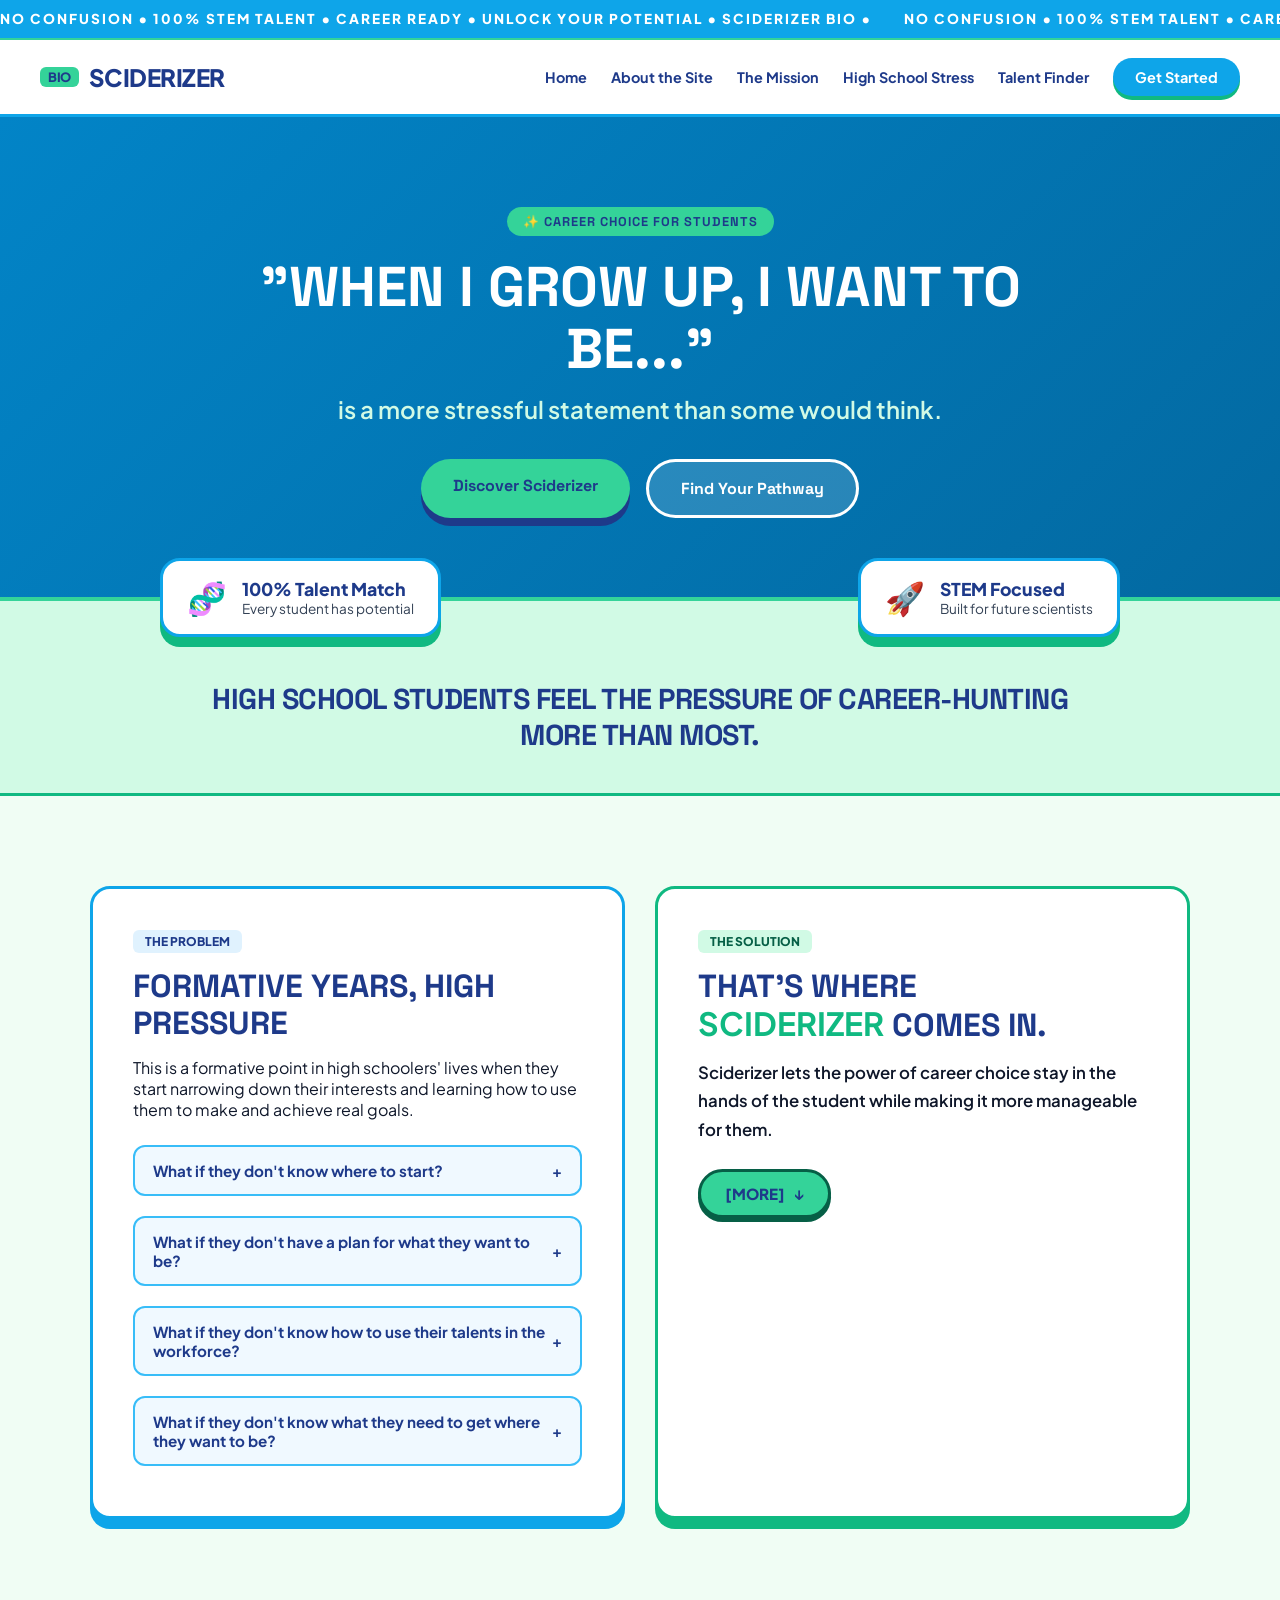
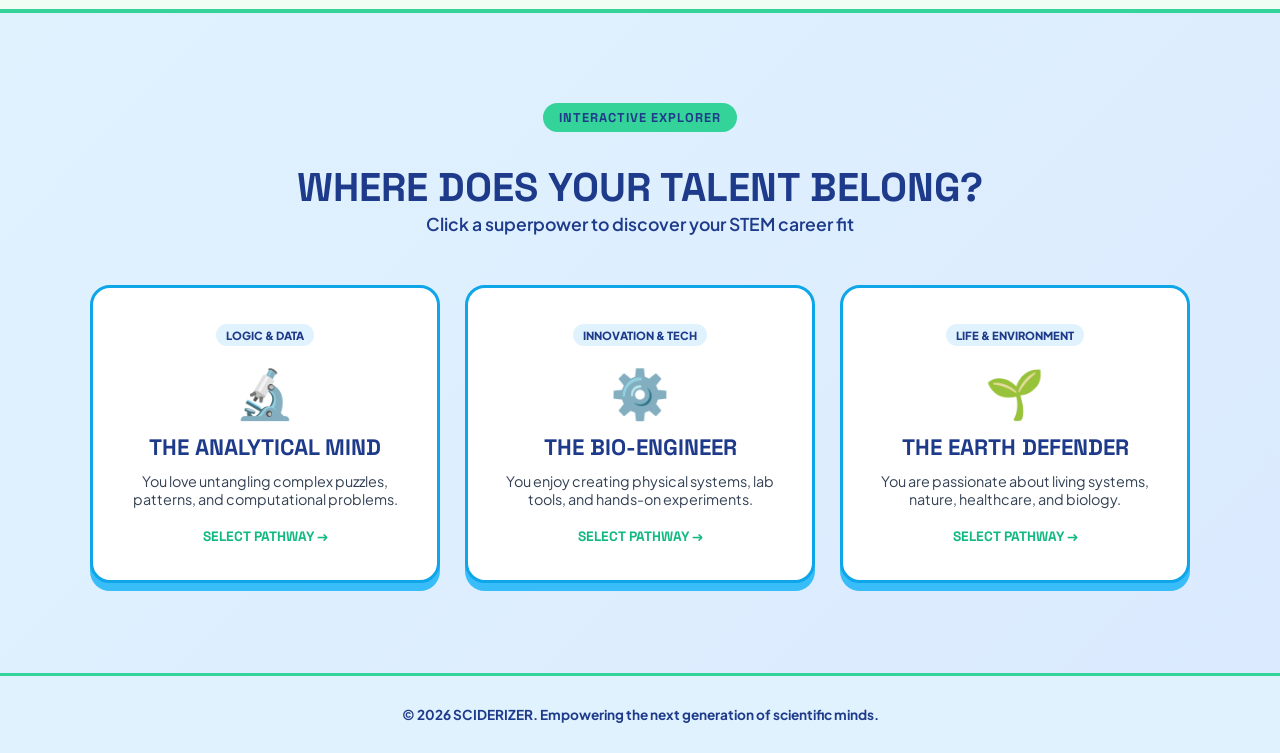
==== index.html @ 0e1b0a1e "Add files via upload" ====
<!DOCTYPE html>
<html lang="en">
<head>
  <meta charset="UTF-8" />
  <meta name="viewport" content="width=device-width, initial-scale=1.0" />
  <title>Sciderizer | Empowering Future STEM Leaders</title>
  <link rel="stylesheet" href="style.css" />
  <!-- Google Fonts: Space Grotesk (Bold Barebells style headers) + Plus Jakarta Sans -->
  <link rel="preconnect" href="https://fonts.googleapis.com">
  <link rel="preconnect" href="https://fonts.gstatic.com" crossorigin>
  <link href="https://fonts.googleapis.com/css2?family=Space+Grotesk:wght@600;700;800&family=Plus+Jakarta+Sans:wght@500;600;700;800&display=swap" rel="stylesheet">
</head>
<body>

  <!-- Barebells Style Announcement Marquee Ticker -->
  <div class="ticker-bar">
    <div class="ticker-track">
      <span>NO CONFUSION • 100% STEM TALENT • CAREER READY • UNLOCK YOUR POTENTIAL • SCIDERIZER BIO • </span>
      <span>NO CONFUSION • 100% STEM TALENT • CAREER READY • UNLOCK YOUR POTENTIAL • SCIDERIZER BIO • </span>
    </div>
  </div>

  <!-- Navigation Bar -->
  <header class="navbar">
    <div class="logo">
      <div class="logo-badge">BIO</div>
      <span>SCIDERIZER</span>
    </div>
    <nav>
      <a href="index.html">Home</a>
      <a href="about.html">About the Site</a>
      <a href="#about">The Mission</a>
      <a href="#questions">High School Stress</a>
      <a href="#interactive">Talent Finder</a>
      <a href="#interactive" class="btn-nav">Get Started</a>
    </nav>
  </header>

  <!-- Hero Section -->
  <section class="hero-section">
    <div class="hero-content">
      <div class="pill-badge">✨ CAREER CHOICE FOR STUDENTS</div>
      
      <h1 class="hero-title">
        "When I grow up, I want to be..."
      </h1>
      <p class="hero-subtitle">is a more stressful statement than some would think.</p>

      <div class="hero-cta-group">
        <a href="#about" class="btn btn-primary">Discover Sciderizer</a>
        <a href="#interactive" class="btn btn-secondary">Find Your Pathway</a>
      </div>
    </div>

    <!-- Floating Interactive Visual Cards -->
    <div class="floating-cards-container">
      <div class="float-card card-left">
        <div class="float-icon">🧬</div>
        <div>
          <h4>100% Talent Match</h4>
          <p>Every student has potential</p>
        </div>
      </div>
      <div class="float-card card-right">
        <div class="float-icon">🚀</div>
        <div>
          <h4>STEM Focused</h4>
          <p>Built for future scientists</p>
        </div>
      </div>
    </div>
  </section>

  <!-- Barebells Banner Divider -->
  <div class="highlight-banner">
    <h2>HIGH SCHOOL STUDENTS FEEL THE PRESSURE OF CAREER-HUNTING MORE THAN MOST.</h2>
  </div>

  <!-- Main Mission Section -->
  <section id="about" class="mission-section">
    <div class="container">
      <div class="mission-grid">
        
        <!-- Left: Statement Card -->
        <div class="card-box main-card">
          <span class="card-tag">THE PROBLEM</span>
          <h3>Formative Years, High Pressure</h3>
          <p>This is a formative point in high schoolers' lives when they start narrowing down their interests and learning how to use them to make and achieve real goals.</p>
          
          <div class="interactive-questions">
            <button class="q-toggle" onclick="toggleAnswer(this)">
              <span>What if they don't know where to start?</span>
              <span class="plus">+</span>
            </button>
            <div class="q-answer">Sciderizer breaks down overwhelming STEM fields into bite-sized, actionable milestones designed specifically for high school students.</div>

            <button class="q-toggle" onclick="toggleAnswer(this)">
              <span>What if they don't have a plan for what they want to be?</span>
              <span class="plus">+</span>
            </button>
            <div class="q-answer">Our platform lets students explore career options dynamically without committing blindly before discovering their passion.</div>

            <button class="q-toggle" onclick="toggleAnswer(this)">
              <span>What if they don't know how to use their talents in the workforce?</span>
              <span class="plus">+</span>
            </button>
            <div class="q-answer">We map natural problem-solving tendencies to real-world industrial and biological workforce applications.</div>

            <button class="q-toggle" onclick="toggleAnswer(this)">
              <span>What if they don't know what they need to get where they want to be?</span>
              <span class="plus">+</span>
            </button>
            <div class="q-answer">Sciderizer outlines clear step-by-step pathways including coursework, skill-building, and entry points.</div>
          </div>
        </div>

        <!-- Right: Sciderizer Solution Card with Barebells Style Interactive Pop -->
        <div class="card-box solution-card">
          <span class="card-tag green-tag">THE SOLUTION</span>
          <h2>That's where <br/><span class="text-highlight">Sciderizer</span> comes in.</h2>
          
          <p class="card-desc">
            Sciderizer lets the power of career choice stay in the hands of the student while making it more manageable for them.
          </p>

          <!-- Interactive Expand Button -->
          <button id="readMoreBtn" class="barebells-btn">
            <span id="btnText">[more]</span>
            <span class="arrow-icon">↓</span>
          </button>

          <!-- Hidden Expandable Text -->
          <div id="expandedText" class="expandable-box">
            <div class="inner-quote">
              <p>"The minds behind Sciderizer believe that every student in science, no matter how lost or confused, have the potential to advance science. Every student in STEM has a useful talent--they might just need to know where to put it."</p>
            </div>
          </div>
        </div>

      </div>
    </div>
  </section>

  <!-- Interactive STEM Skill Finder Section -->
  <section id="interactive" class="interactive-section">
    <div class="container">
      <div class="section-title-wrap">
        <span class="pill-badge">INTERACTIVE EXPLORER</span>
        <h2>WHERE DOES YOUR TALENT BELONG?</h2>
        <p>Click a superpower to discover your STEM career fit</p>
      </div>

      <div class="interactive-cards">
        <div class="bio-card" onclick="selectPathway('analyzer', this)">
          <div class="card-badge-top">LOGIC & DATA</div>
          <div class="bio-icon">🔬</div>
          <h3>The Analytical Mind</h3>
          <p>You love untangling complex puzzles, patterns, and computational problems.</p>
          <div class="card-hover-action">SELECT PATHWAY &rarr;</div>
        </div>

        <div class="bio-card" onclick="selectPathway('creator', this)">
          <div class="card-badge-top">INNOVATION & TECH</div>
          <div class="bio-icon">⚙️</div>
          <h3>The Bio-Engineer</h3>
          <p>You enjoy creating physical systems, lab tools, and hands-on experiments.</p>
          <div class="card-hover-action">SELECT PATHWAY &rarr;</div>
        </div>

        <div class="bio-card" onclick="selectPathway('defender', this)">
          <div class="card-badge-top">LIFE & ENVIRONMENT</div>
          <div class="bio-icon">🌱</div>
          <h3>The Earth Defender</h3>
          <p>You are passionate about living systems, nature, healthcare, and biology.</p>
          <div class="card-hover-action">SELECT PATHWAY &rarr;</div>
        </div>
      </div>

      <!-- Result Panel -->
      <div id="pathwayResult" class="result-panel hidden">
        <div class="result-badge">TALENT MATCH FOUND</div>
        <h3 id="resultTitle">Pathway Title</h3>
        <p id="resultDesc">Pathway description goes here...</p>
      </div>
    </div>
  </section>

  <!-- Footer -->
  <footer class="footer">
    <div class="container">
      <p>&copy; 2026 SCIDERIZER. Empowering the next generation of scientific minds.</p>
    </div>
  </footer>

  <script>
    // Expandable Read More functionality
    const readMoreBtn = document.getElementById('readMoreBtn');
    const expandedText = document.getElementById('expandedText');
    const btnText = document.getElementById('btnText');

    readMoreBtn.addEventListener('click', () => {
      expandedText.classList.toggle('active');
      readMoreBtn.classList.toggle('active');
      
      if (expandedText.classList.contains('active')) {
        btnText.textContent = '[show less]';
      } else {
        btnText.textContent = '[more]';
      }
    });

    // Accordion Toggle Function
    function toggleAnswer(element) {
      const answer = element.nextElementSibling;
      element.classList.toggle('open');
      if (answer.style.maxHeight) {
        answer.style.maxHeight = null;
        element.querySelector('.plus').textContent = '+';
      } else {
        answer.style.maxHeight = answer.scrollHeight + "px";
        element.querySelector('.plus').textContent = '−';
      }
    }

    // Interactive Pathway Selector
    function selectPathway(type, element) {
      document.querySelectorAll('.bio-card').forEach(card => card.classList.remove('active'));
      element.classList.add('active');

      const resultBox = document.getElementById('pathwayResult');
      const resultTitle = document.getElementById('resultTitle');
      const resultDesc = document.getElementById('resultDesc');

      resultBox.classList.remove('hidden');

      if(type === 'analyzer') {
        resultTitle.textContent = 'Data Science, Bioinformatics & Molecular Genetics';
        resultDesc.textContent = 'Your analytical brain is made for parsing raw data, genetic coding, and computational biology. Sciderizer helps you direct this precision into major research labs!';
      } else if(type === 'creator') {
        resultTitle.textContent = 'Biomedical Engineering, Robotics & Nanotech';
        resultDesc.textContent = 'Your creative mechanics fit directly into cutting-edge laboratory hardware development and artificial limb/organ tech.';
      } else if(type === 'defender') {
        resultTitle.textContent = 'Environmental Biotechnology, Conservation & AgTech';
        resultDesc.textContent = 'Your protective instinct for living organisms drives crucial solutions in eco-restoration, climate bioscience, and sustainable crops.';
      }
    }
  </script>
</body>
</html>
---- style.css ----
/* ==========================================================================
   BAREBELLS-INSPIRED LIGHTER BIOTECH THEME (100% BLUE & GREEN)
   Unified Styling for Home (index.html) and About (about.html)
   ========================================================================== */

   :root {
    /* Lighter, Brighter Blue Palette */
    --color-blue-dark: #1e3a8a;      /* Lighter Deep Royal Slate */
    --color-blue-navy: #0284c7;      /* Bright Electric Ocean Blue */
    --color-blue-primary: #0ea5e9;   /* Lighter Vibrant Sky Blue */
    --color-blue-light: #38bdf8;    /* Bioluminescent Cyan Blue */
    --color-blue-bg: #e0f2fe;       /* Ice Blue Surface */
    --color-blue-soft: #f0f9ff;     /* Extra Light Bio Surface */
  
    /* Vibrant Accent Greens */
    --color-green-dark: #065f46;     /* Deep Emerald Text */
    --color-green-primary: #10b981;  /* Vibrant Biotech Green */
    --color-green-mint: #34d399;     /* Pop Mint Green */
    --color-green-soft: #d1fae5;     /* Light Mint Surface */
  
    --bg-primary: #f0fdf4;           /* Soft Light Green Tint Background */
    --surface-white: #ffffff;
    
    --text-dark: #0f172a;            /* Clean Slate Gray */
    --text-muted: #334155;          /* Muted Slate Blue */
  
    --radius-pill: 50px;
    --radius-card: 20px;
    --shadow-barebells: 0 10px 0px #0ea5e9; /* Light playful pop shadow */
    --shadow-green: 0 10px 0px #10b981;
    --transition: all 0.25s cubic-bezier(0.175, 0.885, 0.32, 1.275);
  }
  
  /* Base Setup */
  * {
    box-sizing: border-box;
    margin: 0;
    padding: 0;
    font-family: 'Plus Jakarta Sans', sans-serif;
  }
  
  h1, h2, h3, .logo, .brand-logo, .ticker-bar, .announcement-marquee, .barebells-btn, .btn-pill {
    font-family: 'Space Grotesk', sans-serif;
    text-transform: uppercase;
  }
  
  body {
    background-color: var(--bg-primary);
    color: var(--text-dark);
    overflow-x: hidden;
  }
  
  a {
    text-decoration: none;
    color: inherit;
  }
  
  .hidden {
    display: none !important;
  }
  
  .container, .content-container {
    max-width: 1140px;
    margin: 0 auto;
    padding: 0 20px;
  }
  
  /* 1. Scrolling Marquee Banner */
  .ticker-bar, .announcement-marquee {
    background: var(--color-blue-primary);
    color: #ffffff;
    padding: 10px 0;
    font-size: 0.85rem;
    font-weight: 800;
    letter-spacing: 2px;
    overflow: hidden;
    white-space: nowrap;
    border-bottom: 2px solid var(--color-green-mint);
  }
  
  .ticker-track, .marquee-track {
    display: inline-flex;
    gap: 2rem;
    animation: marquee 25s linear infinite;
  }
  
  @keyframes marquee {
    0% { transform: translateX(0%); }
    100% { transform: translateX(-50%); }
  }
  
  /* 2. Header & Navigation */
  .navbar {
    display: flex;
    justify-content: space-between;
    align-items: center;
    padding: 18px 40px;
    background: var(--surface-white);
    border-bottom: 3px solid var(--color-blue-primary);
    position: sticky;
    top: 0;
    z-index: 100;
  }
  
  .nav-container {
    max-width: 1140px;
    width: 100%;
    margin: 0 auto;
    display: flex;
    align-items: center;
    justify-content: space-between;
  }
  
  .logo, .brand-logo {
    display: flex;
    align-items: center;
    gap: 10px;
    font-size: 1.5rem;
    font-weight: 800;
    color: var(--color-blue-dark);
    letter-spacing: -0.5px;
  }
  
  .logo-badge {
    background: var(--color-green-mint);
    color: var(--color-blue-dark);
    padding: 2px 8px;
    border-radius: 6px;
    font-size: 0.8rem;
    font-weight: 800;
  }
  
  .logo-text {
    font-family: 'Space Grotesk', sans-serif;
    font-size: 1.5rem;
    font-weight: 800;
    color: var(--color-blue-dark);
    letter-spacing: -0.5px;
  }
  
  nav, .nav-links {
    display: flex;
    align-items: center;
    gap: 24px;
  }
  
  nav a, .nav-links a {
    text-decoration: none;
    color: var(--color-blue-dark);
    font-weight: 700;
    font-size: 0.9rem;
    transition: var(--transition);
  }
  
  nav a:hover, .nav-links a:hover, .nav-links a.active {
    color: var(--color-green-primary);
  }
  
  /* Buttons & Pills */
  .btn-nav {
    background: var(--color-blue-primary);
    color: #ffffff !important;
    padding: 10px 22px;
    border-radius: var(--radius-pill);
    box-shadow: 0 4px 0 var(--color-green-primary);
  }
  
  .btn-nav:hover {
    transform: translateY(-2px);
    box-shadow: 0 6px 0 var(--color-green-primary);
  }
  
  .btn-pill {
    font-family: 'Space Grotesk', sans-serif;
    font-weight: 800;
    font-size: 0.95rem;
    padding: 12px 26px;
    border-radius: var(--radius-pill);
    display: inline-block;
    cursor: pointer;
    border: none;
    transition: var(--transition);
    text-align: center;
  }
  
  .btn-cyan {
    background-color: var(--color-blue-primary);
    color: #ffffff;
    box-shadow: 0 4px 0 var(--color-green-primary);
  }
  
  .btn-green {
    background-color: var(--color-green-mint);
    color: var(--color-blue-dark);
    box-shadow: 0 4px 0 var(--color-blue-dark);
  }
  
  .btn-outline-white {
    border: 3px solid #ffffff;
    color: #ffffff;
    background: rgba(255, 255, 255, 0.15);
  }
  
  .btn-pill:hover {
    transform: translateY(-2px);
  }
  
  .btn-full {
    width: 100%;
  }
  
  /* 3. Hero Section */
  .hero-section {
    position: relative;
    padding: 90px 20px 100px;
    background: linear-gradient(135deg, #0284c7 0%, #0369a1 100%);
    color: white;
    text-align: center;
    border-bottom: 4px solid var(--color-green-mint);
  }
  
  .hero-container, .hero-content {
    max-width: 900px;
    margin: 0 auto;
  }
  
  .pill-badge, .pill-tag-green {
    display: inline-block;
    background: var(--color-green-mint);
    color: var(--color-blue-dark);
    font-weight: 800;
    font-size: 0.8rem;
    padding: 6px 16px;
    border-radius: var(--radius-pill);
    margin-bottom: 20px;
    letter-spacing: 1px;
    font-family: 'Space Grotesk', sans-serif;
  }
  
  .hero-title {
    font-size: 3.5rem;
    font-weight: 800;
    line-height: 1.1;
    color: var(--surface-white);
    max-width: 900px;
    margin: 0 auto;
  }
  
  .hero-subtitle {
    font-size: 1.5rem;
    color: var(--color-green-soft);
    margin-top: 15px;
    font-weight: 600;
  }
  
  .hero-quote {
    font-size: 1.25rem;
    font-weight: 600;
    line-height: 1.5;
    margin: 1.5rem 0 2rem;
    color: var(--color-green-soft);
  }
  
  .hero-quote cite {
    display: block;
    font-style: normal;
    font-weight: 700;
    margin-top: 0.5rem;
    color: var(--color-green-mint);
  }
  
  .hero-cta-group, .hero-actions {
    margin-top: 35px;
    display: flex;
    justify-content: center;
    gap: 16px;
  }
  
  .btn {
    padding: 16px 32px;
    border-radius: var(--radius-pill);
    text-decoration: none;
    font-weight: 800;
    font-size: 1rem;
    font-family: 'Space Grotesk', sans-serif;
    transition: var(--transition);
  }
  
  .btn-primary {
    background: var(--color-green-mint);
    color: var(--color-blue-dark);
    box-shadow: 0 8px 0px var(--color-blue-dark);
  }
  
  .btn-primary:hover {
    transform: translateY(-4px);
    box-shadow: 0 12px 0px var(--color-blue-dark);
  }
  
  .btn-secondary {
    background: rgba(255, 255, 255, 0.15);
    color: var(--surface-white);
    border: 3px solid #ffffff;
  }
  
  .btn-secondary:hover {
    background: #ffffff;
    color: var(--color-blue-dark);
  }
  
  /* Floating Badges */
  .floating-cards-container {
    display: flex;
    justify-content: space-between;
    max-width: 1000px;
    margin: 40px auto -140px;
    position: relative;
    z-index: 10;
    padding: 0 20px;
  }
  
  .float-card {
    background: var(--surface-white);
    color: var(--color-blue-dark);
    padding: 16px 24px;
    border-radius: var(--radius-card);
    border: 3px solid var(--color-blue-primary);
    box-shadow: var(--shadow-green);
    display: flex;
    align-items: center;
    gap: 15px;
    text-align: left;
  }
  
  .float-icon {
    font-size: 2rem;
  }
  
  .float-card h4 {
    font-weight: 800;
    font-size: 1.1rem;
  }
  
  .float-card p {
    font-size: 0.85rem;
    color: var(--text-muted);
  }
  
  /* 4. Banner */
  .highlight-banner {
    background: var(--color-green-soft);
    color: var(--color-blue-dark);
    padding: 80px 20px 40px;
    text-align: center;
    border-bottom: 3px solid var(--color-green-primary);
  }
  
  .highlight-banner h2 {
    font-size: 1.8rem;
    max-width: 900px;
    margin: 0 auto;
    letter-spacing: -0.5px;
  }
  
  /* 5. Main Content, Mission & About Cards */
  .main-content, .mission-section {
    padding: 90px 0;
  }
  
  .mission-grid {
    display: grid;
    grid-template-columns: 1fr 1fr;
    gap: 30px;
  }
  
  .cards-stack {
    display: flex;
    flex-direction: column;
    gap: 1.5rem;
    margin-bottom: 3rem;
  }
  
  .card-box, .content-card {
    background: var(--surface-white);
    border: 3px solid var(--color-blue-primary);
    border-radius: var(--radius-card);
    padding: 40px;
    box-shadow: var(--shadow-barebells);
  }
  
  .solution-card, .highlight-card {
    border-color: var(--color-green-primary);
    box-shadow: var(--shadow-green);
  }
  
  .card-tag {
    display: inline-block;
    background: var(--color-blue-bg);
    color: var(--color-blue-dark);
    font-weight: 800;
    font-size: 0.75rem;
    padding: 4px 12px;
    border-radius: 6px;
    margin-bottom: 15px;
  }
  
  .green-tag {
    background: var(--color-green-soft);
    color: var(--color-green-dark);
  }
  
  .card-box h2, .card-box h3 {
    font-size: 2rem;
    line-height: 1.15;
    color: var(--color-blue-dark);
    margin-bottom: 15px;
  }
  
  .text-highlight {
    color: var(--color-green-primary);
  }
  
  .card-desc, .card-text {
    font-size: 1.05rem;
    font-weight: 600;
    color: var(--text-dark);
    line-height: 1.7;
  }
  
  .bold-text {
    font-weight: 800;
    font-size: 1.2rem;
    color: var(--color-blue-dark);
  }
  
  /* Accordion Interaction */
  .interactive-questions {
    margin-top: 25px;
    display: flex;
    flex-direction: column;
    gap: 10px;
  }
  
  .q-toggle {
    background: var(--color-blue-soft);
    border: 2px solid var(--color-blue-light);
    color: var(--color-blue-dark);
    padding: 14px 18px;
    border-radius: 12px;
    font-weight: 700;
    font-size: 0.95rem;
    display: flex;
    justify-content: space-between;
    align-items: center;
    cursor: pointer;
    text-align: left;
    transition: var(--transition);
  }
  
  .q-toggle:hover {
    background: var(--color-blue-primary);
    color: white;
  }
  
  .q-answer {
    max-height: 0;
    overflow: hidden;
    transition: max-height 0.3s ease-out;
    background: var(--surface-white);
    padding: 0 15px;
    font-size: 0.9rem;
    color: var(--text-muted);
    border-left: 3px solid var(--color-blue-primary);
  }
  
  .barebells-btn {
    margin-top: 25px;
    background: var(--color-green-mint);
    border: 3px solid var(--color-green-dark);
    color: var(--color-blue-dark);
    padding: 12px 24px;
    border-radius: var(--radius-pill);
    font-weight: 800;
    font-size: 0.95rem;
    cursor: pointer;
    display: inline-flex;
    align-items: center;
    gap: 8px;
    box-shadow: 0 4px 0 var(--color-green-dark);
    transition: var(--transition);
  }
  
  .barebells-btn:hover {
    transform: translateY(-2px);
    box-shadow: 0 6px 0 var(--color-green-dark);
  }
  
  .arrow-icon {
    transition: transform 0.3s ease;
    font-weight: bold;
  }
  
  .barebells-btn.active .arrow-icon {
    transform: rotate(180deg);
  }
  
  .expandable-box {
    max-height: 0;
    overflow: hidden;
    transition: max-height 0.4s ease, opacity 0.3s ease;
    opacity: 0;
  }
  
  .expandable-box.active {
    max-height: 200px;
    opacity: 1;
    margin-top: 20px;
  }
  
  .inner-quote {
    background: var(--color-green-soft);
    border: 2px solid var(--color-green-primary);
    padding: 18px;
    border-radius: 14px;
    font-size: 0.95rem;
    color: var(--color-green-dark);
    font-weight: 600;
  }
  
  /* Graphics Section */
  .graphics-container {
    background-color: var(--surface-white);
    border-radius: var(--radius-card);
    padding: 2.5rem 2rem;
    text-align: center;
    margin-bottom: 3rem;
    border: 3px solid var(--color-blue-primary);
    box-shadow: var(--shadow-barebells);
  }
  
  .section-lead {
    font-size: 1.15rem;
    font-weight: 700;
    margin-bottom: 2rem;
    color: var(--color-blue-dark);
  }
  
  .graphics-row {
    display: flex;
    justify-content: center;
    gap: 2rem;
  }
  
  .graphic-item {
    width: 90px;
    height: 90px;
    background-color: var(--color-blue-soft);
    border: 2px solid var(--color-blue-light);
    border-radius: 16px;
    display: flex;
    align-items: center;
    justify-content: center;
    color: var(--color-blue-dark);
  }
  
  .graphic-item svg {
    width: 45px;
    height: 45px;
  }
  
  /* Sign Up & Interactive Form Section */
  .signup-card {
    background-color: var(--surface-white);
    border-radius: var(--radius-card);
    padding: 2.5rem 2rem;
    max-width: 500px;
    margin: 0 auto;
    border: 3px solid var(--color-green-primary);
    box-shadow: var(--shadow-green);
  }
  
  .signup-card h2 {
    font-family: 'Space Grotesk', sans-serif;
    text-align: center;
    font-size: 1.8rem;
    margin-bottom: 1.5rem;
    color: var(--color-blue-dark);
  }
  
  .google-btn {
    width: 100%;
    display: flex;
    align-items: center;
    justify-content: center;
    gap: 0.75rem;
    padding: 0.75rem;
    border: 2px solid var(--color-blue-light);
    border-radius: var(--radius-pill);
    background-color: var(--surface-white);
    font-family: 'Plus Jakarta Sans', sans-serif;
    font-weight: 700;
    color: var(--color-blue-dark);
    cursor: pointer;
    transition: var(--transition);
  }
  
  .google-btn:hover {
    background-color: var(--color-blue-soft);
  }
  
  .divider {
    text-align: center;
    margin: 1.25rem 0;
    border-bottom: 1px solid var(--color-blue-light);
    line-height: 0.1em;
  }
  
  .divider span {
    background: var(--surface-white);
    padding: 0 10px;
    font-size: 0.85rem;
    color: var(--text-muted);
  }
  
  .auth-form {
    display: flex;
    flex-direction: column;
    gap: 1rem;
  }
  
  .form-group {
    display: flex;
    flex-direction: column;
    gap: 0.4rem;
  }
  
  .form-group label {
    font-size: 0.85rem;
    font-weight: 700;
    color: var(--color-blue-dark);
  }
  
  .form-group input {
    padding: 0.75rem 1rem;
    border: 2px solid var(--color-blue-bg);
    border-radius: 10px;
    font-size: 0.95rem;
    outline: none;
    transition: var(--transition);
  }
  
  .form-group input:focus {
    border-color: var(--color-blue-primary);
  }
  
  .auth-success-message {
    text-align: center;
    padding: 1.5rem 0;
  }
  
  .success-icon {
    width: 50px;
    height: 50px;
    background-color: var(--color-green-mint);
    color: var(--color-blue-dark);
    border-radius: 50%;
    display: flex;
    align-items: center;
    justify-content: center;
    font-size: 1.5rem;
    font-weight: 800;
    margin: 0 auto 1rem auto;
  }
  
  /* 6. Interactive Skill Explorer Section */
  .interactive-section {
    background: linear-gradient(135deg, var(--color-blue-bg) 0%, #dbeafe 100%);
    color: var(--color-blue-dark);
    padding: 90px 0;
    border-top: 4px solid var(--color-green-mint);
  }
  
  .section-title-wrap {
    text-align: center;
    margin-bottom: 50px;
  }
  
  .section-title-wrap h2 {
    font-size: 2.5rem;
    color: var(--color-blue-dark);
    margin-top: 10px;
  }
  
  .section-title-wrap p {
    color: var(--color-blue-dark);
    font-size: 1.1rem;
    font-weight: 600;
  }
  
  .interactive-cards {
    display: grid;
    grid-template-columns: repeat(auto-fit, minmax(280px, 1fr));
    gap: 25px;
  }
  
  .bio-card {
    background: var(--surface-white);
    color: var(--color-blue-dark);
    border: 3px solid var(--color-blue-primary);
    border-radius: var(--radius-card);
    padding: 35px 25px;
    text-align: center;
    cursor: pointer;
    position: relative;
    transition: var(--transition);
    box-shadow: 0 8px 0 var(--color-blue-light);
  }
  
  .bio-card:hover {
    transform: translateY(-8px);
    box-shadow: 0 16px 0 var(--color-green-mint);
  }
  
  .bio-card.active {
    border-color: var(--color-green-primary);
    background: var(--color-green-soft);
    box-shadow: 0 16px 0 var(--color-green-primary);
  }
  
  .card-badge-top {
    font-size: 0.7rem;
    font-weight: 800;
    color: var(--color-blue-dark);
    background: var(--color-blue-bg);
    padding: 4px 10px;
    border-radius: 20px;
    display: inline-block;
    margin-bottom: 15px;
  }
  
  .bio-icon {
    font-size: 3rem;
    margin-bottom: 10px;
  }
  
  .bio-card h3 {
    font-size: 1.4rem;
    margin-bottom: 10px;
  }
  
  .bio-card p {
    font-size: 0.9rem;
    color: var(--text-muted);
  }
  
  .card-hover-action {
    margin-top: 20px;
    font-family: 'Space Grotesk', sans-serif;
    font-weight: 800;
    font-size: 0.85rem;
    color: var(--color-green-primary);
  }
  
  .result-panel {
    margin-top: 40px;
    background: var(--surface-white);
    color: var(--color-blue-dark);
    border: 3px solid var(--color-green-mint);
    border-radius: var(--radius-card);
    padding: 35px;
    box-shadow: 0 12px 0 var(--color-green-primary);
    animation: popIn 0.3s ease;
  }
  
  .result-badge {
    display: inline-block;
    background: var(--color-green-mint);
    color: var(--color-blue-dark);
    font-size: 0.75rem;
    font-weight: 800;
    padding: 4px 12px;
    border-radius: 20px;
    margin-bottom: 10px;
  }
  
  .result-panel h3 {
    font-size: 1.6rem;
    color: var(--color-blue-dark);
    margin-bottom: 10px;
  }
  
  .result-panel p {
    font-size: 1rem;
    color: var(--text-muted);
  }
  
  @keyframes popIn {
    0% { transform: scale(0.95); opacity: 0; }
    100% { transform: scale(1); opacity: 1; }
  }
  
  /* 7. Footer */
  .footer, footer {
    background: var(--color-blue-bg);
    color: var(--color-blue-dark);
    text-align: center;
    padding: 30px 20px;
    border-top: 3px solid var(--color-green-mint);
    font-size: 0.85rem;
    font-weight: 700;
  }
  
  @media (max-width: 768px) {
    .nav-links, nav {
      gap: 12px;
    }
    .floating-cards-container {
      flex-direction: column;
      gap: 15px;
      margin-bottom: -80px;
    }
    .graphics-row {
      flex-direction: column;
      align-items: center;
    }
  }
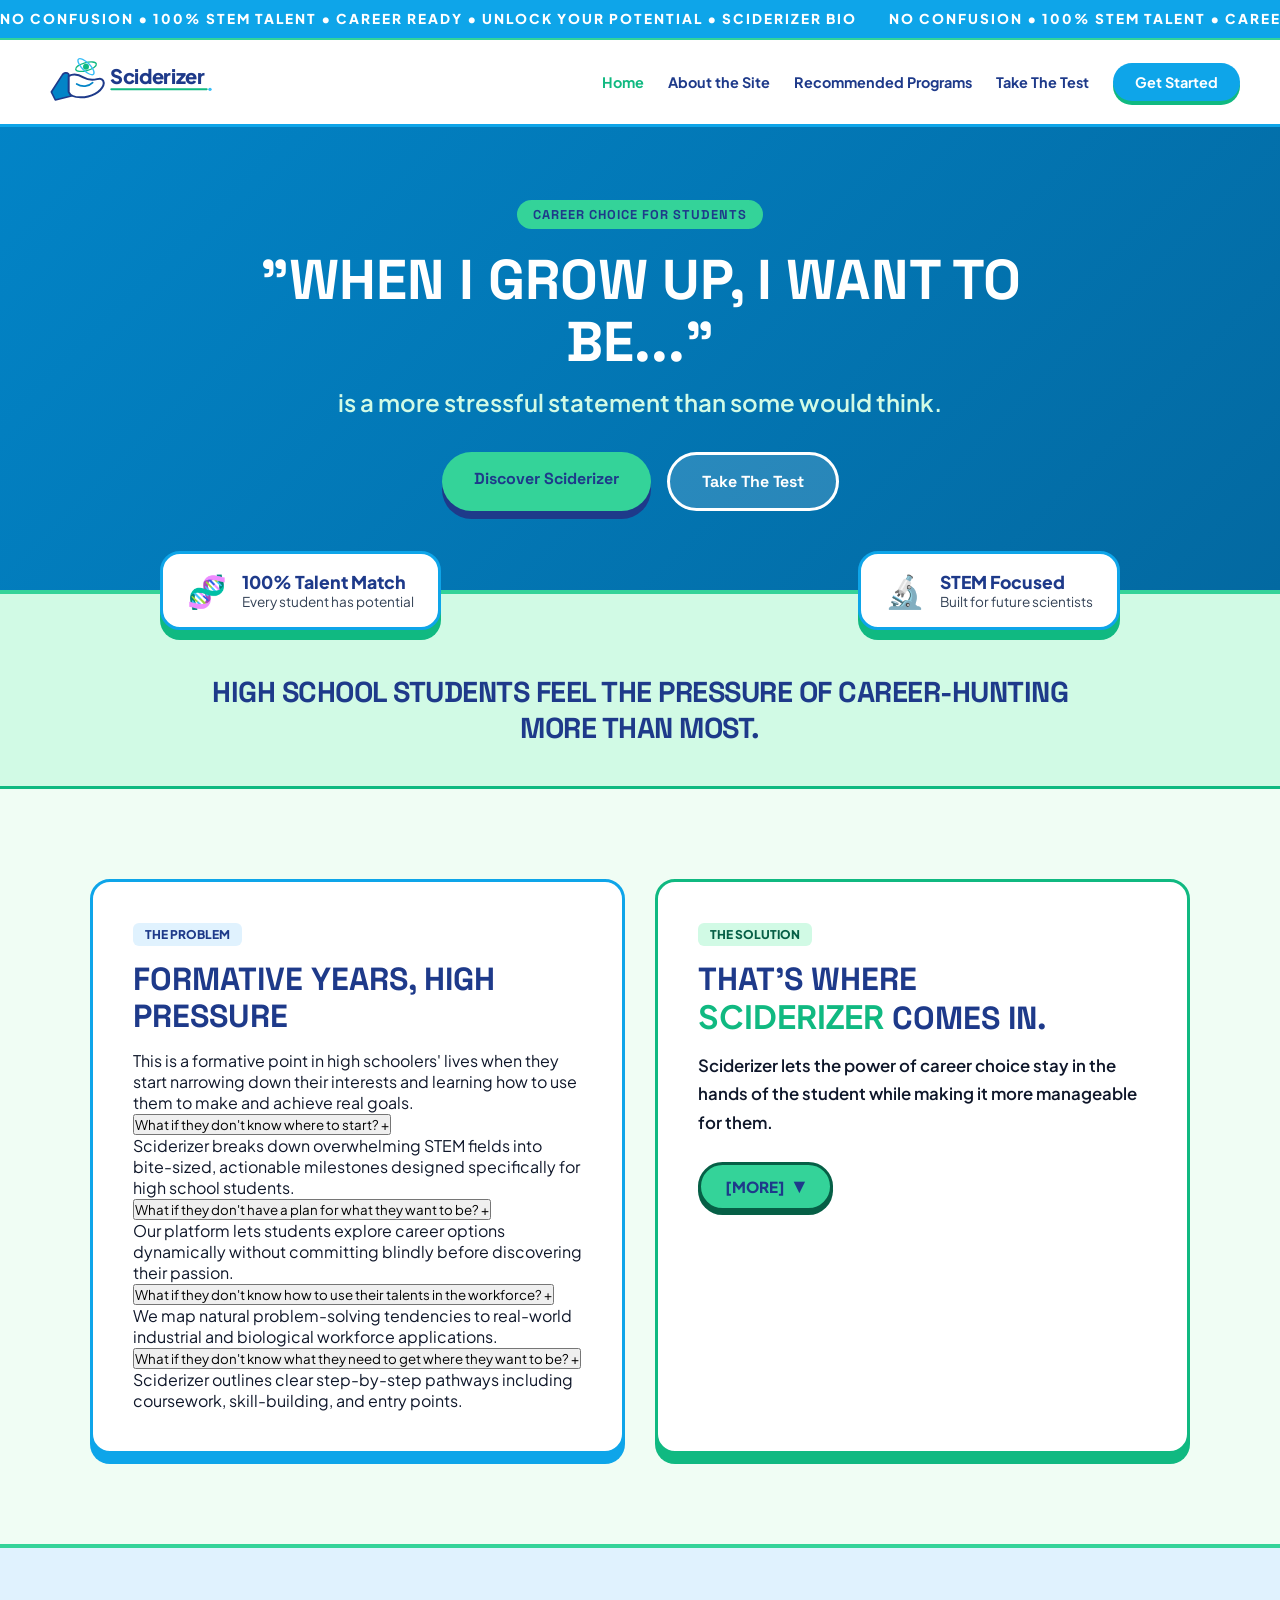
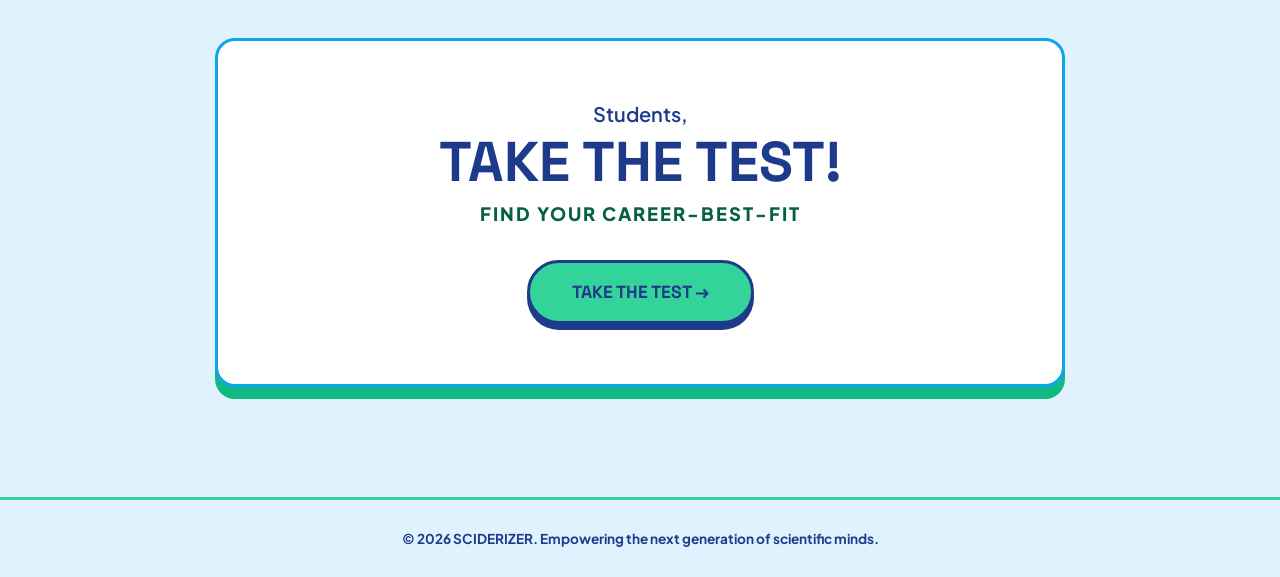
==== commit 6115eb3e: "Add files via upload" ====
--- a/index.html
+++ b/index.html
@@ -1,249 +1,193 @@
 <!DOCTYPE html>
 <html lang="en">
 <head>
-  <meta charset="UTF-8" />
-  <meta name="viewport" content="width=device-width, initial-scale=1.0" />
-  <title>Sciderizer | Empowering Future STEM Leaders</title>
-  <link rel="stylesheet" href="style.css" />
-  <!-- Google Fonts: Space Grotesk (Bold Barebells style headers) + Plus Jakarta Sans -->
-  <link rel="preconnect" href="https://fonts.googleapis.com">
-  <link rel="preconnect" href="https://fonts.gstatic.com" crossorigin>
-  <link href="https://fonts.googleapis.com/css2?family=Space+Grotesk:wght@600;700;800&family=Plus+Jakarta+Sans:wght@500;600;700;800&display=swap" rel="stylesheet">
+<meta charset="UTF-8" />
+<meta name="viewport" content="width=device-width, initial-scale=1.0" />
+<title>Sciderizer | Empowering Future STEM Leaders</title>
+<link rel="stylesheet" href="style.css" />
+<link rel="preconnect" href="https://fonts.googleapis.com">
+<link rel="preconnect" href="https://fonts.gstatic.com" crossorigin>
+<link href="https://fonts.googleapis.com/css2?family=Plus+Jakarta+Sans:wght@500;600;700;800&family=Space+Grotesk:wght@600;700;800&display=swap" rel="stylesheet">
 </head>
 <body>
 
-  <!-- Barebells Style Announcement Marquee Ticker -->
+<!-- Fixed Header Container -->
+<div class="fixed-header-wrapper">
+  <!-- Top Marquee Ticker -->
   <div class="ticker-bar">
     <div class="ticker-track">
-      <span>NO CONFUSION • 100% STEM TALENT • CAREER READY • UNLOCK YOUR POTENTIAL • SCIDERIZER BIO • </span>
-      <span>NO CONFUSION • 100% STEM TALENT • CAREER READY • UNLOCK YOUR POTENTIAL • SCIDERIZER BIO • </span>
+      <span>NO CONFUSION &bull; 100% STEM TALENT &bull; CAREER READY &bull; UNLOCK YOUR POTENTIAL &bull; SCIDERIZER BIO </span>
+      <span>NO CONFUSION &bull; 100% STEM TALENT &bull; CAREER READY &bull; UNLOCK YOUR POTENTIAL &bull; SCIDERIZER BIO </span>
     </div>
   </div>
 
   <!-- Navigation Bar -->
   <header class="navbar">
-    <div class="logo">
-      <div class="logo-badge">BIO</div>
-      <span>SCIDERIZER</span>
-    </div>
-    <nav>
-      <a href="index.html">Home</a>
+    <a href="home.html" class="logo-link">
+      <div class="logo-wrapper">
+        <svg class="sciderizer-logo-svg" viewBox="0 0 320 90" fill="none" xmlns="http://www.w3.org/2000/svg">
+          <path d="M 12 60 L 28 35 C 30 31 35 30 38 33 L 42 66 L 18 72 Z" fill="#0284c7" stroke="#1e3a8a" stroke-width="2.5" stroke-linejoin="round"/>
+          <path d="M 38 36 C 42 34 50 32 60 38 C 72 45 80 40 85 40 C 89 40 92 45 90 50 C 86 60 72 68 56 68 C 46 68 40 65 38 60 Z" fill="#ffffff" stroke="#1e3a8a" stroke-width="3" stroke-linejoin="round"/>
+          <path d="M 50 48 C 58 53 68 52 74 46" stroke="#0284c7" stroke-width="2.5" stroke-linecap="round"/>
+          <ellipse cx="64" cy="22" rx="16" ry="6" stroke="#10b981" stroke-width="2" transform="rotate(-15 64 22)"/>
+          <ellipse cx="64" cy="22" rx="16" ry="6" stroke="#38bdf8" stroke-width="2" transform="rotate(45 64 22)"/>
+          <circle cx="64" cy="22" r="4.5" fill="#10b981"/>
+          <text x="100" y="48" font-family="'Space Grotesk', sans-serif" font-weight="800" font-size="30" fill="#1e3a8a" letter-spacing="-0.5">Sciderizer</text>
+          <path d="M 102 56 L 245 56" stroke="#10b981" stroke-width="3" stroke-linecap="round"/>
+          <circle cx="250" cy="56" r="2.5" fill="#38bdf8"/>
+        </svg>
+      </div>
+    </a>
+    <nav class="nav-links">
+      <a href="home.html" class="active">Home</a>
       <a href="about.html">About the Site</a>
-      <a href="#about">The Mission</a>
-      <a href="#questions">High School Stress</a>
-      <a href="#interactive">Talent Finder</a>
-      <a href="#interactive" class="btn-nav">Get Started</a>
+      <a href="recommendations.html">Recommended Programs</a>
+      <a href="test.html">Take The Test</a>
+      <a href="test.html" class="btn-nav">Get Started</a>
     </nav>
   </header>
+</div>
 
-  <!-- Hero Section -->
-  <section class="hero-section">
-    <div class="hero-content">
-      <div class="pill-badge">✨ CAREER CHOICE FOR STUDENTS</div>
-      
-      <h1 class="hero-title">
-        "When I grow up, I want to be..."
-      </h1>
-      <p class="hero-subtitle">is a more stressful statement than some would think.</p>
+<!-- Hero Section -->
+<section class="hero-section">
+  <div class="hero-content">
+    <div class="pill-badge">CAREER CHOICE FOR STUDENTS</div>
+    <h1 class="hero-title">"When I grow up, I want to be..."</h1>
+    <p class="hero-subtitle">is a more stressful statement than some would think.</p>
+    <div class="hero-cta-group">
+      <a href="#about" class="btn btn-primary">Discover Sciderizer</a>
+      <a href="test.html" class="btn btn-secondary">Take The Test</a>
+    </div>
+  </div>
 
-      <div class="hero-cta-group">
-        <a href="#about" class="btn btn-primary">Discover Sciderizer</a>
-        <a href="#interactive" class="btn btn-secondary">Find Your Pathway</a>
+  <!-- Floating Visual Cards -->
+  <div class="floating-cards-container">
+    <div class="float-card card-left">
+      <div class="float-icon">🧬</div>
+      <div>
+        <h4>100% Talent Match</h4>
+        <p>Every student has potential</p>
       </div>
     </div>
+    <div class="float-card card-right">
+      <div class="float-icon">🔬</div>
+      <div>
+        <h4>STEM Focused</h4>
+        <p>Built for future scientists</p>
+      </div>
+    </div>
+  </div>
+</section>
 
-    <!-- Floating Interactive Visual Cards -->
-    <div class="floating-cards-container">
-      <div class="float-card card-left">
-        <div class="float-icon">🧬</div>
-        <div>
-          <h4>100% Talent Match</h4>
-          <p>Every student has potential</p>
+<!-- Banner Divider -->
+<div class="highlight-banner">
+  <h2>HIGH SCHOOL STUDENTS FEEL THE PRESSURE OF CAREER-HUNTING MORE THAN MOST.</h2>
+</div>
+
+<!-- Mission Section -->
+<section id="about" class="mission-section">
+  <div class="container">
+    <div class="mission-grid">
+      <div class="card-box main-card">
+        <span class="card-tag">THE PROBLEM</span>
+        <h3>Formative Years, High Pressure</h3>
+        <p>This is a formative point in high schoolers' lives when they start narrowing down their interests and learning how to use them to make and achieve real goals.</p>
+        <div class="interactive-questions">
+          <button class="q-toggle" onclick="toggleAnswer(this)">
+            <span>What if they don't know where to start?</span>
+            <span class="plus">+</span>
+          </button>
+          <div class="q-answer">Sciderizer breaks down overwhelming STEM fields into bite-sized, actionable milestones designed specifically for high school students.</div>
+
+          <button class="q-toggle" onclick="toggleAnswer(this)">
+            <span>What if they don't have a plan for what they want to be?</span>
+            <span class="plus">+</span>
+          </button>
+          <div class="q-answer">Our platform lets students explore career options dynamically without committing blindly before discovering their passion.</div>
+
+          <button class="q-toggle" onclick="toggleAnswer(this)">
+            <span>What if they don't know how to use their talents in the workforce?</span>
+            <span class="plus">+</span>
+          </button>
+          <div class="q-answer">We map natural problem-solving tendencies to real-world industrial and biological workforce applications.</div>
+
+          <button class="q-toggle" onclick="toggleAnswer(this)">
+            <span>What if they don't know what they need to get where they want to be?</span>
+            <span class="plus">+</span>
+          </button>
+          <div class="q-answer">Sciderizer outlines clear step-by-step pathways including coursework, skill-building, and entry points.</div>
         </div>
       </div>
-      <div class="float-card card-right">
-        <div class="float-icon">🚀</div>
-        <div>
-          <h4>STEM Focused</h4>
-          <p>Built for future scientists</p>
+
+      <div class="card-box solution-card">
+        <span class="card-tag green-tag">THE SOLUTION</span>
+        <h2>That's where <br/><span class="text-highlight">Sciderizer</span> comes in.</h2>
+        <p class="card-desc">
+          Sciderizer lets the power of career choice stay in the hands of the student while making it more manageable for them.
+        </p>
+
+        <button id="readMoreBtn" class="barebells-btn">
+          <span id="btnText">[more]</span>
+          <span class="arrow-icon">&#9660;</span>
+        </button>
+
+        <div id="expandedText" class="expandable-box">
+          <div class="inner-quote">
+            <p>"The minds behind Sciderizer believe that every student in science, no matter how lost or confused, have the potential to advance science. Every student in STEM has a useful talent--they might just need to know where to put it."</p>
+          </div>
         </div>
       </div>
     </div>
-  </section>
+  </div>
+</section>
 
-  <!-- Barebells Banner Divider -->
-  <div class="highlight-banner">
-    <h2>HIGH SCHOOL STUDENTS FEEL THE PRESSURE OF CAREER-HUNTING MORE THAN MOST.</h2>
+<!-- Direct CTA Section -->
+<section id="test-section" class="test-portal-section">
+  <div class="container">
+    <div class="test-card-frame">
+      <div class="test-subheading">Students,</div>
+      <h2 class="test-main-title">Take the Test!</h2>
+      <p class="test-description">FIND YOUR CAREER-BEST-FIT</p>
+      <a href="test.html" class="test-start-btn">TAKE THE TEST &rarr;</a>
+    </div>
   </div>
+</section>
 
-  <!-- Main Mission Section -->
-  <section id="about" class="mission-section">
-    <div class="container">
-      <div class="mission-grid">
-        
-        <!-- Left: Statement Card -->
-        <div class="card-box main-card">
-          <span class="card-tag">THE PROBLEM</span>
-          <h3>Formative Years, High Pressure</h3>
-          <p>This is a formative point in high schoolers' lives when they start narrowing down their interests and learning how to use them to make and achieve real goals.</p>
-          
-          <div class="interactive-questions">
-            <button class="q-toggle" onclick="toggleAnswer(this)">
-              <span>What if they don't know where to start?</span>
-              <span class="plus">+</span>
-            </button>
-            <div class="q-answer">Sciderizer breaks down overwhelming STEM fields into bite-sized, actionable milestones designed specifically for high school students.</div>
+<!-- Footer -->
+<footer class="footer">
+  <div class="container">
+    <p>&copy; 2026 SCIDERIZER. Empowering the next generation of scientific minds.</p>
+  </div>
+</footer>
 
-            <button class="q-toggle" onclick="toggleAnswer(this)">
-              <span>What if they don't have a plan for what they want to be?</span>
-              <span class="plus">+</span>
-            </button>
-            <div class="q-answer">Our platform lets students explore career options dynamically without committing blindly before discovering their passion.</div>
+<script>
+  const readMoreBtn = document.getElementById('readMoreBtn');
+  const expandedText = document.getElementById('expandedText');
+  const btnText = document.getElementById('btnText');
 
-            <button class="q-toggle" onclick="toggleAnswer(this)">
-              <span>What if they don't know how to use their talents in the workforce?</span>
-              <span class="plus">+</span>
-            </button>
-            <div class="q-answer">We map natural problem-solving tendencies to real-world industrial and biological workforce applications.</div>
-
-            <button class="q-toggle" onclick="toggleAnswer(this)">
-              <span>What if they don't know what they need to get where they want to be?</span>
-              <span class="plus">+</span>
-            </button>
-            <div class="q-answer">Sciderizer outlines clear step-by-step pathways including coursework, skill-building, and entry points.</div>
-          </div>
-        </div>
-
-        <!-- Right: Sciderizer Solution Card with Barebells Style Interactive Pop -->
-        <div class="card-box solution-card">
-          <span class="card-tag green-tag">THE SOLUTION</span>
-          <h2>That's where <br/><span class="text-highlight">Sciderizer</span> comes in.</h2>
-          
-          <p class="card-desc">
-            Sciderizer lets the power of career choice stay in the hands of the student while making it more manageable for them.
-          </p>
-
-          <!-- Interactive Expand Button -->
-          <button id="readMoreBtn" class="barebells-btn">
-            <span id="btnText">[more]</span>
-            <span class="arrow-icon">↓</span>
-          </button>
-
-          <!-- Hidden Expandable Text -->
-          <div id="expandedText" class="expandable-box">
-            <div class="inner-quote">
-              <p>"The minds behind Sciderizer believe that every student in science, no matter how lost or confused, have the potential to advance science. Every student in STEM has a useful talent--they might just need to know where to put it."</p>
-            </div>
-          </div>
-        </div>
-
-      </div>
-    </div>
-  </section>
-
-  <!-- Interactive STEM Skill Finder Section -->
-  <section id="interactive" class="interactive-section">
-    <div class="container">
-      <div class="section-title-wrap">
-        <span class="pill-badge">INTERACTIVE EXPLORER</span>
-        <h2>WHERE DOES YOUR TALENT BELONG?</h2>
-        <p>Click a superpower to discover your STEM career fit</p>
-      </div>
-
-      <div class="interactive-cards">
-        <div class="bio-card" onclick="selectPathway('analyzer', this)">
-          <div class="card-badge-top">LOGIC & DATA</div>
-          <div class="bio-icon">🔬</div>
-          <h3>The Analytical Mind</h3>
-          <p>You love untangling complex puzzles, patterns, and computational problems.</p>
-          <div class="card-hover-action">SELECT PATHWAY &rarr;</div>
-        </div>
-
-        <div class="bio-card" onclick="selectPathway('creator', this)">
-          <div class="card-badge-top">INNOVATION & TECH</div>
-          <div class="bio-icon">⚙️</div>
-          <h3>The Bio-Engineer</h3>
-          <p>You enjoy creating physical systems, lab tools, and hands-on experiments.</p>
-          <div class="card-hover-action">SELECT PATHWAY &rarr;</div>
-        </div>
-
-        <div class="bio-card" onclick="selectPathway('defender', this)">
-          <div class="card-badge-top">LIFE & ENVIRONMENT</div>
-          <div class="bio-icon">🌱</div>
-          <h3>The Earth Defender</h3>
-          <p>You are passionate about living systems, nature, healthcare, and biology.</p>
-          <div class="card-hover-action">SELECT PATHWAY &rarr;</div>
-        </div>
-      </div>
-
-      <!-- Result Panel -->
-      <div id="pathwayResult" class="result-panel hidden">
-        <div class="result-badge">TALENT MATCH FOUND</div>
-        <h3 id="resultTitle">Pathway Title</h3>
-        <p id="resultDesc">Pathway description goes here...</p>
-      </div>
-    </div>
-  </section>
-
-  <!-- Footer -->
-  <footer class="footer">
-    <div class="container">
-      <p>&copy; 2026 SCIDERIZER. Empowering the next generation of scientific minds.</p>
-    </div>
-  </footer>
-
-  <script>
-    // Expandable Read More functionality
-    const readMoreBtn = document.getElementById('readMoreBtn');
-    const expandedText = document.getElementById('expandedText');
-    const btnText = document.getElementById('btnText');
-
+  if(readMoreBtn) {
     readMoreBtn.addEventListener('click', () => {
       expandedText.classList.toggle('active');
       readMoreBtn.classList.toggle('active');
-      
       if (expandedText.classList.contains('active')) {
         btnText.textContent = '[show less]';
       } else {
         btnText.textContent = '[more]';
       }
     });
+  }
 
-    // Accordion Toggle Function
-    function toggleAnswer(element) {
-      const answer = element.nextElementSibling;
-      element.classList.toggle('open');
-      if (answer.style.maxHeight) {
-        answer.style.maxHeight = null;
-        element.querySelector('.plus').textContent = '+';
-      } else {
-        answer.style.maxHeight = answer.scrollHeight + "px";
-        element.querySelector('.plus').textContent = '−';
-      }
+  function toggleAnswer(element) {
+    const answer = element.nextElementSibling;
+    element.classList.toggle('open');
+    if (answer.style.maxHeight) {
+      answer.style.maxHeight = null;
+      element.querySelector('.plus').textContent = '+';
+    } else {
+      answer.style.maxHeight = answer.scrollHeight + "px";
+      element.querySelector('.plus').textContent = '-';
     }
-
-    // Interactive Pathway Selector
-    function selectPathway(type, element) {
-      document.querySelectorAll('.bio-card').forEach(card => card.classList.remove('active'));
-      element.classList.add('active');
-
-      const resultBox = document.getElementById('pathwayResult');
-      const resultTitle = document.getElementById('resultTitle');
-      const resultDesc = document.getElementById('resultDesc');
-
-      resultBox.classList.remove('hidden');
-
-      if(type === 'analyzer') {
-        resultTitle.textContent = 'Data Science, Bioinformatics & Molecular Genetics';
-        resultDesc.textContent = 'Your analytical brain is made for parsing raw data, genetic coding, and computational biology. Sciderizer helps you direct this precision into major research labs!';
-      } else if(type === 'creator') {
-        resultTitle.textContent = 'Biomedical Engineering, Robotics & Nanotech';
-        resultDesc.textContent = 'Your creative mechanics fit directly into cutting-edge laboratory hardware development and artificial limb/organ tech.';
-      } else if(type === 'defender') {
-        resultTitle.textContent = 'Environmental Biotechnology, Conservation & AgTech';
-        resultDesc.textContent = 'Your protective instinct for living organisms drives crucial solutions in eco-restoration, climate bioscience, and sustainable crops.';
-      }
-    }
-  </script>
+  }
+</script>
 </body>
 </html>
--- a/style.css
+++ b/style.css
@@ -1,37 +1,37 @@
 /* ==========================================================================
-   BAREBELLS-INSPIRED LIGHTER BIOTECH THEME (100% BLUE & GREEN)
-   Unified Styling for Home (index.html) and About (about.html)
+   SCIDERIZER UNIFIED STYLESHEET (style.css)
    ========================================================================== */
 
    :root {
-    /* Lighter, Brighter Blue Palette */
-    --color-blue-dark: #1e3a8a;      /* Lighter Deep Royal Slate */
-    --color-blue-navy: #0284c7;      /* Bright Electric Ocean Blue */
-    --color-blue-primary: #0ea5e9;   /* Lighter Vibrant Sky Blue */
-    --color-blue-light: #38bdf8;    /* Bioluminescent Cyan Blue */
-    --color-blue-bg: #e0f2fe;       /* Ice Blue Surface */
-    --color-blue-soft: #f0f9ff;     /* Extra Light Bio Surface */
-  
-    /* Vibrant Accent Greens */
-    --color-green-dark: #065f46;     /* Deep Emerald Text */
-    --color-green-primary: #10b981;  /* Vibrant Biotech Green */
-    --color-green-mint: #34d399;     /* Pop Mint Green */
-    --color-green-soft: #d1fae5;     /* Light Mint Surface */
-  
-    --bg-primary: #f0fdf4;           /* Soft Light Green Tint Background */
+    /* Blue Palette */
+    --color-blue-dark: #1e3a8a;
+    --color-blue-navy: #0284c7;
+    --color-blue-primary: #0ea5e9;
+    --color-blue-light: #38bdf8;
+    --color-blue-bg: #e0f2fe;
+    --color-blue-soft: #f0f9ff;
+  
+    /* Accent Greens */
+    --color-green-dark: #065f46;
+    --color-green-primary: #10b981;
+    --color-green-mint: #34d399;
+    --color-green-soft: #d1fae5;
+  
+    /* Canvas & Surfaces */
+    --bg-primary: #f0fdf4;
     --surface-white: #ffffff;
-    
-    --text-dark: #0f172a;            /* Clean Slate Gray */
-    --text-muted: #334155;          /* Muted Slate Blue */
-  
+    --text-dark: #0f172a;
+    --text-muted: #334155;
+  
+    /* Borders & Shadows */
     --radius-pill: 50px;
     --radius-card: 20px;
-    --shadow-barebells: 0 10px 0px #0ea5e9; /* Light playful pop shadow */
+    --shadow-barebells: 0 10px 0px #0ea5e9;
     --shadow-green: 0 10px 0px #10b981;
     --transition: all 0.25s cubic-bezier(0.175, 0.885, 0.32, 1.275);
   }
   
-  /* Base Setup */
+  /* Base Setup & Reset */
   * {
     box-sizing: border-box;
     margin: 0;
@@ -39,7 +39,7 @@
     font-family: 'Plus Jakarta Sans', sans-serif;
   }
   
-  h1, h2, h3, .logo, .brand-logo, .ticker-bar, .announcement-marquee, .barebells-btn, .btn-pill {
+  h1, h2, h3, .logo, .ticker-bar, .barebells-btn, .test-main-title, .test-start-btn, .btn-pill, .tab-btn {
     font-family: 'Space Grotesk', sans-serif;
     text-transform: uppercase;
   }
@@ -48,6 +48,7 @@
     background-color: var(--bg-primary);
     color: var(--text-dark);
     overflow-x: hidden;
+    padding-top: 110px; /* Space for fixed marquee + navbar */
   }
   
   a {
@@ -65,7 +66,16 @@
     padding: 0 20px;
   }
   
-  /* 1. Scrolling Marquee Banner */
+  /* 1. Fixed Header Area & Marquee Ticker */
+  .fixed-header-wrapper {
+    position: fixed;
+    top: 0;
+    left: 0;
+    width: 100%;
+    z-index: 1000;
+    background: var(--surface-white);
+  }
+  
   .ticker-bar, .announcement-marquee {
     background: var(--color-blue-primary);
     color: #ffffff;
@@ -89,53 +99,35 @@
     100% { transform: translateX(-50%); }
   }
   
-  /* 2. Header & Navigation */
+  /* 2. Fixed Navigation Bar */
   .navbar {
     display: flex;
     justify-content: space-between;
     align-items: center;
-    padding: 18px 40px;
+    padding: 12px 40px;
     background: var(--surface-white);
     border-bottom: 3px solid var(--color-blue-primary);
-    position: sticky;
-    top: 0;
-    z-index: 100;
-  }
-  
-  .nav-container {
-    max-width: 1140px;
-    width: 100%;
-    margin: 0 auto;
+  }
+  
+  .logo-link {
+    text-decoration: none;
+    display: inline-block;
+  }
+  
+  .logo-wrapper {
     display: flex;
     align-items: center;
-    justify-content: space-between;
-  }
-  
-  .logo, .brand-logo {
-    display: flex;
-    align-items: center;
-    gap: 10px;
-    font-size: 1.5rem;
-    font-weight: 800;
-    color: var(--color-blue-dark);
-    letter-spacing: -0.5px;
-  }
-  
-  .logo-badge {
-    background: var(--color-green-mint);
-    color: var(--color-blue-dark);
-    padding: 2px 8px;
-    border-radius: 6px;
-    font-size: 0.8rem;
-    font-weight: 800;
-  }
-  
-  .logo-text {
-    font-family: 'Space Grotesk', sans-serif;
-    font-size: 1.5rem;
-    font-weight: 800;
-    color: var(--color-blue-dark);
-    letter-spacing: -0.5px;
+    transition: transform 0.3s ease;
+  }
+  
+  .logo-wrapper:hover {
+    transform: scale(1.02);
+  }
+  
+  .sciderizer-logo-svg {
+    width: 220px;
+    height: 60px;
+    display: block;
   }
   
   nav, .nav-links {
@@ -346,7 +338,7 @@
     color: var(--text-muted);
   }
   
-  /* 4. Banner */
+  /* 4. Banner Divider */
   .highlight-banner {
     background: var(--color-green-soft);
     color: var(--color-blue-dark);
@@ -362,7 +354,7 @@
     letter-spacing: -0.5px;
   }
   
-  /* 5. Main Content, Mission & About Cards */
+  /* 5. Main Content, Mission & Cards */
   .main-content, .mission-section {
     padding: 90px 0;
   }
@@ -433,46 +425,7 @@
     color: var(--color-blue-dark);
   }
   
-  /* Accordion Interaction */
-  .interactive-questions {
-    margin-top: 25px;
-    display: flex;
-    flex-direction: column;
-    gap: 10px;
-  }
-  
-  .q-toggle {
-    background: var(--color-blue-soft);
-    border: 2px solid var(--color-blue-light);
-    color: var(--color-blue-dark);
-    padding: 14px 18px;
-    border-radius: 12px;
-    font-weight: 700;
-    font-size: 0.95rem;
-    display: flex;
-    justify-content: space-between;
-    align-items: center;
-    cursor: pointer;
-    text-align: left;
-    transition: var(--transition);
-  }
-  
-  .q-toggle:hover {
-    background: var(--color-blue-primary);
-    color: white;
-  }
-  
-  .q-answer {
-    max-height: 0;
-    overflow: hidden;
-    transition: max-height 0.3s ease-out;
-    background: var(--surface-white);
-    padding: 0 15px;
-    font-size: 0.9rem;
-    color: var(--text-muted);
-    border-left: 3px solid var(--color-blue-primary);
-  }
-  
+  /* Expandable Read More */
   .barebells-btn {
     margin-top: 25px;
     background: var(--color-green-mint);
@@ -527,6 +480,225 @@
     font-weight: 600;
   }
   
+  /* Take The Test Portal Section */
+  .test-portal-section {
+    padding: 90px 0 110px;
+    background: var(--color-blue-bg);
+    border-top: 4px solid var(--color-green-mint);
+  }
+  
+  .test-card-frame {
+    background: var(--surface-white);
+    border: 3px solid var(--color-blue-primary);
+    border-radius: var(--radius-card);
+    padding: 60px 40px;
+    text-align: center;
+    box-shadow: 0 12px 0px var(--color-green-primary);
+    max-width: 850px;
+    margin: 0 auto;
+  }
+  
+  .test-subheading {
+    font-size: 1.25rem;
+    color: var(--color-blue-dark);
+    font-weight: 600;
+    margin-bottom: 5px;
+  }
+  
+  .test-main-title {
+    font-size: 3.5rem;
+    font-weight: 800;
+    color: var(--color-blue-dark);
+    line-height: 1.1;
+    margin-bottom: 10px;
+  }
+  
+  .test-description {
+    font-size: 1.15rem;
+    font-weight: 800;
+    color: var(--color-green-dark);
+    letter-spacing: 2px;
+    margin-bottom: 35px;
+  }
+  
+  .test-start-btn {
+    display: inline-block;
+    text-decoration: none;
+    background: var(--color-green-mint);
+    color: var(--color-blue-dark);
+    border: 3px solid var(--color-blue-dark);
+    padding: 18px 42px;
+    border-radius: var(--radius-pill);
+    font-size: 1.1rem;
+    font-weight: 800;
+    font-family: 'Space Grotesk', sans-serif;
+    box-shadow: 0 6px 0 var(--color-blue-dark);
+    transition: var(--transition);
+  }
+  
+  .test-start-btn:hover {
+    transform: translateY(-4px);
+    box-shadow: 0 10px 0 var(--color-blue-dark);
+    background: #ffffff;
+  }
+  
+  /* 6. RECOMMENDED PROGRAMS SECTION */
+  .programs-section {
+    padding: 90px 0;
+    background: var(--bg-primary);
+  }
+  
+  .section-title-wrap {
+    text-align: center;
+    margin-bottom: 40px;
+  }
+  
+  .section-title-wrap h2 {
+    font-size: 2.5rem;
+    color: var(--color-blue-dark);
+    margin-top: 10px;
+  }
+  
+  .section-title-wrap p {
+    color: var(--text-muted);
+    font-size: 1.1rem;
+    font-weight: 600;
+    max-width: 700px;
+    margin: 10px auto 0;
+  }
+  
+  .filter-tabs {
+    display: flex;
+    justify-content: center;
+    flex-wrap: wrap;
+    gap: 12px;
+    margin-bottom: 40px;
+  }
+  
+  .tab-btn {
+    background: var(--surface-white);
+    border: 2px solid var(--color-blue-primary);
+    color: var(--color-blue-dark);
+    padding: 10px 22px;
+    border-radius: var(--radius-pill);
+    font-weight: 800;
+    font-size: 0.9rem;
+    cursor: pointer;
+    transition: var(--transition);
+  }
+  
+  .tab-btn:hover, .tab-btn.active {
+    background: var(--color-green-mint);
+    border-color: var(--color-green-dark);
+    color: var(--color-blue-dark);
+    box-shadow: 0 4px 0 var(--color-blue-dark);
+  }
+  
+  .programs-grid {
+    display: grid;
+    grid-template-columns: repeat(auto-fit, minmax(320px, 1fr));
+    gap: 30px;
+  }
+  
+  .program-card {
+    background: var(--surface-white);
+    border: 3px solid var(--color-blue-primary);
+    border-radius: var(--radius-card);
+    overflow: hidden;
+    display: flex;
+    flex-direction: column;
+    box-shadow: var(--shadow-barebells);
+    transition: var(--transition);
+  }
+  
+  .program-card:hover {
+    transform: translateY(-6px);
+    box-shadow: 0 14px 0 var(--color-green-primary);
+    border-color: var(--color-green-primary);
+  }
+  
+  .program-img {
+    width: 100%;
+    height: 180px;
+    object-fit: cover;
+    border-bottom: 3px solid var(--color-blue-primary);
+  }
+  
+  .program-type {
+    align-self: flex-start;
+    margin: 16px 20px 0;
+    background: var(--color-blue-bg);
+    color: var(--color-blue-dark);
+    font-size: 0.75rem;
+    font-weight: 800;
+    padding: 4px 10px;
+    border-radius: 6px;
+    font-family: 'Space Grotesk', sans-serif;
+  }
+  
+  .program-card h3 {
+    font-size: 1.35rem;
+    color: var(--color-blue-dark);
+    margin: 10px 20px 8px;
+    line-height: 1.25;
+  }
+  
+  .program-desc {
+    font-size: 0.92rem;
+    color: var(--text-muted);
+    line-height: 1.5;
+    margin: 0 20px 16px;
+    flex-grow: 1;
+  }
+  
+  .program-details {
+    display: flex;
+    flex-wrap: wrap;
+    gap: 10px;
+    margin: 0 20px 16px;
+    font-size: 0.8rem;
+    font-weight: 700;
+    color: var(--color-blue-dark);
+  }
+  
+  .program-details span {
+    background: var(--color-blue-soft);
+    padding: 4px 10px;
+    border-radius: 6px;
+    border: 1px solid var(--color-blue-light);
+  }
+  
+  .program-btn {
+    margin: 0 20px 20px;
+    background: var(--color-green-mint);
+    color: var(--color-blue-dark);
+    text-align: center;
+    padding: 12px;
+    border-radius: var(--radius-pill);
+    font-weight: 800;
+    font-family: 'Space Grotesk', sans-serif;
+    border: 2px solid var(--color-blue-dark);
+    box-shadow: 0 4px 0 var(--color-blue-dark);
+    transition: var(--transition);
+  }
+  
+  .program-btn:hover {
+    background: var(--surface-white);
+    transform: translateY(-2px);
+    box-shadow: 0 6px 0 var(--color-blue-dark);
+  }
+  
+  .growth-banner {
+    margin-top: 50px;
+    background: var(--color-green-soft);
+    border: 3px solid var(--color-green-primary);
+    border-radius: var(--radius-card);
+    padding: 24px;
+    text-align: center;
+    color: var(--color-green-dark);
+    font-size: 1.1rem;
+  }
+  
   /* Graphics Section */
   .graphics-container {
     background-color: var(--surface-white);
@@ -568,7 +740,7 @@
     height: 45px;
   }
   
-  /* Sign Up & Interactive Form Section */
+  /* Sign Up Form Section */
   .signup-card {
     background-color: var(--surface-white);
     border-radius: var(--radius-card);
@@ -672,135 +844,354 @@
     margin: 0 auto 1rem auto;
   }
   
-  /* 6. Interactive Skill Explorer Section */
-  .interactive-section {
-    background: linear-gradient(135deg, var(--color-blue-bg) 0%, #dbeafe 100%);
-    color: var(--color-blue-dark);
-    padding: 90px 0;
-    border-top: 4px solid var(--color-green-mint);
-  }
-  
-  .section-title-wrap {
-    text-align: center;
-    margin-bottom: 50px;
-  }
-  
-  .section-title-wrap h2 {
-    font-size: 2.5rem;
-    color: var(--color-blue-dark);
+  /* Test Page Dynamic Styles */
+  .test-hero {
+    padding: 60px 20px 50px;
+    background: linear-gradient(135deg, #0284c7 0%, #0369a1 100%);
+    color: #fff;
+    text-align: center;
+    border-bottom: 4px solid var(--color-green-mint);
+  }
+  
+  .test-hero h1 {
+    font-size: 2.6rem;
+    font-weight: 800;
+    line-height: 1.1;
+  }
+  
+  .test-hero p {
+    color: var(--color-green-soft);
+    font-weight: 600;
+    margin-top: 12px;
+    font-size: 1.1rem;
+  }
+  
+  .test-section {
+    padding: 70px 0 90px;
+  }
+  
+  .test-wrap {
+    max-width: 760px;
+    margin: 0 auto;
+  }
+  
+  .progress-meta {
+    display: flex;
+    justify-content: space-between;
+    font-family: 'Space Grotesk', sans-serif;
+    font-weight: 800;
+    color: var(--color-blue-dark);
+    font-size: 1.05rem;
+    margin-bottom: 8px;
+  }
+  
+  .progress-track {
+    height: 16px;
+    background: var(--color-blue-bg);
+    border: 3px solid var(--color-blue-primary);
+    border-radius: var(--radius-pill);
+    overflow: hidden;
+    margin-bottom: 30px;
+  }
+  
+  .progress-fill {
+    height: 100%;
+    width: 0;
+    background: var(--color-green-mint);
+    transition: width 0.3s ease;
+  }
+  
+  .question-text {
+    font-size: 1.6rem !important;
+    text-transform: none !important;
+  }
+  
+  .options {
+    display: flex;
+    flex-direction: column;
+    gap: 12px;
+    margin-top: 20px;
+  }
+  
+  .opt {
+    background: var(--color-blue-soft);
+    border: 2px solid var(--color-blue-light);
+    color: var(--color-blue-dark);
+    padding: 16px 18px;
+    border-radius: 12px;
+    font-weight: 700;
+    font-size: 1rem;
+    cursor: pointer;
+    text-align: left;
+    transition: var(--transition);
+  }
+  
+  .opt:hover {
+    background: var(--color-blue-primary);
+    color: #fff;
+    transform: translateY(-2px);
+  }
+  
+  .opt.selected {
+    background: var(--color-green-soft);
+    border-color: var(--color-green-primary);
+    color: var(--color-green-dark);
+  }
+  
+  .test-nav {
+    margin-top: 28px;
+    display: flex;
+    justify-content: space-between;
+  }
+  
+  .btn-back {
+    background: transparent;
+    border: 3px solid var(--color-blue-primary);
+    color: var(--color-blue-dark);
+    cursor: pointer;
+    padding: 12px 24px;
+  }
+  
+  .btn-back:hover {
+    background: var(--color-blue-primary);
+    color: #fff;
+  }
+  
+  .btn-back:disabled {
+    opacity: 0.4;
+    cursor: default;
+  }
+  
+  .pie-slice {
+    cursor: pointer;
+    transition: transform .2s ease;
+    stroke: #fff;
+    stroke-width: 3;
+  }
+  
+  .pie-slice:hover, .pie-slice.sel {
+    transform: translate(var(--tx), var(--ty));
+  }
+  
+  .pie-info {
+    margin-top: 16px;
+    text-align: left;
+    background: var(--color-blue-soft);
+    border: 2px solid var(--color-blue-light);
+    border-radius: 14px;
+    padding: 16px;
+    color: var(--color-blue-dark);
+  }
+  
+  .pie-info h4 {
+    font-family: 'Space Grotesk', sans-serif;
+    text-transform: uppercase;
+    font-size: 1.1rem;
+    margin-bottom: 6px;
+  }
+  
+  .pie-info p {
+    font-weight: 600;
+    font-size: 0.92rem;
+    color: var(--text-muted);
+  }
+  
+  .pie-info ul {
+    margin: 8px 0 0 18px;
+    font-weight: 700;
+    font-size: 0.9rem;
+  }
+  
+  .results-grid.card-box {
+    padding: 28px;
+  }
+  
+  #resTitle {
+    font-size: 2.4rem !important;
+  }
+  
+  #results > * {
+    margin-top: 30px;
+  }
+  
+  #results > *:first-child {
+    margin-top: 0;
+  }
+  
+  #confetti {
+    position: fixed;
+    inset: 0;
+    pointer-events: none;
+    z-index: 200;
+  }
+  
+  .result-hero {
+    text-align: center;
+  }
+  
+  .match-emoji {
+    font-size: 4rem;
+    animation: bob 2s ease-in-out infinite;
+  }
+  
+  @keyframes bob {
+    0%, 100% { transform: translateY(0); }
+    50% { transform: translateY(-10px); }
+  }
+  
+  .match-sub {
+    font-family: 'Space Grotesk', sans-serif;
+    font-weight: 800;
+    color: var(--color-green-primary);
+    letter-spacing: 1px;
+    text-transform: uppercase;
+    margin-bottom: 12px;
+  }
+  
+  .results-grid {
+    display: grid;
+    grid-template-columns: 1fr 1fr;
+    gap: 30px;
+  }
+  
+  .chart-box {
+    text-align: center;
+  }
+  
+  .chart-box svg {
+    max-width: 100%;
+    height: auto;
+  }
+  
+  .radar-shape {
+    transform-origin: 150px 150px;
+    animation: popIn 0.8s ease;
+  }
+  
+  .legend {
+    display: flex;
+    flex-wrap: wrap;
+    justify-content: center;
+    gap: 8px 14px;
     margin-top: 10px;
-  }
-  
-  .section-title-wrap p {
-    color: var(--color-blue-dark);
-    font-size: 1.1rem;
-    font-weight: 600;
-  }
-  
-  .interactive-cards {
+    font-size: 0.8rem;
+    font-weight: 800;
+    color: var(--color-blue-dark);
+  }
+  
+  .legend i {
+    display: inline-block;
+    width: 12px;
+    height: 12px;
+    border-radius: 4px;
+    margin-right: 5px;
+    vertical-align: -1px;
+  }
+  
+  .rec-heading {
+    font-size: 2rem;
+    text-align: center;
+    color: var(--color-blue-dark);
+  }
+  
+  .rec-grid {
     display: grid;
-    grid-template-columns: repeat(auto-fit, minmax(280px, 1fr));
-    gap: 25px;
-  }
-  
-  .bio-card {
+    grid-template-columns: repeat(auto-fit, minmax(240px, 1fr));
+    gap: 22px;
+    margin-top: 20px;
+  }
+  
+  .rec-card {
     background: var(--surface-white);
-    color: var(--color-blue-dark);
     border: 3px solid var(--color-blue-primary);
     border-radius: var(--radius-card);
-    padding: 35px 25px;
-    text-align: center;
-    cursor: pointer;
-    position: relative;
+    padding: 24px;
+    box-shadow: 0 8px 0 var(--color-blue-light);
     transition: var(--transition);
-    box-shadow: 0 8px 0 var(--color-blue-light);
-  }
-  
-  .bio-card:hover {
-    transform: translateY(-8px);
-    box-shadow: 0 16px 0 var(--color-green-mint);
-  }
-  
-  .bio-card.active {
-    border-color: var(--color-green-primary);
+  }
+  
+  .rec-card:hover {
+    transform: translateY(-6px);
+    box-shadow: 0 14px 0 var(--color-green-mint);
+  }
+  
+  .rec-card .ic {
+    font-size: 2rem;
+  }
+  
+  .rec-card h4 {
+    font-family: 'Space Grotesk', sans-serif;
+    text-transform: uppercase;
+    color: var(--color-blue-dark);
+    margin: 6px 0 10px;
+    font-size: 1.05rem;
+  }
+  
+  .rec-card ul {
+    margin-left: 18px;
+    color: var(--text-muted);
+    font-weight: 600;
+    font-size: 0.92rem;
+    line-height: 1.6;
+  }
+  
+  .chips {
+    display: flex;
+    flex-wrap: wrap;
+    gap: 8px;
+    margin-top: 12px;
+  }
+  
+  .chip {
     background: var(--color-green-soft);
-    box-shadow: 0 16px 0 var(--color-green-primary);
-  }
-  
-  .card-badge-top {
-    font-size: 0.7rem;
-    font-weight: 800;
-    color: var(--color-blue-dark);
+    color: var(--color-green-dark);
+    border: 2px solid var(--color-green-primary);
+    border-radius: var(--radius-pill);
+    padding: 5px 14px;
+    font-weight: 800;
+    font-size: 0.85rem;
+  }
+  
+  .rank-row {
+    margin-top: 16px;
+  }
+  
+  .rank-label {
+    display: flex;
+    justify-content: space-between;
+    font-weight: 800;
+    color: var(--color-blue-dark);
+    font-size: 0.9rem;
+    margin-bottom: 4px;
+  }
+  
+  .rank-bar {
+    height: 14px;
     background: var(--color-blue-bg);
-    padding: 4px 10px;
-    border-radius: 20px;
-    display: inline-block;
-    margin-bottom: 15px;
-  }
-  
-  .bio-icon {
-    font-size: 3rem;
-    margin-bottom: 10px;
-  }
-  
-  .bio-card h3 {
-    font-size: 1.4rem;
-    margin-bottom: 10px;
-  }
-  
-  .bio-card p {
-    font-size: 0.9rem;
-    color: var(--text-muted);
-  }
-  
-  .card-hover-action {
-    margin-top: 20px;
-    font-family: 'Space Grotesk', sans-serif;
-    font-weight: 800;
-    font-size: 0.85rem;
-    color: var(--color-green-primary);
-  }
-  
-  .result-panel {
-    margin-top: 40px;
-    background: var(--surface-white);
-    color: var(--color-blue-dark);
-    border: 3px solid var(--color-green-mint);
-    border-radius: var(--radius-card);
-    padding: 35px;
-    box-shadow: 0 12px 0 var(--color-green-primary);
-    animation: popIn 0.3s ease;
-  }
-  
-  .result-badge {
-    display: inline-block;
-    background: var(--color-green-mint);
-    color: var(--color-blue-dark);
-    font-size: 0.75rem;
-    font-weight: 800;
-    padding: 4px 12px;
-    border-radius: 20px;
-    margin-bottom: 10px;
-  }
-  
-  .result-panel h3 {
-    font-size: 1.6rem;
-    color: var(--color-blue-dark);
-    margin-bottom: 10px;
-  }
-  
-  .result-panel p {
-    font-size: 1rem;
-    color: var(--text-muted);
-  }
-  
-  @keyframes popIn {
-    0% { transform: scale(0.95); opacity: 0; }
-    100% { transform: scale(1); opacity: 1; }
-  }
-  
-  /* 7. Footer */
-  .footer, footer {
+    border-radius: var(--radius-pill);
+    overflow: hidden;
+  }
+  
+  .rank-bar div {
+    height: 100%;
+    background: var(--color-blue-primary);
+    border-radius: var(--radius-pill);
+    transition: width 0.6s ease;
+  }
+  
+  .rank-row.top .rank-bar div {
+    background: var(--color-green-primary);
+  }
+  
+  .result-actions {
+    margin-top: 30px;
+    display: flex;
+    gap: 14px;
+    flex-wrap: wrap;
+  }
+  
+  /* Footer */
+  .footer {
     background: var(--color-blue-bg);
     color: var(--color-blue-dark);
     text-align: center;
@@ -811,7 +1202,13 @@
   }
   
   @media (max-width: 768px) {
-    .nav-links, nav {
+    body {
+      padding-top: 130px;
+    }
+    .navbar {
+      padding: 12px 16px;
+    }
+    nav, .nav-links {
       gap: 12px;
     }
     .floating-cards-container {
@@ -819,6 +1216,9 @@
       gap: 15px;
       margin-bottom: -80px;
     }
+    .mission-grid, .results-grid {
+      grid-template-columns: 1fr;
+    }
     .graphics-row {
       flex-direction: column;
       align-items: center;
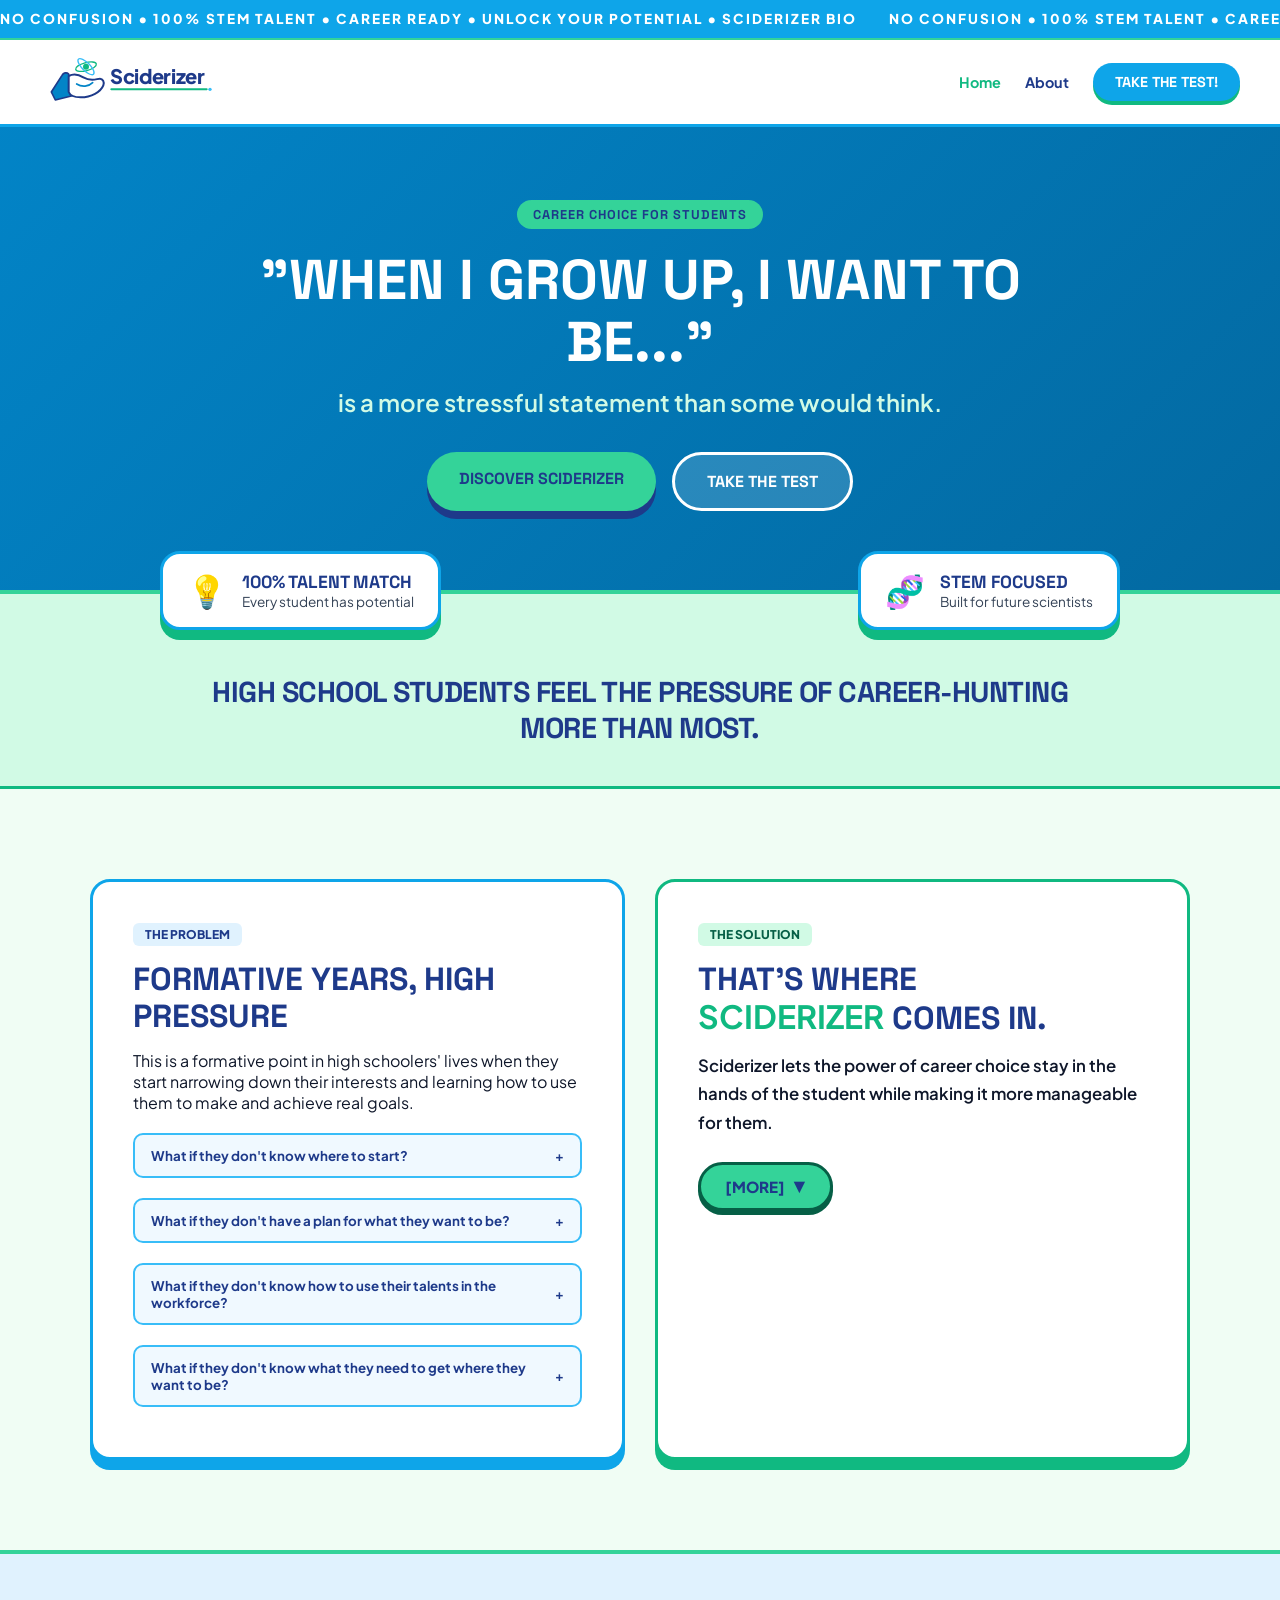
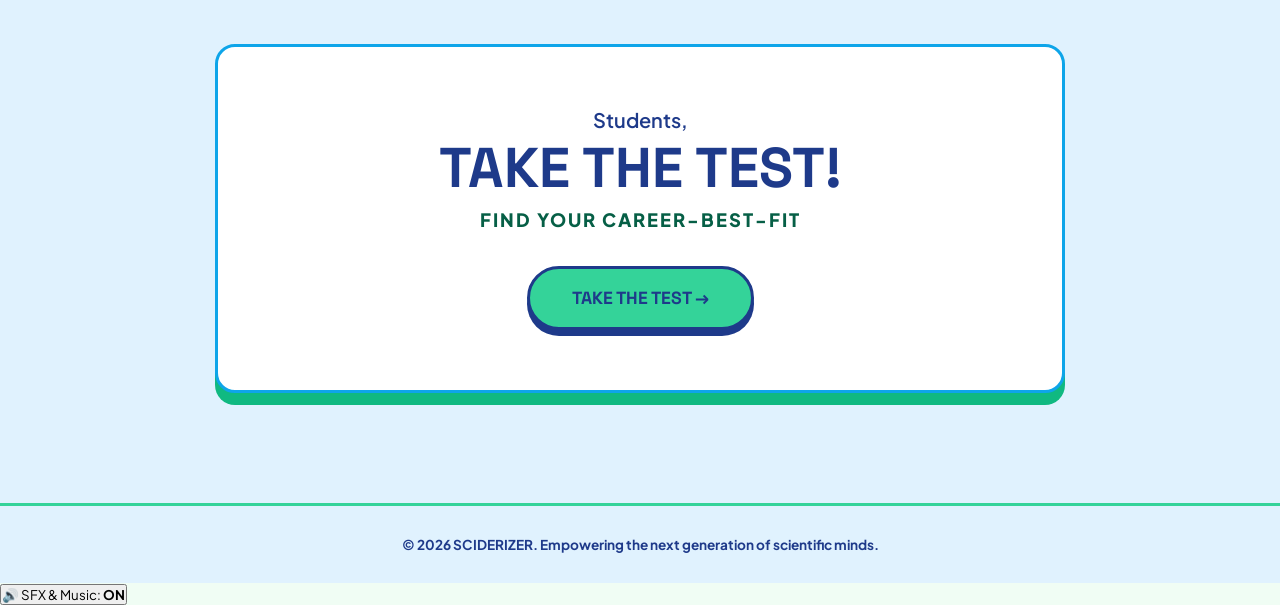
==== commit ca2fa2a2: "Add files via upload" ====
--- a/index.html
+++ b/index.html
@@ -1,15 +1,16 @@
 <!DOCTYPE html>
 <html lang="en">
 <head>
-<meta charset="UTF-8" />
-<meta name="viewport" content="width=device-width, initial-scale=1.0" />
-<title>Sciderizer | Empowering Future STEM Leaders</title>
-<link rel="stylesheet" href="style.css" />
-<link rel="preconnect" href="https://fonts.googleapis.com">
-<link rel="preconnect" href="https://fonts.gstatic.com" crossorigin>
-<link href="https://fonts.googleapis.com/css2?family=Plus+Jakarta+Sans:wght@500;600;700;800&family=Space+Grotesk:wght@600;700;800&display=swap" rel="stylesheet">
+  <meta charset="UTF-8" />
+  <meta name="viewport" content="width=device-width, initial-scale=1.0" />
+  <title>Sciderizer | Empowering Future STEM Leaders</title>
+  <link rel="preconnect" href="https://fonts.googleapis.com">
+  <link rel="preconnect" href="https://fonts.gstatic.com" crossorigin>
+  <link href="https://fonts.googleapis.com/css2?family=Plus+Jakarta+Sans:wght@500;600;700;800&family=Space+Grotesk:wght@600;700;800&display=swap" rel="stylesheet">
+  <link rel="stylesheet" href="style.css" />
 </head>
 <body>
+
 
 <!-- Fixed Header Container -->
 <div class="fixed-header-wrapper">
@@ -20,10 +21,9 @@
       <span>NO CONFUSION &bull; 100% STEM TALENT &bull; CAREER READY &bull; UNLOCK YOUR POTENTIAL &bull; SCIDERIZER BIO </span>
     </div>
   </div>
-
   <!-- Navigation Bar -->
   <header class="navbar">
-    <a href="home.html" class="logo-link">
+    <a href="index.html" class="logo-link">
       <div class="logo-wrapper">
         <svg class="sciderizer-logo-svg" viewBox="0 0 320 90" fill="none" xmlns="http://www.w3.org/2000/svg">
           <path d="M 12 60 L 28 35 C 30 31 35 30 38 33 L 42 66 L 18 72 Z" fill="#0284c7" stroke="#1e3a8a" stroke-width="2.5" stroke-linejoin="round"/>
@@ -39,11 +39,9 @@
       </div>
     </a>
     <nav class="nav-links">
-      <a href="home.html" class="active">Home</a>
-      <a href="about.html">About the Site</a>
-      <a href="recommendations.html">Recommended Programs</a>
-      <a href="test.html">Take The Test</a>
-      <a href="test.html" class="btn-nav">Get Started</a>
+      <a href="index.html" class="active nav-item">Home</a>
+      <a href="about.html" class="nav-item">About</a>
+      <a href="test.html" class="btn-nav nav-item">Take the Test!</a>
     </nav>
   </header>
 </div>
@@ -59,18 +57,17 @@
       <a href="test.html" class="btn btn-secondary">Take The Test</a>
     </div>
   </div>
-
   <!-- Floating Visual Cards -->
   <div class="floating-cards-container">
     <div class="float-card card-left">
-      <div class="float-icon">🧬</div>
+      <div class="float-icon">💡</div>
       <div>
         <h4>100% Talent Match</h4>
         <p>Every student has potential</p>
       </div>
     </div>
     <div class="float-card card-right">
-      <div class="float-icon">🔬</div>
+      <div class="float-icon">🧬</div>
       <div>
         <h4>STEM Focused</h4>
         <p>Built for future scientists</p>
@@ -98,19 +95,16 @@
             <span class="plus">+</span>
           </button>
           <div class="q-answer">Sciderizer breaks down overwhelming STEM fields into bite-sized, actionable milestones designed specifically for high school students.</div>
-
           <button class="q-toggle" onclick="toggleAnswer(this)">
             <span>What if they don't have a plan for what they want to be?</span>
             <span class="plus">+</span>
           </button>
           <div class="q-answer">Our platform lets students explore career options dynamically without committing blindly before discovering their passion.</div>
-
           <button class="q-toggle" onclick="toggleAnswer(this)">
             <span>What if they don't know how to use their talents in the workforce?</span>
             <span class="plus">+</span>
           </button>
           <div class="q-answer">We map natural problem-solving tendencies to real-world industrial and biological workforce applications.</div>
-
           <button class="q-toggle" onclick="toggleAnswer(this)">
             <span>What if they don't know what they need to get where they want to be?</span>
             <span class="plus">+</span>
@@ -118,19 +112,16 @@
           <div class="q-answer">Sciderizer outlines clear step-by-step pathways including coursework, skill-building, and entry points.</div>
         </div>
       </div>
-
       <div class="card-box solution-card">
         <span class="card-tag green-tag">THE SOLUTION</span>
         <h2>That's where <br/><span class="text-highlight">Sciderizer</span> comes in.</h2>
         <p class="card-desc">
           Sciderizer lets the power of career choice stay in the hands of the student while making it more manageable for them.
         </p>
-
         <button id="readMoreBtn" class="barebells-btn">
           <span id="btnText">[more]</span>
           <span class="arrow-icon">&#9660;</span>
         </button>
-
         <div id="expandedText" class="expandable-box">
           <div class="inner-quote">
             <p>"The minds behind Sciderizer believe that every student in science, no matter how lost or confused, have the potential to advance science. Every student in STEM has a useful talent--they might just need to know where to put it."</p>
@@ -160,12 +151,13 @@
   </div>
 </footer>
 
+<script src="sound.js"></script>
 <script>
   const readMoreBtn = document.getElementById('readMoreBtn');
   const expandedText = document.getElementById('expandedText');
   const btnText = document.getElementById('btnText');
 
-  if(readMoreBtn) {
+  if (readMoreBtn) {
     readMoreBtn.addEventListener('click', () => {
       expandedText.classList.toggle('active');
       readMoreBtn.classList.toggle('active');
--- a/style.css
+++ b/style.css
@@ -1,1226 +1,1417 @@
-/* ==========================================================================
-   SCIDERIZER UNIFIED STYLESHEET (style.css)
-   ========================================================================== */
-
-   :root {
-    /* Blue Palette */
-    --color-blue-dark: #1e3a8a;
-    --color-blue-navy: #0284c7;
-    --color-blue-primary: #0ea5e9;
-    --color-blue-light: #38bdf8;
-    --color-blue-bg: #e0f2fe;
-    --color-blue-soft: #f0f9ff;
+/* SCIDERIZER UNIFIED STYLESHEET (style.css) */
+:root {
+  /* Blue Palette */
+  --color-blue-dark: #1e3a8a;
+  --color-blue-navy: #0284c7;
+  --color-blue-primary: #0ea5e9;
+  --color-blue-light: #38bdf8;
+  --color-blue-bg: #e0f2fe;
+  --color-blue-soft: #f0f9ff;
   
-    /* Accent Greens */
-    --color-green-dark: #065f46;
-    --color-green-primary: #10b981;
-    --color-green-mint: #34d399;
-    --color-green-soft: #d1fae5;
+  /* Accent Greens */
+  --color-green-dark: #065f46;
+  --color-green-primary: #10b981;
+  --color-green-mint: #34d399;
+  --color-green-soft: #d1fae5;
   
-    /* Canvas & Surfaces */
-    --bg-primary: #f0fdf4;
-    --surface-white: #ffffff;
-    --text-dark: #0f172a;
-    --text-muted: #334155;
+  /* Canvas & Surfaces */
+  --bg-primary: #f0fdf4;
+  --surface-white: #ffffff;
+  --text-dark: #0f172a;
+  --text-muted: #334155;
   
-    /* Borders & Shadows */
-    --radius-pill: 50px;
-    --radius-card: 20px;
-    --shadow-barebells: 0 10px 0px #0ea5e9;
-    --shadow-green: 0 10px 0px #10b981;
-    --transition: all 0.25s cubic-bezier(0.175, 0.885, 0.32, 1.275);
+  /* Borders & Shadows */
+  --radius-pill: 50px;
+  --radius-card: 20px;
+  --shadow-barebells: 0 10px 0px #0ea5e9;
+  --shadow-green: 0 10px 0px #10b981;
+  --transition: all 0.25s cubic-bezier(0.175, 0.885, 0.32, 1.275);
+}
+
+/* Base Setup & Reset */
+* {
+  box-sizing: border-box;
+  margin: 0;
+  padding: 0;
+  font-family: 'Plus Jakarta Sans', sans-serif;
+}
+
+h1, h2, h3, h4, .logo, .ticker-bar, .barebells-btn, .test-main-title,
+.test-start-btn, .btn-pill, .tab-btn, .btn, .btn-nav {
+  font-family: 'Space Grotesk', sans-serif;
+  text-transform: uppercase;
+}
+
+body {
+  background-color: var(--bg-primary);
+  color: var(--text-dark);
+  overflow-x: hidden;
+  padding-top: 110px; /* Space for fixed marquee + navbar */
+}
+
+a {
+  text-decoration: none;
+  color: inherit;
+}
+
+.hidden {
+  display: none !important;
+}
+
+.container, .content-container {
+  max-width: 1140px;
+  margin: 0 auto;
+  padding: 0 20px;
+}
+
+/* Background Audio Frame */
+.audio-bg {
+  display: none;
+  width: 0;
+  height: 0;
+  border: none;
+}
+
+/* 1. Fixed Header Area & Marquee Ticker */
+.fixed-header-wrapper {
+  position: fixed;
+  top: 0;
+  left: 0;
+  width: 100%;
+  z-index: 1000;
+  background: var(--surface-white);
+}
+
+.ticker-bar, .announcement-marquee {
+  background: var(--color-blue-primary);
+  color: #ffffff;
+  padding: 10px 0;
+  font-size: 0.85rem;
+  font-weight: 800;
+  letter-spacing: 2px;
+  overflow: hidden;
+  white-space: nowrap;
+  border-bottom: 2px solid var(--color-green-mint);
+}
+
+.ticker-track, .marquee-track {
+  display: inline-flex;
+  gap: 2rem;
+  animation: marquee 25s linear infinite;
+}
+
+@keyframes marquee {
+  0% { transform: translateX(0%); }
+  100% { transform: translateX(-50%); }
+}
+
+/* 2. Fixed Navigation Bar */
+.navbar {
+  display: flex;
+  justify-content: space-between;
+  align-items: center;
+  padding: 12px 40px;
+  background: var(--surface-white);
+  border-bottom: 3px solid var(--color-blue-primary);
+}
+
+.logo-link {
+  text-decoration: none;
+  display: inline-block;
+}
+
+.logo-wrapper {
+  display: flex;
+  align-items: center;
+  transition: transform 0.3s ease;
+}
+
+.logo-wrapper:hover {
+  transform: scale(1.02);
+}
+
+.sciderizer-logo-svg {
+  width: 220px;
+  height: 60px;
+  display: block;
+}
+
+nav, .nav-links {
+  display: flex;
+  align-items: center;
+  gap: 24px;
+}
+
+nav a, .nav-links a {
+  text-decoration: none;
+  color: var(--color-blue-dark);
+  font-weight: 700;
+  font-size: 0.9rem;
+  transition: var(--transition);
+  position: relative;
+}
+
+nav a:hover, .nav-links a:hover, .nav-links a.active {
+  color: var(--color-green-primary);
+}
+
+/* Glow Effect on Hover for Buttons & Interactive Links */
+button, .btn, .btn-pill, .btn-nav, .opt, .tab-btn, .test-start-btn, .program-btn {
+  transition: var(--transition);
+}
+
+button:hover, .btn:hover, .btn-pill:hover, .btn-nav:hover, .opt:hover, .tab-btn:hover, .test-start-btn:hover, .program-btn:hover {
+  box-shadow: 0 0 15px rgba(56, 189, 248, 0.75), 0 0 25px rgba(16, 185, 129, 0.5);
+}
+
+/* Buttons & Pills */
+.btn-nav {
+  background: var(--color-blue-primary);
+  color: #ffffff !important;
+  padding: 10px 22px;
+  border-radius: var(--radius-pill);
+  box-shadow: 0 4px 0 var(--color-green-primary);
+}
+
+.btn-nav:hover {
+  transform: translateY(-2px);
+  box-shadow: 0 6px 0 var(--color-green-primary), 0 0 15px rgba(56, 189, 248, 0.8);
+}
+
+.btn-pill {
+  font-family: 'Space Grotesk', sans-serif;
+  font-weight: 800;
+  font-size: 0.95rem;
+  padding: 12px 26px;
+  border-radius: var(--radius-pill);
+  display: inline-block;
+  cursor: pointer;
+  border: none;
+  transition: var(--transition);
+  text-align: center;
+}
+
+.btn-cyan {
+  background-color: var(--color-blue-primary);
+  color: #ffffff;
+  box-shadow: 0 4px 0 var(--color-green-primary);
+}
+
+.btn-green {
+  background-color: var(--color-green-mint);
+  color: var(--color-blue-dark);
+  box-shadow: 0 4px 0 var(--color-blue-dark);
+}
+
+.btn-outline-white {
+  border: 3px solid #ffffff;
+  color: #ffffff;
+  background: rgba(255, 255, 255, 0.15);
+}
+
+.btn-pill:hover {
+  transform: translateY(-2px);
+}
+
+.btn-full {
+  width: 100%;
+}
+
+/* 3. Hero Section */
+.hero-section {
+  position: relative;
+  padding: 90px 20px 100px;
+  background: linear-gradient(135deg, #0284c7 0%, #0369a1 100%);
+  color: white;
+  text-align: center;
+  border-bottom: 4px solid var(--color-green-mint);
+}
+
+.hero-container, .hero-content {
+  max-width: 900px;
+  margin: 0 auto;
+}
+
+.pill-badge, .pill-tag-green {
+  display: inline-block;
+  background: var(--color-green-mint);
+  color: var(--color-blue-dark);
+  font-weight: 800;
+  font-size: 0.8rem;
+  padding: 6px 16px;
+  border-radius: var(--radius-pill);
+  margin-bottom: 20px;
+  letter-spacing: 1px;
+  font-family: 'Space Grotesk', sans-serif;
+}
+
+.hero-title {
+  font-size: 3.5rem;
+  font-weight: 800;
+  line-height: 1.1;
+  color: var(--surface-white);
+  max-width: 900px;
+  margin: 0 auto;
+}
+
+.hero-subtitle {
+  font-size: 1.5rem;
+  color: var(--color-green-soft);
+  margin-top: 15px;
+  font-weight: 600;
+}
+
+.hero-quote {
+  font-size: 1.25rem;
+  font-weight: 600;
+  line-height: 1.5;
+  margin: 1.5rem 0 2rem;
+  color: var(--color-green-soft);
+}
+
+.hero-quote cite {
+  display: block;
+  font-style: normal;
+  font-weight: 700;
+  margin-top: 0.5rem;
+  color: var(--color-green-mint);
+}
+
+.hero-cta-group, .hero-actions {
+  margin-top: 35px;
+  display: flex;
+  justify-content: center;
+  gap: 16px;
+}
+
+.btn {
+  padding: 16px 32px;
+  border-radius: var(--radius-pill);
+  text-decoration: none;
+  font-weight: 800;
+  font-size: 1rem;
+  font-family: 'Space Grotesk', sans-serif;
+  transition: var(--transition);
+}
+
+.btn-primary {
+  background: var(--color-green-mint);
+  color: var(--color-blue-dark);
+  box-shadow: 0 8px 0px var(--color-blue-dark);
+}
+
+.btn-primary:hover {
+  transform: translateY(-4px);
+  box-shadow: 0 12px 0px var(--color-blue-dark);
+}
+
+.btn-secondary {
+  background: rgba(255, 255, 255, 0.15);
+  color: var(--surface-white);
+  border: 3px solid #ffffff;
+}
+
+.btn-secondary:hover {
+  background: #ffffff;
+  color: var(--color-blue-dark);
+}
+
+/* Floating Badges */
+.floating-cards-container {
+  display: flex;
+  justify-content: space-between;
+  max-width: 1000px;
+  margin: 40px auto -140px;
+  position: relative;
+  z-index: 10;
+  padding: 0 20px;
+}
+
+.float-card {
+  background: var(--surface-white);
+  color: var(--color-blue-dark);
+  padding: 16px 24px;
+  border-radius: var(--radius-card);
+  border: 3px solid var(--color-blue-primary);
+  box-shadow: var(--shadow-green);
+  display: flex;
+  align-items: center;
+  gap: 15px;
+  text-align: left;
+}
+
+.float-icon {
+  font-size: 2rem;
+}
+
+.float-card h4 {
+  font-weight: 800;
+  font-size: 1.1rem;
+}
+
+.float-card p {
+  font-size: 0.85rem;
+  color: var(--text-muted);
+}
+
+/* 4. Banner Divider */
+.highlight-banner {
+  background: var(--color-green-soft);
+  color: var(--color-blue-dark);
+  padding: 80px 20px 40px;
+  text-align: center;
+  border-bottom: 3px solid var(--color-green-primary);
+}
+
+.highlight-banner h2 {
+  font-size: 1.8rem;
+  max-width: 900px;
+  margin: 0 auto;
+  letter-spacing: -0.5px;
+}
+
+/* 5. Main Content, Mission & Cards */
+.main-content, .mission-section {
+  padding: 90px 0;
+}
+
+.mission-grid {
+  display: grid;
+  grid-template-columns: 1fr 1fr;
+  gap: 30px;
+}
+
+.cards-stack {
+  display: flex;
+  flex-direction: column;
+  gap: 1.5rem;
+  margin-bottom: 3rem;
+}
+
+.card-box, .content-card {
+  background: var(--surface-white);
+  border: 3px solid var(--color-blue-primary);
+  border-radius: var(--radius-card);
+  padding: 40px;
+  box-shadow: var(--shadow-barebells);
+}
+
+.solution-card, .highlight-card {
+  border-color: var(--color-green-primary);
+  box-shadow: var(--shadow-green);
+}
+
+.card-tag {
+  display: inline-block;
+  background: var(--color-blue-bg);
+  color: var(--color-blue-dark);
+  font-weight: 800;
+  font-size: 0.75rem;
+  padding: 4px 12px;
+  border-radius: 6px;
+  margin-bottom: 15px;
+}
+
+.green-tag {
+  background: var(--color-green-soft);
+  color: var(--color-green-dark);
+}
+
+.card-box h2, .card-box h3 {
+  font-size: 2rem;
+  line-height: 1.15;
+  color: var(--color-blue-dark);
+  margin-bottom: 15px;
+}
+
+.text-highlight {
+  color: var(--color-green-primary);
+}
+
+.card-desc, .card-text {
+  font-size: 1.05rem;
+  font-weight: 600;
+  color: var(--text-dark);
+  line-height: 1.7;
+}
+
+.bold-text {
+  font-weight: 800;
+  font-size: 1.2rem;
+  color: var(--color-blue-dark);
+}
+
+/* Accordion QA Toggle */
+.interactive-questions {
+  margin-top: 20px;
+  display: flex;
+  flex-direction: column;
+  gap: 10px;
+}
+
+.q-toggle {
+  width: 100%;
+  background: var(--color-blue-soft);
+  border: 2px solid var(--color-blue-light);
+  color: var(--color-blue-dark);
+  padding: 12px 16px;
+  border-radius: 10px;
+  font-weight: 700;
+  text-align: left;
+  display: flex;
+  justify-content: space-between;
+  align-items: center;
+  cursor: pointer;
+}
+
+.q-answer {
+  max-height: 0;
+  overflow: hidden;
+  transition: max-height 0.3s ease;
+  padding: 0 12px;
+  font-size: 0.95rem;
+  color: var(--text-muted);
+  line-height: 1.5;
+}
+
+/* Expandable Read More */
+.barebells-btn {
+  margin-top: 25px;
+  background: var(--color-green-mint);
+  border: 3px solid var(--color-green-dark);
+  color: var(--color-blue-dark);
+  padding: 12px 24px;
+  border-radius: var(--radius-pill);
+  font-weight: 800;
+  font-size: 0.95rem;
+  cursor: pointer;
+  display: inline-flex;
+  align-items: center;
+  gap: 8px;
+  box-shadow: 0 4px 0 var(--color-green-dark);
+  transition: var(--transition);
+}
+
+.barebells-btn:hover {
+  transform: translateY(-2px);
+  box-shadow: 0 6px 0 var(--color-green-dark);
+}
+
+.arrow-icon {
+  transition: transform 0.3s ease;
+  font-weight: bold;
+}
+
+.barebells-btn.active .arrow-icon {
+  transform: rotate(180deg);
+}
+
+.expandable-box {
+  max-height: 0;
+  overflow: hidden;
+  transition: max-height 0.4s ease, opacity 0.3s ease;
+  opacity: 0;
+}
+
+.expandable-box.active {
+  max-height: 200px;
+  opacity: 1;
+  margin-top: 20px;
+}
+
+.inner-quote {
+  background: var(--color-green-soft);
+  border: 2px solid var(--color-green-primary);
+  padding: 18px;
+  border-radius: 14px;
+  font-size: 0.95rem;
+  color: var(--color-green-dark);
+  font-weight: 600;
+}
+
+/* Take The Test Portal Section */
+.test-portal-section {
+  padding: 90px 0 110px;
+  background: var(--color-blue-bg);
+  border-top: 4px solid var(--color-green-mint);
+}
+
+.test-card-frame {
+  background: var(--surface-white);
+  border: 3px solid var(--color-blue-primary);
+  border-radius: var(--radius-card);
+  padding: 60px 40px;
+  text-align: center;
+  box-shadow: 0 12px 0px var(--color-green-primary);
+  max-width: 850px;
+  margin: 0 auto;
+}
+
+.test-subheading {
+  font-size: 1.25rem;
+  color: var(--color-blue-dark);
+  font-weight: 600;
+  margin-bottom: 5px;
+}
+
+.test-main-title {
+  font-size: 3.5rem;
+  font-weight: 800;
+  color: var(--color-blue-dark);
+  line-height: 1.1;
+  margin-bottom: 10px;
+}
+
+.test-description {
+  font-size: 1.15rem;
+  font-weight: 800;
+  color: var(--color-green-dark);
+  letter-spacing: 2px;
+  margin-bottom: 35px;
+}
+
+.test-start-btn {
+  display: inline-block;
+  text-decoration: none;
+  background: var(--color-green-mint);
+  color: var(--color-blue-dark);
+  border: 3px solid var(--color-blue-dark);
+  padding: 18px 42px;
+  border-radius: var(--radius-pill);
+  font-size: 1.1rem;
+  font-weight: 800;
+  font-family: 'Space Grotesk', sans-serif;
+  box-shadow: 0 6px 0 var(--color-blue-dark);
+  transition: var(--transition);
+}
+
+.test-start-btn:hover {
+  transform: translateY(-4px);
+  box-shadow: 0 10px 0 var(--color-blue-dark);
+  background: #ffffff;
+}
+
+/* 6. RECOMMENDED PROGRAMS SECTION */
+.programs-section {
+  padding: 90px 0;
+  background: var(--bg-primary);
+}
+
+.section-title-wrap {
+  text-align: center;
+  margin-bottom: 40px;
+}
+
+.section-title-wrap h2 {
+  font-size: 2.5rem;
+  color: var(--color-blue-dark);
+  margin-top: 10px;
+}
+
+.section-title-wrap p {
+  color: var(--text-muted);
+  font-size: 1.1rem;
+  font-weight: 600;
+  max-width: 700px;
+  margin: 10px auto 0;
+}
+
+.filter-tabs {
+  display: flex;
+  justify-content: center;
+  flex-wrap: wrap;
+  gap: 12px;
+  margin-bottom: 40px;
+}
+
+.tab-btn {
+  background: var(--surface-white);
+  border: 2px solid var(--color-blue-primary);
+  color: var(--color-blue-dark);
+  padding: 10px 22px;
+  border-radius: var(--radius-pill);
+  font-weight: 800;
+  font-size: 0.9rem;
+  cursor: pointer;
+  transition: var(--transition);
+}
+
+.tab-btn:hover, .tab-btn.active {
+  background: var(--color-green-mint);
+  border-color: var(--color-green-dark);
+  color: var(--color-blue-dark);
+  box-shadow: 0 4px 0 var(--color-blue-dark);
+}
+
+.programs-grid {
+  display: grid;
+  grid-template-columns: repeat(auto-fit, minmax(320px, 1fr));
+  gap: 30px;
+}
+
+.program-card {
+  background: var(--surface-white);
+  border: 3px solid var(--color-blue-primary);
+  border-radius: var(--radius-card);
+  overflow: hidden;
+  display: flex;
+  flex-direction: column;
+  box-shadow: var(--shadow-barebells);
+  transition: var(--transition);
+}
+
+.program-card:hover {
+  transform: translateY(-6px);
+  box-shadow: 0 14px 0 var(--color-green-primary);
+  border-color: var(--color-green-primary);
+}
+
+.program-img {
+  width: 100%;
+  height: 180px;
+  object-fit: cover;
+  border-bottom: 3px solid var(--color-blue-primary);
+}
+
+.program-type {
+  align-self: flex-start;
+  margin: 16px 20px 0;
+  background: var(--color-blue-bg);
+  color: var(--color-blue-dark);
+  font-size: 0.75rem;
+  font-weight: 800;
+  padding: 4px 10px;
+  border-radius: 6px;
+  font-family: 'Space Grotesk', sans-serif;
+}
+
+.program-card h3 {
+  font-size: 1.35rem;
+  color: var(--color-blue-dark);
+  margin: 10px 20px 8px;
+  line-height: 1.25;
+}
+
+.program-desc {
+  font-size: 0.92rem;
+  color: var(--text-muted);
+  line-height: 1.5;
+  margin: 0 20px 16px;
+  flex-grow: 1;
+}
+
+.program-details {
+  display: flex;
+  flex-wrap: wrap;
+  gap: 10px;
+  margin: 0 20px 16px;
+  font-size: 0.8rem;
+  font-weight: 700;
+  color: var(--color-blue-dark);
+}
+
+.program-details span {
+  background: var(--color-blue-soft);
+  padding: 4px 10px;
+  border-radius: 6px;
+  border: 1px solid var(--color-blue-light);
+}
+
+.program-btn {
+  margin: 0 20px 20px;
+  background: var(--color-green-mint);
+  color: var(--color-blue-dark);
+  text-align: center;
+  padding: 12px;
+  border-radius: var(--radius-pill);
+  font-weight: 800;
+  font-family: 'Space Grotesk', sans-serif;
+  border: 2px solid var(--color-blue-dark);
+  box-shadow: 0 4px 0 var(--color-blue-dark);
+  transition: var(--transition);
+}
+
+.program-btn:hover {
+  background: var(--surface-white);
+  transform: translateY(-2px);
+  box-shadow: 0 6px 0 var(--color-blue-dark);
+}
+
+.growth-banner {
+  margin-top: 50px;
+  background: var(--color-green-soft);
+  border: 3px solid var(--color-green-primary);
+  border-radius: var(--radius-card);
+  padding: 24px;
+  text-align: center;
+  color: var(--color-green-dark);
+  font-size: 1.1rem;
+}
+
+/* Graphics Section */
+.graphics-container {
+  background-color: var(--surface-white);
+  border-radius: var(--radius-card);
+  padding: 2.5rem 2rem;
+  text-align: center;
+  margin-bottom: 3rem;
+  border: 3px solid var(--color-blue-primary);
+  box-shadow: var(--shadow-barebells);
+}
+
+.section-lead {
+  font-size: 1.15rem;
+  font-weight: 700;
+  margin-bottom: 2rem;
+  color: var(--color-blue-dark);
+}
+
+.graphics-row {
+  display: flex;
+  justify-content: center;
+  gap: 2rem;
+}
+
+.graphic-item {
+  width: 90px;
+  height: 90px;
+  background-color: var(--color-blue-soft);
+  border: 2px solid var(--color-blue-light);
+  border-radius: 16px;
+  display: flex;
+  align-items: center;
+  justify-content: center;
+  color: var(--color-blue-dark);
+}
+
+.graphic-item svg {
+  width: 45px;
+  height: 45px;
+}
+
+/* Sign Up Form Section */
+.signup-card {
+  background-color: var(--surface-white);
+  border-radius: var(--radius-card);
+  padding: 2.5rem 2rem;
+  max-width: 500px;
+  margin: 0 auto;
+  border: 3px solid var(--color-green-primary);
+  box-shadow: var(--shadow-green);
+}
+
+.signup-card h2 {
+  font-family: 'Space Grotesk', sans-serif;
+  text-align: center;
+  font-size: 1.8rem;
+  margin-bottom: 1.5rem;
+  color: var(--color-blue-dark);
+}
+
+.google-btn {
+  width: 100%;
+  display: flex;
+  align-items: center;
+  justify-content: center;
+  gap: 0.75rem;
+  padding: 0.75rem;
+  border: 2px solid var(--color-blue-light);
+  border-radius: var(--radius-pill);
+  background-color: var(--surface-white);
+  font-family: 'Plus Jakarta Sans', sans-serif;
+  font-weight: 700;
+  color: var(--color-blue-dark);
+  cursor: pointer;
+  transition: var(--transition);
+}
+
+.google-btn:hover {
+  background-color: var(--color-blue-soft);
+}
+
+.divider {
+  text-align: center;
+  margin: 1.25rem 0;
+  border-bottom: 1px solid var(--color-blue-light);
+  line-height: 0.1em;
+}
+
+.divider span {
+  background: var(--surface-white);
+  padding: 0 10px;
+  font-size: 0.85rem;
+  color: var(--text-muted);
+}
+
+.auth-form {
+  display: flex;
+  flex-direction: column;
+  gap: 1rem;
+}
+
+.form-group {
+  display: flex;
+  flex-direction: column;
+  gap: 0.4rem;
+}
+
+.form-group label {
+  font-size: 0.85rem;
+  font-weight: 700;
+  color: var(--color-blue-dark);
+}
+
+.form-group input {
+  padding: 0.75rem 1rem;
+  border: 2px solid var(--color-blue-bg);
+  border-radius: 10px;
+  font-size: 0.95rem;
+  outline: none;
+  transition: var(--transition);
+}
+
+.form-group input:focus {
+  border-color: var(--color-blue-primary);
+}
+
+.auth-success-message {
+  text-align: center;
+  padding: 1.5rem 0;
+}
+
+.success-icon {
+  width: 50px;
+  height: 50px;
+  background-color: var(--color-green-mint);
+  color: var(--color-blue-dark);
+  border-radius: 50%;
+  display: flex;
+  align-items: center;
+  justify-content: center;
+  font-size: 1.5rem;
+  font-weight: 800;
+  margin: 0 auto 1rem auto;
+}
+
+/* Test Page Dynamic Styles */
+.test-hero {
+  padding: 60px 20px 50px;
+  background: linear-gradient(135deg, #0284c7 0%, #0369a1 100%);
+  color: #fff;
+  text-align: center;
+  border-bottom: 4px solid var(--color-green-mint);
+}
+
+.test-hero h1 {
+  font-size: 2.6rem;
+  font-weight: 800;
+  line-height: 1.1;
+}
+
+.test-hero p {
+  color: var(--color-green-soft);
+  font-weight: 600;
+  margin-top: 12px;
+  font-size: 1.1rem;
+}
+
+.test-section {
+  padding: 70px 0 90px;
+}
+
+.test-wrap {
+  max-width: 760px;
+  margin: 0 auto;
+}
+
+.progress-meta {
+  display: flex;
+  justify-content: space-between;
+  font-family: 'Space Grotesk', sans-serif;
+  font-weight: 800;
+  color: var(--color-blue-dark);
+  font-size: 1.05rem;
+  margin-bottom: 8px;
+}
+
+.progress-track {
+  height: 16px;
+  background: var(--color-blue-bg);
+  border: 3px solid var(--color-blue-primary);
+  border-radius: var(--radius-pill);
+  overflow: hidden;
+  margin-bottom: 30px;
+}
+
+.progress-fill {
+  height: 100%;
+  width: 0;
+  background: var(--color-green-mint);
+  transition: width 0.3s ease;
+}
+
+.question-text {
+  font-size: 1.6rem !important;
+  text-transform: none !important;
+}
+
+.options {
+  display: flex;
+  flex-direction: column;
+  gap: 12px;
+  margin-top: 20px;
+}
+
+.opt {
+  background: var(--color-blue-soft);
+  border: 2px solid var(--color-blue-light);
+  color: var(--color-blue-dark);
+  padding: 16px 18px;
+  border-radius: 12px;
+  font-weight: 700;
+  font-size: 1rem;
+  cursor: pointer;
+  text-align: left;
+  transition: var(--transition);
+}
+
+.opt:hover {
+  background: var(--color-blue-primary);
+  color: #fff;
+  transform: translateY(-2px);
+}
+
+.opt.selected {
+  background: var(--color-green-soft);
+  border-color: var(--color-green-primary);
+  color: var(--color-green-dark);
+}
+
+.test-nav {
+  margin-top: 28px;
+  display: flex;
+  justify-content: space-between;
+}
+
+.btn-back {
+  background: transparent;
+  border: 3px solid var(--color-blue-primary);
+  color: var(--color-blue-dark);
+  cursor: pointer;
+  padding: 12px 24px;
+}
+
+.btn-back:hover {
+  background: var(--color-blue-primary);
+  color: #fff;
+}
+
+.btn-back:disabled {
+  opacity: 0.4;
+  cursor: default;
+}
+
+.pie-slice {
+  cursor: pointer;
+  transition: transform 0.2s ease;
+  stroke: #fff;
+  stroke-width: 3;
+}
+
+.pie-slice:hover, .pie-slice.sel {
+  transform: translate(var(--tx), var(--ty));
+}
+
+.pie-info {
+  margin-top: 16px;
+  text-align: left;
+  background: var(--color-blue-soft);
+  border: 2px solid var(--color-blue-light);
+  border-radius: 14px;
+  padding: 16px;
+  color: var(--color-blue-dark);
+}
+
+.pie-info h4 {
+  font-family: 'Space Grotesk', sans-serif;
+  text-transform: uppercase;
+  font-size: 1.1rem;
+  margin-bottom: 6px;
+}
+
+.pie-info p {
+  font-weight: 600;
+  font-size: 0.92rem;
+  color: var(--text-muted);
+}
+
+.pie-info ul {
+  margin: 8px 0 0 18px;
+  font-weight: 700;
+  font-size: 0.9rem;
+}
+
+.results-grid .card-box {
+  padding: 28px;
+}
+
+#resTitle {
+  font-size: 2.4rem !important;
+}
+
+#results > * {
+  margin-top: 30px;
+}
+
+#results > :first-child {
+  margin-top: 0;
+}
+
+#confetti {
+  position: fixed;
+  inset: 0;
+  pointer-events: none;
+  z-index: 2000;
+  width: 100vw;
+  height: 100vh;
+}
+
+.result-hero {
+  text-align: center;
+}
+
+.match-emoji {
+  font-size: 4rem;
+  animation: bob 2s ease-in-out infinite;
+}
+
+@keyframes bob {
+  0%, 100% { transform: translateY(0); }
+  50% { transform: translateY(-10px); }
+}
+
+.match-sub {
+  font-family: 'Space Grotesk', sans-serif;
+  font-weight: 800;
+  color: var(--color-green-primary);
+  letter-spacing: 1px;
+  text-transform: uppercase;
+  margin-bottom: 12px;
+}
+
+.results-grid {
+  display: grid;
+  grid-template-columns: 1fr 1fr;
+  gap: 30px;
+}
+
+.chart-box {
+  text-align: center;
+}
+
+.chart-box svg {
+  max-width: 100%;
+  height: auto;
+}
+
+.radar-shape {
+  transform-origin: 150px 150px;
+  animation: popIn 0.8s ease;
+}
+
+.legend {
+  display: flex;
+  flex-wrap: wrap;
+  justify-content: center;
+  gap: 8px 14px;
+  margin-top: 10px;
+  font-size: 0.8rem;
+  font-weight: 800;
+  color: var(--color-blue-dark);
+}
+
+.legend i {
+  display: inline-block;
+  width: 12px;
+  height: 12px;
+  border-radius: 4px;
+  margin-right: 5px;
+  vertical-align: -1px;
+}
+
+.rec-heading {
+  font-size: 2rem;
+  text-align: center;
+  color: var(--color-blue-dark);
+}
+
+.rec-grid {
+  display: grid;
+  grid-template-columns: repeat(auto-fit, minmax(240px, 1fr));
+  gap: 22px;
+  margin-top: 20px;
+}
+
+.rec-card {
+  background: var(--surface-white);
+  border: 3px solid var(--color-blue-primary);
+  border-radius: var(--radius-card);
+  padding: 24px;
+  box-shadow: 0 8px 0 var(--color-blue-light);
+  transition: var(--transition);
+}
+
+.rec-card:hover {
+  transform: translateY(-6px);
+  box-shadow: 0 14px 0 var(--color-green-mint);
+}
+
+.rec-card .ic {
+  font-size: 2rem;
+}
+
+.rec-card h4 {
+  font-family: 'Space Grotesk', sans-serif;
+  text-transform: uppercase;
+  color: var(--color-blue-dark);
+  margin: 6px 0 10px;
+  font-size: 1.05rem;
+}
+
+.rec-card ul {
+  margin-left: 18px;
+  color: var(--text-muted);
+  font-weight: 600;
+  font-size: 0.92rem;
+  line-height: 1.6;
+}
+
+.rec-unlocked-card {
+  text-align: center;
+  padding: 40px 20px;
+}
+
+.chips {
+  display: flex;
+  flex-wrap: wrap;
+  gap: 8px;
+  margin-top: 12px;
+}
+
+.chip {
+  background: var(--color-green-soft);
+  color: var(--color-green-dark);
+  border: 2px solid var(--color-green-primary);
+  border-radius: var(--radius-pill);
+  padding: 5px 14px;
+  font-weight: 800;
+  font-size: 0.85rem;
+}
+
+.rank-row {
+  margin-top: 16px;
+}
+
+.rank-label {
+  display: flex;
+  justify-content: space-between;
+  font-weight: 800;
+  color: var(--color-blue-dark);
+  font-size: 0.9rem;
+  margin-bottom: 4px;
+}
+
+.rank-bar {
+  height: 14px;
+  background: var(--color-blue-bg);
+  border-radius: var(--radius-pill);
+  overflow: hidden;
+}
+
+.rank-bar div {
+  height: 100%;
+  background: var(--color-blue-primary);
+  border-radius: var(--radius-pill);
+  transition: width 0.6s ease;
+}
+
+.rank-row.top .rank-bar div {
+  background: var(--color-green-primary);
+}
+
+.result-actions {
+  margin-top: 30px;
+  display: flex;
+  gap: 14px;
+  flex-wrap: wrap;
+}
+
+/* Footer */
+.footer {
+  background: var(--color-blue-bg);
+  color: var(--color-blue-dark);
+  text-align: center;
+  padding: 30px 20px;
+  border-top: 3px solid var(--color-green-mint);
+  font-size: 0.85rem;
+  font-weight: 700;
+}
+
+@media (max-width: 768px) {
+  body {
+    padding-top: 130px;
   }
   
-  /* Base Setup & Reset */
-  * {
-    box-sizing: border-box;
-    margin: 0;
-    padding: 0;
-    font-family: 'Plus Jakarta Sans', sans-serif;
-  }
-  
-  h1, h2, h3, .logo, .ticker-bar, .barebells-btn, .test-main-title, .test-start-btn, .btn-pill, .tab-btn {
-    font-family: 'Space Grotesk', sans-serif;
-    text-transform: uppercase;
-  }
-  
-  body {
-    background-color: var(--bg-primary);
-    color: var(--text-dark);
-    overflow-x: hidden;
-    padding-top: 110px; /* Space for fixed marquee + navbar */
-  }
-  
-  a {
-    text-decoration: none;
-    color: inherit;
-  }
-  
-  .hidden {
-    display: none !important;
-  }
-  
-  .container, .content-container {
-    max-width: 1140px;
-    margin: 0 auto;
-    padding: 0 20px;
-  }
-  
-  /* 1. Fixed Header Area & Marquee Ticker */
-  .fixed-header-wrapper {
-    position: fixed;
-    top: 0;
-    left: 0;
-    width: 100%;
-    z-index: 1000;
-    background: var(--surface-white);
-  }
-  
-  .ticker-bar, .announcement-marquee {
-    background: var(--color-blue-primary);
-    color: #ffffff;
-    padding: 10px 0;
-    font-size: 0.85rem;
-    font-weight: 800;
-    letter-spacing: 2px;
-    overflow: hidden;
-    white-space: nowrap;
-    border-bottom: 2px solid var(--color-green-mint);
-  }
-  
-  .ticker-track, .marquee-track {
-    display: inline-flex;
-    gap: 2rem;
-    animation: marquee 25s linear infinite;
-  }
-  
-  @keyframes marquee {
-    0% { transform: translateX(0%); }
-    100% { transform: translateX(-50%); }
-  }
-  
-  /* 2. Fixed Navigation Bar */
   .navbar {
-    display: flex;
-    justify-content: space-between;
-    align-items: center;
-    padding: 12px 40px;
-    background: var(--surface-white);
-    border-bottom: 3px solid var(--color-blue-primary);
-  }
-  
-  .logo-link {
-    text-decoration: none;
-    display: inline-block;
-  }
-  
-  .logo-wrapper {
-    display: flex;
-    align-items: center;
-    transition: transform 0.3s ease;
-  }
-  
-  .logo-wrapper:hover {
-    transform: scale(1.02);
-  }
-  
-  .sciderizer-logo-svg {
-    width: 220px;
-    height: 60px;
-    display: block;
+    padding: 12px 16px;
   }
   
   nav, .nav-links {
-    display: flex;
+    gap: 12px;
+  }
+
+  .floating-cards-container {
+    flex-direction: column;
+    gap: 15px;
+    margin-bottom: -80px;
+  }
+
+  .mission-grid, .results-grid {
+    grid-template-columns: 1fr;
+  }
+
+  .graphics-row {
+    flex-direction: column;
     align-items: center;
-    gap: 24px;
   }
-  
-  nav a, .nav-links a {
-    text-decoration: none;
-    color: var(--color-blue-dark);
-    font-weight: 700;
-    font-size: 0.9rem;
-    transition: var(--transition);
-  }
-  
-  nav a:hover, .nav-links a:hover, .nav-links a.active {
-    color: var(--color-green-primary);
-  }
-  
-  /* Buttons & Pills */
-  .btn-nav {
-    background: var(--color-blue-primary);
-    color: #ffffff !important;
-    padding: 10px 22px;
-    border-radius: var(--radius-pill);
-    box-shadow: 0 4px 0 var(--color-green-primary);
-  }
-  
-  .btn-nav:hover {
-    transform: translateY(-2px);
-    box-shadow: 0 6px 0 var(--color-green-primary);
-  }
-  
-  .btn-pill {
-    font-family: 'Space Grotesk', sans-serif;
-    font-weight: 800;
-    font-size: 0.95rem;
-    padding: 12px 26px;
-    border-radius: var(--radius-pill);
-    display: inline-block;
-    cursor: pointer;
-    border: none;
-    transition: var(--transition);
-    text-align: center;
-  }
-  
-  .btn-cyan {
-    background-color: var(--color-blue-primary);
-    color: #ffffff;
-    box-shadow: 0 4px 0 var(--color-green-primary);
-  }
-  
-  .btn-green {
-    background-color: var(--color-green-mint);
-    color: var(--color-blue-dark);
-    box-shadow: 0 4px 0 var(--color-blue-dark);
-  }
-  
-  .btn-outline-white {
-    border: 3px solid #ffffff;
-    color: #ffffff;
-    background: rgba(255, 255, 255, 0.15);
-  }
-  
-  .btn-pill:hover {
-    transform: translateY(-2px);
-  }
-  
-  .btn-full {
-    width: 100%;
-  }
-  
-  /* 3. Hero Section */
-  .hero-section {
-    position: relative;
-    padding: 90px 20px 100px;
-    background: linear-gradient(135deg, #0284c7 0%, #0369a1 100%);
-    color: white;
-    text-align: center;
-    border-bottom: 4px solid var(--color-green-mint);
-  }
-  
-  .hero-container, .hero-content {
-    max-width: 900px;
-    margin: 0 auto;
-  }
-  
-  .pill-badge, .pill-tag-green {
-    display: inline-block;
-    background: var(--color-green-mint);
-    color: var(--color-blue-dark);
-    font-weight: 800;
-    font-size: 0.8rem;
-    padding: 6px 16px;
-    border-radius: var(--radius-pill);
-    margin-bottom: 20px;
-    letter-spacing: 1px;
-    font-family: 'Space Grotesk', sans-serif;
-  }
-  
-  .hero-title {
-    font-size: 3.5rem;
-    font-weight: 800;
-    line-height: 1.1;
-    color: var(--surface-white);
-    max-width: 900px;
-    margin: 0 auto;
-  }
-  
-  .hero-subtitle {
-    font-size: 1.5rem;
-    color: var(--color-green-soft);
-    margin-top: 15px;
-    font-weight: 600;
-  }
-  
-  .hero-quote {
-    font-size: 1.25rem;
-    font-weight: 600;
-    line-height: 1.5;
-    margin: 1.5rem 0 2rem;
-    color: var(--color-green-soft);
-  }
-  
-  .hero-quote cite {
-    display: block;
-    font-style: normal;
-    font-weight: 700;
-    margin-top: 0.5rem;
-    color: var(--color-green-mint);
-  }
-  
-  .hero-cta-group, .hero-actions {
-    margin-top: 35px;
-    display: flex;
-    justify-content: center;
-    gap: 16px;
-  }
-  
-  .btn {
-    padding: 16px 32px;
-    border-radius: var(--radius-pill);
-    text-decoration: none;
-    font-weight: 800;
-    font-size: 1rem;
-    font-family: 'Space Grotesk', sans-serif;
-    transition: var(--transition);
-  }
-  
-  .btn-primary {
-    background: var(--color-green-mint);
-    color: var(--color-blue-dark);
-    box-shadow: 0 8px 0px var(--color-blue-dark);
-  }
-  
-  .btn-primary:hover {
-    transform: translateY(-4px);
-    box-shadow: 0 12px 0px var(--color-blue-dark);
-  }
-  
-  .btn-secondary {
-    background: rgba(255, 255, 255, 0.15);
-    color: var(--surface-white);
-    border: 3px solid #ffffff;
-  }
-  
-  .btn-secondary:hover {
-    background: #ffffff;
-    color: var(--color-blue-dark);
-  }
-  
-  /* Floating Badges */
-  .floating-cards-container {
-    display: flex;
-    justify-content: space-between;
-    max-width: 1000px;
-    margin: 40px auto -140px;
-    position: relative;
-    z-index: 10;
-    padding: 0 20px;
-  }
-  
-  .float-card {
-    background: var(--surface-white);
-    color: var(--color-blue-dark);
-    padding: 16px 24px;
-    border-radius: var(--radius-card);
-    border: 3px solid var(--color-blue-primary);
-    box-shadow: var(--shadow-green);
-    display: flex;
-    align-items: center;
-    gap: 15px;
-    text-align: left;
-  }
-  
-  .float-icon {
-    font-size: 2rem;
-  }
-  
-  .float-card h4 {
-    font-weight: 800;
-    font-size: 1.1rem;
-  }
-  
-  .float-card p {
-    font-size: 0.85rem;
-    color: var(--text-muted);
-  }
-  
-  /* 4. Banner Divider */
-  .highlight-banner {
-    background: var(--color-green-soft);
-    color: var(--color-blue-dark);
-    padding: 80px 20px 40px;
-    text-align: center;
-    border-bottom: 3px solid var(--color-green-primary);
-  }
-  
-  .highlight-banner h2 {
-    font-size: 1.8rem;
-    max-width: 900px;
-    margin: 0 auto;
-    letter-spacing: -0.5px;
-  }
-  
-  /* 5. Main Content, Mission & Cards */
-  .main-content, .mission-section {
-    padding: 90px 0;
-  }
-  
-  .mission-grid {
-    display: grid;
-    grid-template-columns: 1fr 1fr;
-    gap: 30px;
-  }
-  
-  .cards-stack {
-    display: flex;
-    flex-direction: column;
-    gap: 1.5rem;
-    margin-bottom: 3rem;
-  }
-  
-  .card-box, .content-card {
-    background: var(--surface-white);
-    border: 3px solid var(--color-blue-primary);
-    border-radius: var(--radius-card);
-    padding: 40px;
-    box-shadow: var(--shadow-barebells);
-  }
-  
-  .solution-card, .highlight-card {
-    border-color: var(--color-green-primary);
-    box-shadow: var(--shadow-green);
-  }
-  
-  .card-tag {
-    display: inline-block;
-    background: var(--color-blue-bg);
-    color: var(--color-blue-dark);
-    font-weight: 800;
-    font-size: 0.75rem;
-    padding: 4px 12px;
-    border-radius: 6px;
-    margin-bottom: 15px;
-  }
-  
-  .green-tag {
-    background: var(--color-green-soft);
-    color: var(--color-green-dark);
-  }
-  
-  .card-box h2, .card-box h3 {
-    font-size: 2rem;
-    line-height: 1.15;
-    color: var(--color-blue-dark);
-    margin-bottom: 15px;
-  }
-  
-  .text-highlight {
-    color: var(--color-green-primary);
-  }
-  
-  .card-desc, .card-text {
-    font-size: 1.05rem;
-    font-weight: 600;
-    color: var(--text-dark);
-    line-height: 1.7;
-  }
-  
-  .bold-text {
-    font-weight: 800;
-    font-size: 1.2rem;
-    color: var(--color-blue-dark);
-  }
-  
-  /* Expandable Read More */
-  .barebells-btn {
-    margin-top: 25px;
-    background: var(--color-green-mint);
-    border: 3px solid var(--color-green-dark);
-    color: var(--color-blue-dark);
-    padding: 12px 24px;
-    border-radius: var(--radius-pill);
-    font-weight: 800;
-    font-size: 0.95rem;
-    cursor: pointer;
-    display: inline-flex;
-    align-items: center;
-    gap: 8px;
-    box-shadow: 0 4px 0 var(--color-green-dark);
-    transition: var(--transition);
-  }
-  
-  .barebells-btn:hover {
-    transform: translateY(-2px);
-    box-shadow: 0 6px 0 var(--color-green-dark);
-  }
-  
-  .arrow-icon {
-    transition: transform 0.3s ease;
-    font-weight: bold;
-  }
-  
-  .barebells-btn.active .arrow-icon {
-    transform: rotate(180deg);
-  }
-  
-  .expandable-box {
-    max-height: 0;
-    overflow: hidden;
-    transition: max-height 0.4s ease, opacity 0.3s ease;
-    opacity: 0;
-  }
-  
-  .expandable-box.active {
-    max-height: 200px;
-    opacity: 1;
-    margin-top: 20px;
-  }
-  
-  .inner-quote {
-    background: var(--color-green-soft);
-    border: 2px solid var(--color-green-primary);
-    padding: 18px;
-    border-radius: 14px;
-    font-size: 0.95rem;
-    color: var(--color-green-dark);
-    font-weight: 600;
-  }
-  
-  /* Take The Test Portal Section */
-  .test-portal-section {
-    padding: 90px 0 110px;
-    background: var(--color-blue-bg);
-    border-top: 4px solid var(--color-green-mint);
-  }
-  
-  .test-card-frame {
-    background: var(--surface-white);
-    border: 3px solid var(--color-blue-primary);
-    border-radius: var(--radius-card);
-    padding: 60px 40px;
-    text-align: center;
-    box-shadow: 0 12px 0px var(--color-green-primary);
-    max-width: 850px;
-    margin: 0 auto;
-  }
-  
-  .test-subheading {
-    font-size: 1.25rem;
-    color: var(--color-blue-dark);
-    font-weight: 600;
-    margin-bottom: 5px;
-  }
-  
-  .test-main-title {
-    font-size: 3.5rem;
-    font-weight: 800;
-    color: var(--color-blue-dark);
-    line-height: 1.1;
-    margin-bottom: 10px;
-  }
-  
-  .test-description {
-    font-size: 1.15rem;
-    font-weight: 800;
-    color: var(--color-green-dark);
-    letter-spacing: 2px;
-    margin-bottom: 35px;
-  }
-  
-  .test-start-btn {
-    display: inline-block;
-    text-decoration: none;
-    background: var(--color-green-mint);
-    color: var(--color-blue-dark);
-    border: 3px solid var(--color-blue-dark);
-    padding: 18px 42px;
-    border-radius: var(--radius-pill);
-    font-size: 1.1rem;
-    font-weight: 800;
-    font-family: 'Space Grotesk', sans-serif;
-    box-shadow: 0 6px 0 var(--color-blue-dark);
-    transition: var(--transition);
-  }
-  
-  .test-start-btn:hover {
-    transform: translateY(-4px);
-    box-shadow: 0 10px 0 var(--color-blue-dark);
-    background: #ffffff;
-  }
-  
-  /* 6. RECOMMENDED PROGRAMS SECTION */
-  .programs-section {
-    padding: 90px 0;
-    background: var(--bg-primary);
-  }
-  
-  .section-title-wrap {
-    text-align: center;
-    margin-bottom: 40px;
-  }
-  
-  .section-title-wrap h2 {
-    font-size: 2.5rem;
-    color: var(--color-blue-dark);
-    margin-top: 10px;
-  }
-  
-  .section-title-wrap p {
-    color: var(--text-muted);
-    font-size: 1.1rem;
-    font-weight: 600;
-    max-width: 700px;
-    margin: 10px auto 0;
-  }
-  
-  .filter-tabs {
-    display: flex;
-    justify-content: center;
-    flex-wrap: wrap;
-    gap: 12px;
-    margin-bottom: 40px;
-  }
-  
-  .tab-btn {
-    background: var(--surface-white);
-    border: 2px solid var(--color-blue-primary);
-    color: var(--color-blue-dark);
-    padding: 10px 22px;
-    border-radius: var(--radius-pill);
-    font-weight: 800;
-    font-size: 0.9rem;
-    cursor: pointer;
-    transition: var(--transition);
-  }
-  
-  .tab-btn:hover, .tab-btn.active {
-    background: var(--color-green-mint);
-    border-color: var(--color-green-dark);
-    color: var(--color-blue-dark);
-    box-shadow: 0 4px 0 var(--color-blue-dark);
-  }
-  
-  .programs-grid {
-    display: grid;
-    grid-template-columns: repeat(auto-fit, minmax(320px, 1fr));
-    gap: 30px;
-  }
-  
-  .program-card {
-    background: var(--surface-white);
-    border: 3px solid var(--color-blue-primary);
-    border-radius: var(--radius-card);
-    overflow: hidden;
-    display: flex;
-    flex-direction: column;
-    box-shadow: var(--shadow-barebells);
-    transition: var(--transition);
-  }
-  
-  .program-card:hover {
-    transform: translateY(-6px);
-    box-shadow: 0 14px 0 var(--color-green-primary);
-    border-color: var(--color-green-primary);
-  }
-  
-  .program-img {
-    width: 100%;
-    height: 180px;
-    object-fit: cover;
-    border-bottom: 3px solid var(--color-blue-primary);
-  }
-  
-  .program-type {
-    align-self: flex-start;
-    margin: 16px 20px 0;
-    background: var(--color-blue-bg);
-    color: var(--color-blue-dark);
-    font-size: 0.75rem;
-    font-weight: 800;
-    padding: 4px 10px;
-    border-radius: 6px;
-    font-family: 'Space Grotesk', sans-serif;
-  }
-  
-  .program-card h3 {
-    font-size: 1.35rem;
-    color: var(--color-blue-dark);
-    margin: 10px 20px 8px;
-    line-height: 1.25;
-  }
-  
-  .program-desc {
-    font-size: 0.92rem;
-    color: var(--text-muted);
-    line-height: 1.5;
-    margin: 0 20px 16px;
-    flex-grow: 1;
-  }
-  
-  .program-details {
-    display: flex;
-    flex-wrap: wrap;
-    gap: 10px;
-    margin: 0 20px 16px;
-    font-size: 0.8rem;
-    font-weight: 700;
-    color: var(--color-blue-dark);
-  }
-  
-  .program-details span {
-    background: var(--color-blue-soft);
-    padding: 4px 10px;
-    border-radius: 6px;
-    border: 1px solid var(--color-blue-light);
-  }
-  
-  .program-btn {
-    margin: 0 20px 20px;
-    background: var(--color-green-mint);
-    color: var(--color-blue-dark);
-    text-align: center;
-    padding: 12px;
-    border-radius: var(--radius-pill);
-    font-weight: 800;
-    font-family: 'Space Grotesk', sans-serif;
-    border: 2px solid var(--color-blue-dark);
-    box-shadow: 0 4px 0 var(--color-blue-dark);
-    transition: var(--transition);
-  }
-  
-  .program-btn:hover {
-    background: var(--surface-white);
-    transform: translateY(-2px);
-    box-shadow: 0 6px 0 var(--color-blue-dark);
-  }
-  
-  .growth-banner {
-    margin-top: 50px;
-    background: var(--color-green-soft);
-    border: 3px solid var(--color-green-primary);
-    border-radius: var(--radius-card);
-    padding: 24px;
-    text-align: center;
-    color: var(--color-green-dark);
-    font-size: 1.1rem;
-  }
-  
-  /* Graphics Section */
-  .graphics-container {
-    background-color: var(--surface-white);
-    border-radius: var(--radius-card);
-    padding: 2.5rem 2rem;
-    text-align: center;
-    margin-bottom: 3rem;
-    border: 3px solid var(--color-blue-primary);
-    box-shadow: var(--shadow-barebells);
-  }
-  
-  .section-lead {
-    font-size: 1.15rem;
-    font-weight: 700;
-    margin-bottom: 2rem;
-    color: var(--color-blue-dark);
-  }
-  
-  .graphics-row {
-    display: flex;
-    justify-content: center;
-    gap: 2rem;
-  }
-  
-  .graphic-item {
-    width: 90px;
-    height: 90px;
-    background-color: var(--color-blue-soft);
-    border: 2px solid var(--color-blue-light);
-    border-radius: 16px;
-    display: flex;
-    align-items: center;
-    justify-content: center;
-    color: var(--color-blue-dark);
-  }
-  
-  .graphic-item svg {
-    width: 45px;
-    height: 45px;
-  }
-  
-  /* Sign Up Form Section */
-  .signup-card {
-    background-color: var(--surface-white);
-    border-radius: var(--radius-card);
-    padding: 2.5rem 2rem;
-    max-width: 500px;
-    margin: 0 auto;
-    border: 3px solid var(--color-green-primary);
-    box-shadow: var(--shadow-green);
-  }
-  
-  .signup-card h2 {
-    font-family: 'Space Grotesk', sans-serif;
-    text-align: center;
-    font-size: 1.8rem;
-    margin-bottom: 1.5rem;
-    color: var(--color-blue-dark);
-  }
-  
-  .google-btn {
-    width: 100%;
-    display: flex;
-    align-items: center;
-    justify-content: center;
-    gap: 0.75rem;
-    padding: 0.75rem;
-    border: 2px solid var(--color-blue-light);
-    border-radius: var(--radius-pill);
-    background-color: var(--surface-white);
-    font-family: 'Plus Jakarta Sans', sans-serif;
-    font-weight: 700;
-    color: var(--color-blue-dark);
-    cursor: pointer;
-    transition: var(--transition);
-  }
-  
-  .google-btn:hover {
-    background-color: var(--color-blue-soft);
-  }
-  
-  .divider {
-    text-align: center;
-    margin: 1.25rem 0;
-    border-bottom: 1px solid var(--color-blue-light);
-    line-height: 0.1em;
-  }
-  
-  .divider span {
-    background: var(--surface-white);
-    padding: 0 10px;
-    font-size: 0.85rem;
-    color: var(--text-muted);
-  }
-  
-  .auth-form {
-    display: flex;
-    flex-direction: column;
-    gap: 1rem;
-  }
-  
-  .form-group {
-    display: flex;
-    flex-direction: column;
-    gap: 0.4rem;
-  }
-  
-  .form-group label {
-    font-size: 0.85rem;
-    font-weight: 700;
-    color: var(--color-blue-dark);
-  }
-  
-  .form-group input {
-    padding: 0.75rem 1rem;
-    border: 2px solid var(--color-blue-bg);
-    border-radius: 10px;
-    font-size: 0.95rem;
-    outline: none;
-    transition: var(--transition);
-  }
-  
-  .form-group input:focus {
-    border-color: var(--color-blue-primary);
-  }
-  
-  .auth-success-message {
-    text-align: center;
-    padding: 1.5rem 0;
-  }
-  
-  .success-icon {
-    width: 50px;
-    height: 50px;
-    background-color: var(--color-green-mint);
-    color: var(--color-blue-dark);
-    border-radius: 50%;
-    display: flex;
-    align-items: center;
-    justify-content: center;
-    font-size: 1.5rem;
-    font-weight: 800;
-    margin: 0 auto 1rem auto;
-  }
-  
-  /* Test Page Dynamic Styles */
-  .test-hero {
-    padding: 60px 20px 50px;
-    background: linear-gradient(135deg, #0284c7 0%, #0369a1 100%);
-    color: #fff;
-    text-align: center;
-    border-bottom: 4px solid var(--color-green-mint);
-  }
-  
-  .test-hero h1 {
-    font-size: 2.6rem;
-    font-weight: 800;
-    line-height: 1.1;
-  }
-  
-  .test-hero p {
-    color: var(--color-green-soft);
-    font-weight: 600;
-    margin-top: 12px;
-    font-size: 1.1rem;
-  }
-  
-  .test-section {
-    padding: 70px 0 90px;
-  }
-  
-  .test-wrap {
-    max-width: 760px;
-    margin: 0 auto;
-  }
-  
-  .progress-meta {
-    display: flex;
-    justify-content: space-between;
-    font-family: 'Space Grotesk', sans-serif;
-    font-weight: 800;
-    color: var(--color-blue-dark);
-    font-size: 1.05rem;
-    margin-bottom: 8px;
-  }
-  
-  .progress-track {
-    height: 16px;
-    background: var(--color-blue-bg);
-    border: 3px solid var(--color-blue-primary);
-    border-radius: var(--radius-pill);
-    overflow: hidden;
-    margin-bottom: 30px;
-  }
-  
-  .progress-fill {
-    height: 100%;
-    width: 0;
-    background: var(--color-green-mint);
-    transition: width 0.3s ease;
-  }
-  
-  .question-text {
-    font-size: 1.6rem !important;
-    text-transform: none !important;
-  }
-  
-  .options {
-    display: flex;
-    flex-direction: column;
-    gap: 12px;
-    margin-top: 20px;
-  }
-  
-  .opt {
-    background: var(--color-blue-soft);
-    border: 2px solid var(--color-blue-light);
-    color: var(--color-blue-dark);
-    padding: 16px 18px;
-    border-radius: 12px;
-    font-weight: 700;
-    font-size: 1rem;
-    cursor: pointer;
-    text-align: left;
-    transition: var(--transition);
-  }
-  
-  .opt:hover {
-    background: var(--color-blue-primary);
-    color: #fff;
-    transform: translateY(-2px);
-  }
-  
-  .opt.selected {
-    background: var(--color-green-soft);
-    border-color: var(--color-green-primary);
-    color: var(--color-green-dark);
-  }
-  
-  .test-nav {
-    margin-top: 28px;
-    display: flex;
-    justify-content: space-between;
-  }
-  
-  .btn-back {
-    background: transparent;
-    border: 3px solid var(--color-blue-primary);
-    color: var(--color-blue-dark);
-    cursor: pointer;
-    padding: 12px 24px;
-  }
-  
-  .btn-back:hover {
-    background: var(--color-blue-primary);
-    color: #fff;
-  }
-  
-  .btn-back:disabled {
-    opacity: 0.4;
-    cursor: default;
-  }
-  
-  .pie-slice {
-    cursor: pointer;
-    transition: transform .2s ease;
-    stroke: #fff;
-    stroke-width: 3;
-  }
-  
-  .pie-slice:hover, .pie-slice.sel {
-    transform: translate(var(--tx), var(--ty));
-  }
-  
-  .pie-info {
-    margin-top: 16px;
-    text-align: left;
-    background: var(--color-blue-soft);
-    border: 2px solid var(--color-blue-light);
-    border-radius: 14px;
-    padding: 16px;
-    color: var(--color-blue-dark);
-  }
-  
-  .pie-info h4 {
-    font-family: 'Space Grotesk', sans-serif;
-    text-transform: uppercase;
-    font-size: 1.1rem;
-    margin-bottom: 6px;
-  }
-  
-  .pie-info p {
-    font-weight: 600;
-    font-size: 0.92rem;
-    color: var(--text-muted);
-  }
-  
-  .pie-info ul {
-    margin: 8px 0 0 18px;
-    font-weight: 700;
-    font-size: 0.9rem;
-  }
-  
-  .results-grid.card-box {
-    padding: 28px;
-  }
-  
-  #resTitle {
-    font-size: 2.4rem !important;
-  }
-  
-  #results > * {
-    margin-top: 30px;
-  }
-  
-  #results > *:first-child {
-    margin-top: 0;
-  }
-  
-  #confetti {
-    position: fixed;
-    inset: 0;
-    pointer-events: none;
-    z-index: 200;
-  }
-  
-  .result-hero {
-    text-align: center;
-  }
-  
-  .match-emoji {
-    font-size: 4rem;
-    animation: bob 2s ease-in-out infinite;
-  }
-  
-  @keyframes bob {
-    0%, 100% { transform: translateY(0); }
-    50% { transform: translateY(-10px); }
-  }
-  
-  .match-sub {
-    font-family: 'Space Grotesk', sans-serif;
-    font-weight: 800;
-    color: var(--color-green-primary);
-    letter-spacing: 1px;
-    text-transform: uppercase;
-    margin-bottom: 12px;
-  }
-  
-  .results-grid {
-    display: grid;
-    grid-template-columns: 1fr 1fr;
-    gap: 30px;
-  }
-  
-  .chart-box {
-    text-align: center;
-  }
-  
-  .chart-box svg {
-    max-width: 100%;
-    height: auto;
-  }
-  
-  .radar-shape {
-    transform-origin: 150px 150px;
-    animation: popIn 0.8s ease;
-  }
-  
-  .legend {
-    display: flex;
-    flex-wrap: wrap;
-    justify-content: center;
-    gap: 8px 14px;
-    margin-top: 10px;
-    font-size: 0.8rem;
-    font-weight: 800;
-    color: var(--color-blue-dark);
-  }
-  
-  .legend i {
-    display: inline-block;
-    width: 12px;
-    height: 12px;
-    border-radius: 4px;
-    margin-right: 5px;
-    vertical-align: -1px;
-  }
-  
-  .rec-heading {
-    font-size: 2rem;
-    text-align: center;
-    color: var(--color-blue-dark);
-  }
-  
-  .rec-grid {
-    display: grid;
-    grid-template-columns: repeat(auto-fit, minmax(240px, 1fr));
-    gap: 22px;
-    margin-top: 20px;
-  }
-  
-  .rec-card {
-    background: var(--surface-white);
-    border: 3px solid var(--color-blue-primary);
-    border-radius: var(--radius-card);
-    padding: 24px;
-    box-shadow: 0 8px 0 var(--color-blue-light);
-    transition: var(--transition);
-  }
-  
-  .rec-card:hover {
-    transform: translateY(-6px);
-    box-shadow: 0 14px 0 var(--color-green-mint);
-  }
-  
-  .rec-card .ic {
-    font-size: 2rem;
-  }
-  
-  .rec-card h4 {
-    font-family: 'Space Grotesk', sans-serif;
-    text-transform: uppercase;
-    color: var(--color-blue-dark);
-    margin: 6px 0 10px;
-    font-size: 1.05rem;
-  }
-  
-  .rec-card ul {
-    margin-left: 18px;
-    color: var(--text-muted);
-    font-weight: 600;
-    font-size: 0.92rem;
-    line-height: 1.6;
-  }
-  
-  .chips {
-    display: flex;
-    flex-wrap: wrap;
-    gap: 8px;
-    margin-top: 12px;
-  }
-  
-  .chip {
-    background: var(--color-green-soft);
-    color: var(--color-green-dark);
-    border: 2px solid var(--color-green-primary);
-    border-radius: var(--radius-pill);
-    padding: 5px 14px;
-    font-weight: 800;
-    font-size: 0.85rem;
-  }
-  
-  .rank-row {
-    margin-top: 16px;
-  }
-  
-  .rank-label {
-    display: flex;
-    justify-content: space-between;
-    font-weight: 800;
-    color: var(--color-blue-dark);
-    font-size: 0.9rem;
-    margin-bottom: 4px;
-  }
-  
-  .rank-bar {
-    height: 14px;
-    background: var(--color-blue-bg);
-    border-radius: var(--radius-pill);
-    overflow: hidden;
-  }
-  
-  .rank-bar div {
-    height: 100%;
-    background: var(--color-blue-primary);
-    border-radius: var(--radius-pill);
-    transition: width 0.6s ease;
-  }
-  
-  .rank-row.top .rank-bar div {
-    background: var(--color-green-primary);
-  }
-  
-  .result-actions {
-    margin-top: 30px;
-    display: flex;
-    gap: 14px;
-    flex-wrap: wrap;
-  }
-  
-  /* Footer */
-  .footer {
-    background: var(--color-blue-bg);
-    color: var(--color-blue-dark);
-    text-align: center;
-    padding: 30px 20px;
-    border-top: 3px solid var(--color-green-mint);
-    font-size: 0.85rem;
-    font-weight: 700;
-  }
-  
-  @media (max-width: 768px) {
-    body {
-      padding-top: 130px;
-    }
-    .navbar {
-      padding: 12px 16px;
-    }
-    nav, .nav-links {
-      gap: 12px;
-    }
-    .floating-cards-container {
-      flex-direction: column;
-      gap: 15px;
-      margin-bottom: -80px;
-    }
-    .mission-grid, .results-grid {
-      grid-template-columns: 1fr;
-    }
-    .graphics-row {
-      flex-direction: column;
-      align-items: center;
-    }
-  }+  /* Floating Sound / Music Switch Button */
+.sound-toggle-btn {
+  position: fixed;
+  bottom: 24px;
+  right: 24px;
+  z-index: 9999;
+  background: var(--surface-white);
+  border: 3px solid var(--color-blue-dark);
+  color: var(--color-blue-dark);
+  padding: 10px 18px;
+  border-radius: var(--radius-pill);
+  font-family: 'Space Grotesk', sans-serif;
+  font-weight: 800;
+  font-size: 0.85rem;
+  cursor: pointer;
+  display: flex;
+  align-items: center;
+  gap: 8px;
+  box-shadow: 0 6px 0 var(--color-blue-dark);
+  transition: var(--transition);
+}
+
+.sound-toggle-btn:hover {
+  transform: translateY(-3px);
+  box-shadow: 0 8px 0 var(--color-blue-dark), 0 0 15px rgba(16, 185, 129, 0.4);
+}
+
+.sound-toggle-btn.muted {
+  background: #f1f5f9;
+  border-color: #64748b;
+  color: #64748b;
+  box-shadow: 0 6px 0 #64748b;
+}
+
+.sound-toggle-btn.muted:hover {
+  box-shadow: 0 8px 0 #64748b;
+}
+
+.sound-icon {
+  font-size: 1.1rem;
+}
+/* Persistent Audio Frame & Switch Styling */
+.audio-bg {
+  display: none !important;
+  width: 0;
+  height: 0;
+  border: 0;
+}
+
+.sound-toggle-btn {
+  position: fixed;
+  bottom: 24px;
+  right: 24px;
+  z-index: 9999;
+  background: var(--surface-white);
+  border: 3px solid var(--color-blue-dark);
+  color: var(--color-blue-dark);
+  padding: 10px 18px;
+  border-radius: var(--radius-pill);
+  font-family: 'Space Grotesk', sans-serif;
+  font-weight: 800;
+  font-size: 0.85rem;
+  cursor: pointer;
+  display: flex;
+  align-items: center;
+  gap: 8px;
+  box-shadow: 0 6px 0 var(--color-blue-dark);
+  transition: var(--transition);
+}
+
+.sound-toggle-btn:hover {
+  transform: translateY(-3px);
+  box-shadow: 0 8px 0 var(--color-blue-dark), 0 0 15px rgba(16, 185, 129, 0.4);
+}
+
+.sound-toggle-btn.muted {
+  background: #f1f5f9;
+  border-color: #64748b;
+  color: #64748b;
+  box-shadow: 0 6px 0 #64748b;
+}
+
+.sound-toggle-btn.muted:hover {
+  box-shadow: 0 8px 0 #64748b;
+}
+
+.sound-icon {
+  font-size: 1.1rem;
+}
+/* Floating Sound / Music Switch Button */
+.sound-toggle-btn {
+  position: fixed;
+  bottom: 24px;
+  right: 24px;
+  z-index: 9999;
+  background: var(--surface-white, #ffffff);
+  border: 3px solid var(--color-blue-dark, #1e3a8a);
+  color: var(--color-blue-dark, #1e3a8a);
+  padding: 10px 18px;
+  border-radius: 50px;
+  font-family: 'Space Grotesk', sans-serif;
+  font-weight: 800;
+  font-size: 0.85rem;
+  cursor: pointer;
+  display: flex;
+  align-items: center;
+  gap: 8px;
+  box-shadow: 0 6px 0 var(--color-blue-dark, #1e3a8a);
+  transition: all 0.25s ease;
+}
+
+.sound-toggle-btn:hover {
+  transform: translateY(-3px);
+  box-shadow: 0 8px 0 var(--color-blue-dark, #1e3a8a), 0 0 15px rgba(16, 185, 129, 0.4);
+}
+
+.sound-toggle-btn.muted {
+  background: #f1f5f9;
+  border-color: #64748b;
+  color: #64748b;
+  box-shadow: 0 6px 0 #64748b;
+}
+
+.sound-toggle-btn.muted:hover {
+  box-shadow: 0 8px 0 #64748b;
+}
+
+.sound-icon {
+  font-size: 1.1rem;
+}
+}
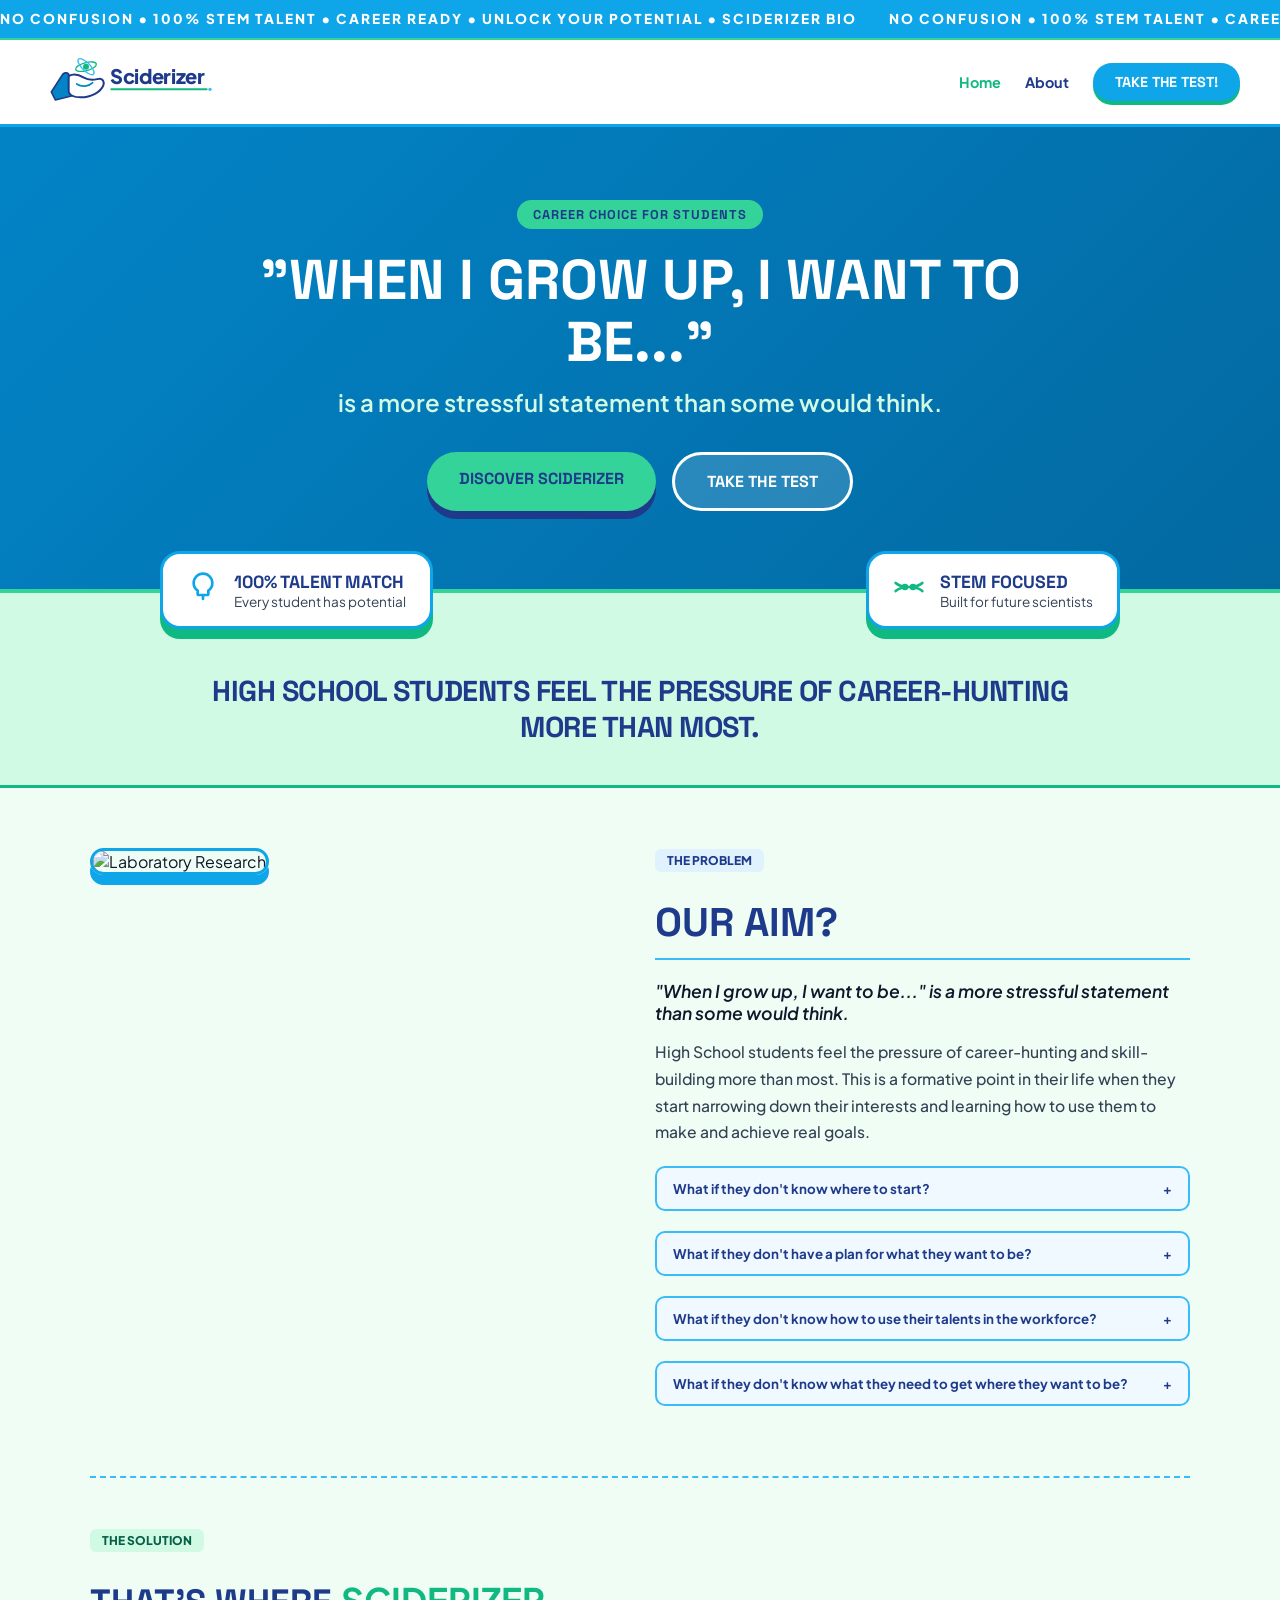
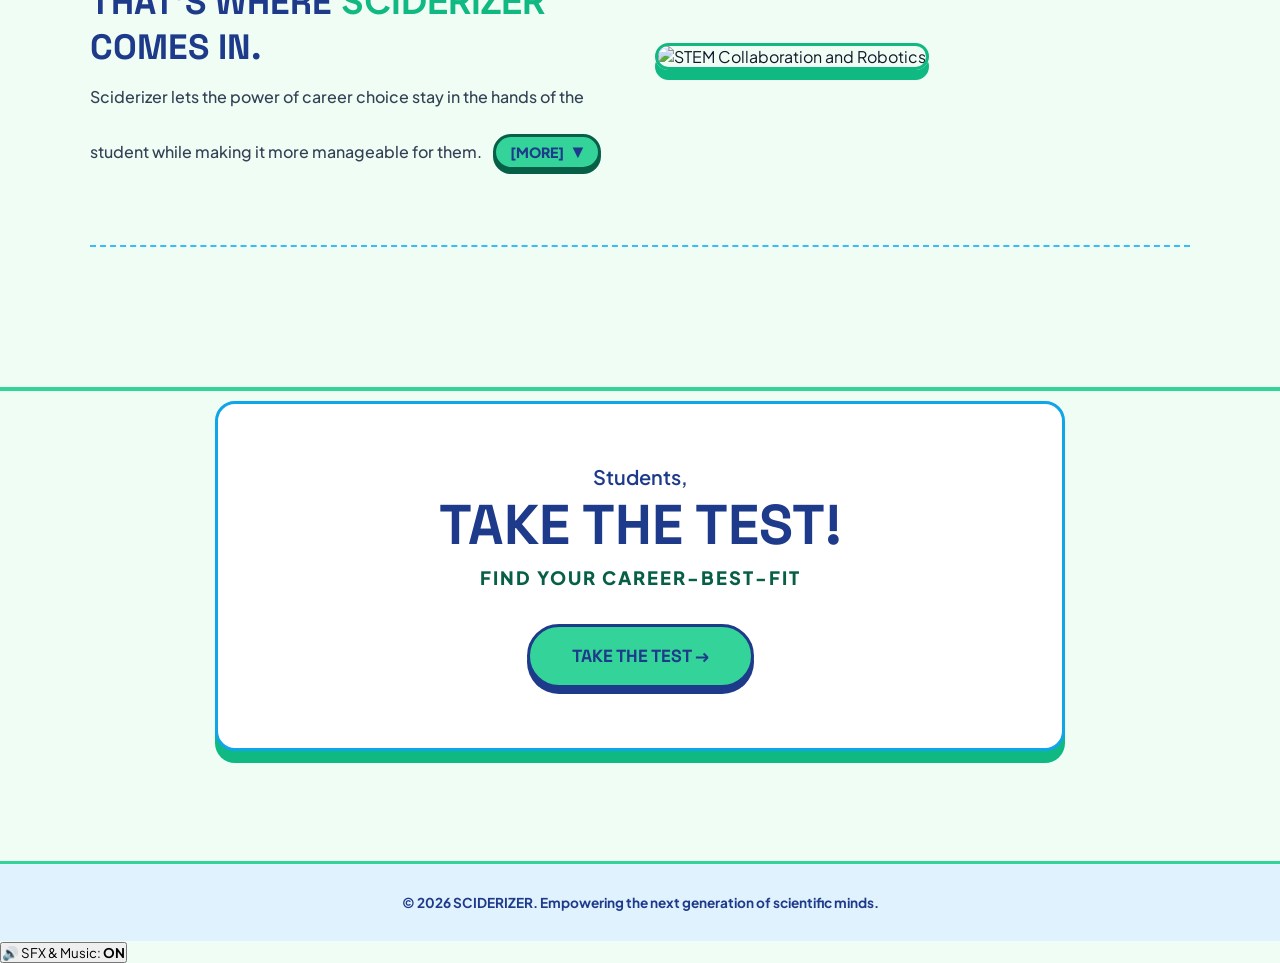
==== commit 8c608f9e: "Add files via upload" ====
--- a/index.html
+++ b/index.html
@@ -6,11 +6,10 @@
   <title>Sciderizer | Empowering Future STEM Leaders</title>
   <link rel="preconnect" href="https://fonts.googleapis.com">
   <link rel="preconnect" href="https://fonts.gstatic.com" crossorigin>
-  <link href="https://fonts.googleapis.com/css2?family=Plus+Jakarta+Sans:wght@500;600;700;800&family=Space+Grotesk:wght@600;700;800&display=swap" rel="stylesheet">
+  <link href="https://fonts.googleapis.com/css2?family=Plus+Jakarta+Sans:ital,wght@0,500;0,600;0,700;0,800;1,600&family=Space+Grotesk:wght@600;700;800&display=swap" rel="stylesheet">
   <link rel="stylesheet" href="style.css" />
 </head>
 <body>
-
 
 <!-- Fixed Header Container -->
 <div class="fixed-header-wrapper">
@@ -46,7 +45,7 @@
   </header>
 </div>
 
-<!-- Hero Section -->
+<!-- Restored Top Hero Header Section -->
 <section class="hero-section">
   <div class="hero-content">
     <div class="pill-badge">CAREER CHOICE FOR STUDENTS</div>
@@ -57,17 +56,27 @@
       <a href="test.html" class="btn btn-secondary">Take The Test</a>
     </div>
   </div>
-  <!-- Floating Visual Cards -->
+  <!-- Floating Visual Cards with Vector SVG Icons -->
   <div class="floating-cards-container">
     <div class="float-card card-left">
-      <div class="float-icon">💡</div>
+      <div class="float-icon">
+        <svg width="32" height="32" viewBox="0 0 24 24" fill="none" stroke="#0ea5e9" stroke-width="2" stroke-linecap="round" stroke-linejoin="round">
+          <path d="M9 18h6m-3 3v-3M12 2a7 7 0 0 0-7 7c0 2.38 1.19 4.47 3 5.74V17a1 1 0 0 0 1 1h6a1 1 0 0 0 1-1v-2.26c1.81-1.27 3-3.36 3-5.74a7 7 0 0 0-7-7z"/>
+        </svg>
+      </div>
       <div>
         <h4>100% Talent Match</h4>
         <p>Every student has potential</p>
       </div>
     </div>
     <div class="float-card card-right">
-      <div class="float-icon">🧬</div>
+      <div class="float-icon">
+        <svg width="32" height="32" viewBox="0 0 24 24" fill="none" stroke="#10b981" stroke-width="2" stroke-linecap="round" stroke-linejoin="round">
+          <path d="M2 15c6.667-6 13.333 0 20-6M2 9c6.667 6 13.333 0 20 6"/>
+          <circle cx="9" cy="12" r="1.5" fill="#10b981"/>
+          <circle cx="15" cy="12" r="1.5" fill="#0ea5e9"/>
+        </svg>
+      </div>
       <div>
         <h4>STEM Focused</h4>
         <p>Built for future scientists</p>
@@ -81,30 +90,51 @@
   <h2>HIGH SCHOOL STUDENTS FEEL THE PRESSURE OF CAREER-HUNTING MORE THAN MOST.</h2>
 </div>
 
-<!-- Mission Section -->
-<section id="about" class="mission-section">
+<!-- Main Content Section with Restored Info & Split Layout -->
+<main id="about" class="main-content" style="padding-top: 60px;">
   <div class="container">
-    <div class="mission-grid">
-      <div class="card-box main-card">
+
+    <!-- Row 1: Left Image + "Our Aim?" Content with Full Q&A Dropdowns -->
+    <div class="mission-grid" style="align-items: flex-start; margin-bottom: 60px;">
+      <div style="width: 100%;">
+        <img 
+          src="https://images.unsplash.com/photo-1532094349884-543bc11b234d?auto=format&fit=crop&w=800&q=80" 
+          alt="Laboratory Research" 
+          style="width: 100%; border-radius: var(--radius-card); border: 3px solid var(--color-blue-primary); box-shadow: var(--shadow-barebells); object-fit: cover; height: 380px;" 
+        />
+      </div>
+      <div>
         <span class="card-tag">THE PROBLEM</span>
-        <h3>Formative Years, High Pressure</h3>
-        <p>This is a formative point in high schoolers' lives when they start narrowing down their interests and learning how to use them to make and achieve real goals.</p>
+        <h1 style="font-size: 2.5rem; color: var(--color-blue-dark); border-bottom: 2px solid var(--color-blue-light); padding-bottom: 10px; margin: 10px 0 20px;">
+          Our Aim?
+        </h1>
+        <p style="font-style: italic; font-weight: 600; font-size: 1.1rem; color: var(--text-dark); margin-bottom: 15px;">
+          "When I grow up, I want to be..." is a more stressful statement than some would think.
+        </p>
+        <p style="font-size: 0.98rem; line-height: 1.7; color: var(--text-muted); font-weight: 500; margin-bottom: 20px;">
+          High School students feel the pressure of career-hunting and skill-building more than most. This is a formative point in their life when they start narrowing down their interests and learning how to use them to make and achieve real goals.
+        </p>
+
+        <!-- Interactive Questions Restored -->
         <div class="interactive-questions">
           <button class="q-toggle" onclick="toggleAnswer(this)">
             <span>What if they don't know where to start?</span>
             <span class="plus">+</span>
           </button>
           <div class="q-answer">Sciderizer breaks down overwhelming STEM fields into bite-sized, actionable milestones designed specifically for high school students.</div>
+
           <button class="q-toggle" onclick="toggleAnswer(this)">
             <span>What if they don't have a plan for what they want to be?</span>
             <span class="plus">+</span>
           </button>
           <div class="q-answer">Our platform lets students explore career options dynamically without committing blindly before discovering their passion.</div>
+
           <button class="q-toggle" onclick="toggleAnswer(this)">
             <span>What if they don't know how to use their talents in the workforce?</span>
             <span class="plus">+</span>
           </button>
           <div class="q-answer">We map natural problem-solving tendencies to real-world industrial and biological workforce applications.</div>
+
           <button class="q-toggle" onclick="toggleAnswer(this)">
             <span>What if they don't know what they need to get where they want to be?</span>
             <span class="plus">+</span>
@@ -112,28 +142,47 @@
           <div class="q-answer">Sciderizer outlines clear step-by-step pathways including coursework, skill-building, and entry points.</div>
         </div>
       </div>
-      <div class="card-box solution-card">
+    </div>
+
+    <hr style="border: 0; border-top: 2px dashed var(--color-blue-light); margin: 50px 0;" />
+
+    <!-- Row 2: Left Solution Text + Right Image -->
+    <div class="mission-grid" style="align-items: center; margin-bottom: 60px;">
+      <div>
         <span class="card-tag green-tag">THE SOLUTION</span>
-        <h2>That's where <br/><span class="text-highlight">Sciderizer</span> comes in.</h2>
-        <p class="card-desc">
+        <h2 style="font-size: 2.2rem; color: var(--color-blue-dark); margin: 10px 0 15px;">
+          That's where <span class="text-highlight">Sciderizer</span> comes in.
+        </h2>
+        <p style="font-size: 1rem; line-height: 1.6; color: var(--text-muted); font-weight: 500; margin-bottom: 15px;">
           Sciderizer lets the power of career choice stay in the hands of the student while making it more manageable for them.
+          <button id="readMoreBtn" class="barebells-btn" style="padding: 6px 14px; font-size: 0.88rem; margin-left: 8px;">
+            <span id="btnText">[more]</span>
+            <span class="arrow-icon">&#9660;</span>
+          </button>
         </p>
-        <button id="readMoreBtn" class="barebells-btn">
-          <span id="btnText">[more]</span>
-          <span class="arrow-icon">&#9660;</span>
-        </button>
+        
         <div id="expandedText" class="expandable-box">
           <div class="inner-quote">
             <p>"The minds behind Sciderizer believe that every student in science, no matter how lost or confused, have the potential to advance science. Every student in STEM has a useful talent--they might just need to know where to put it."</p>
           </div>
         </div>
       </div>
-    </div>
-  </div>
-</section>
+      <div style="width: 100%;">
+        <img 
+          src="https://images.unsplash.com/photo-1581092160607-ee22621dd758?auto=format&fit=crop&w=800&q=80" 
+          alt="STEM Collaboration and Robotics" 
+          style="width: 100%; border-radius: var(--radius-card); border: 3px solid var(--color-green-primary); box-shadow: var(--shadow-green); object-fit: cover; height: 350px;" 
+        />
+      </div>
+    </div>
+
+    <hr style="border: 0; border-top: 2px dashed var(--color-blue-light); margin: 50px 0;" />
+
+  </div>
+</main>
 
 <!-- Direct CTA Section -->
-<section id="test-section" class="test-portal-section">
+<section id="test-section" class="test-portal-section" style="background: transparent; padding-top: 10px;">
   <div class="container">
     <div class="test-card-frame">
       <div class="test-subheading">Students,</div>
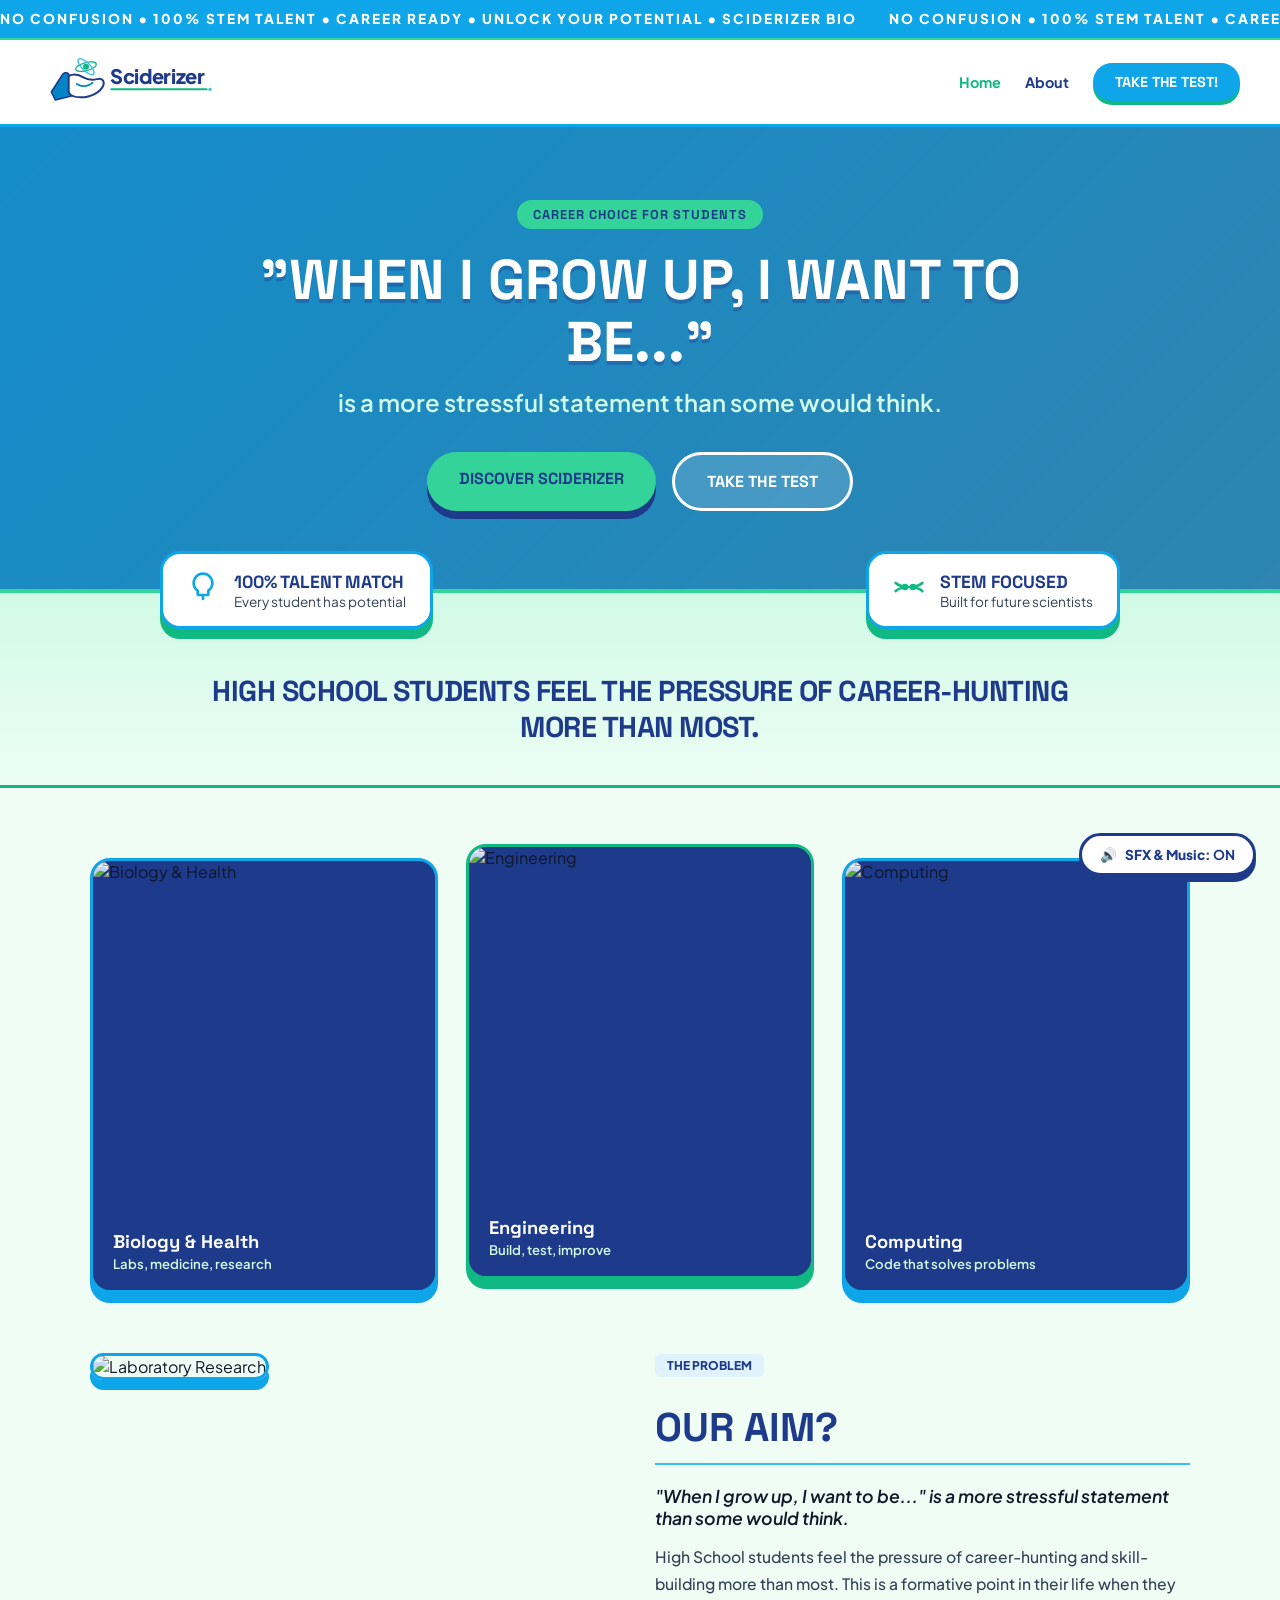
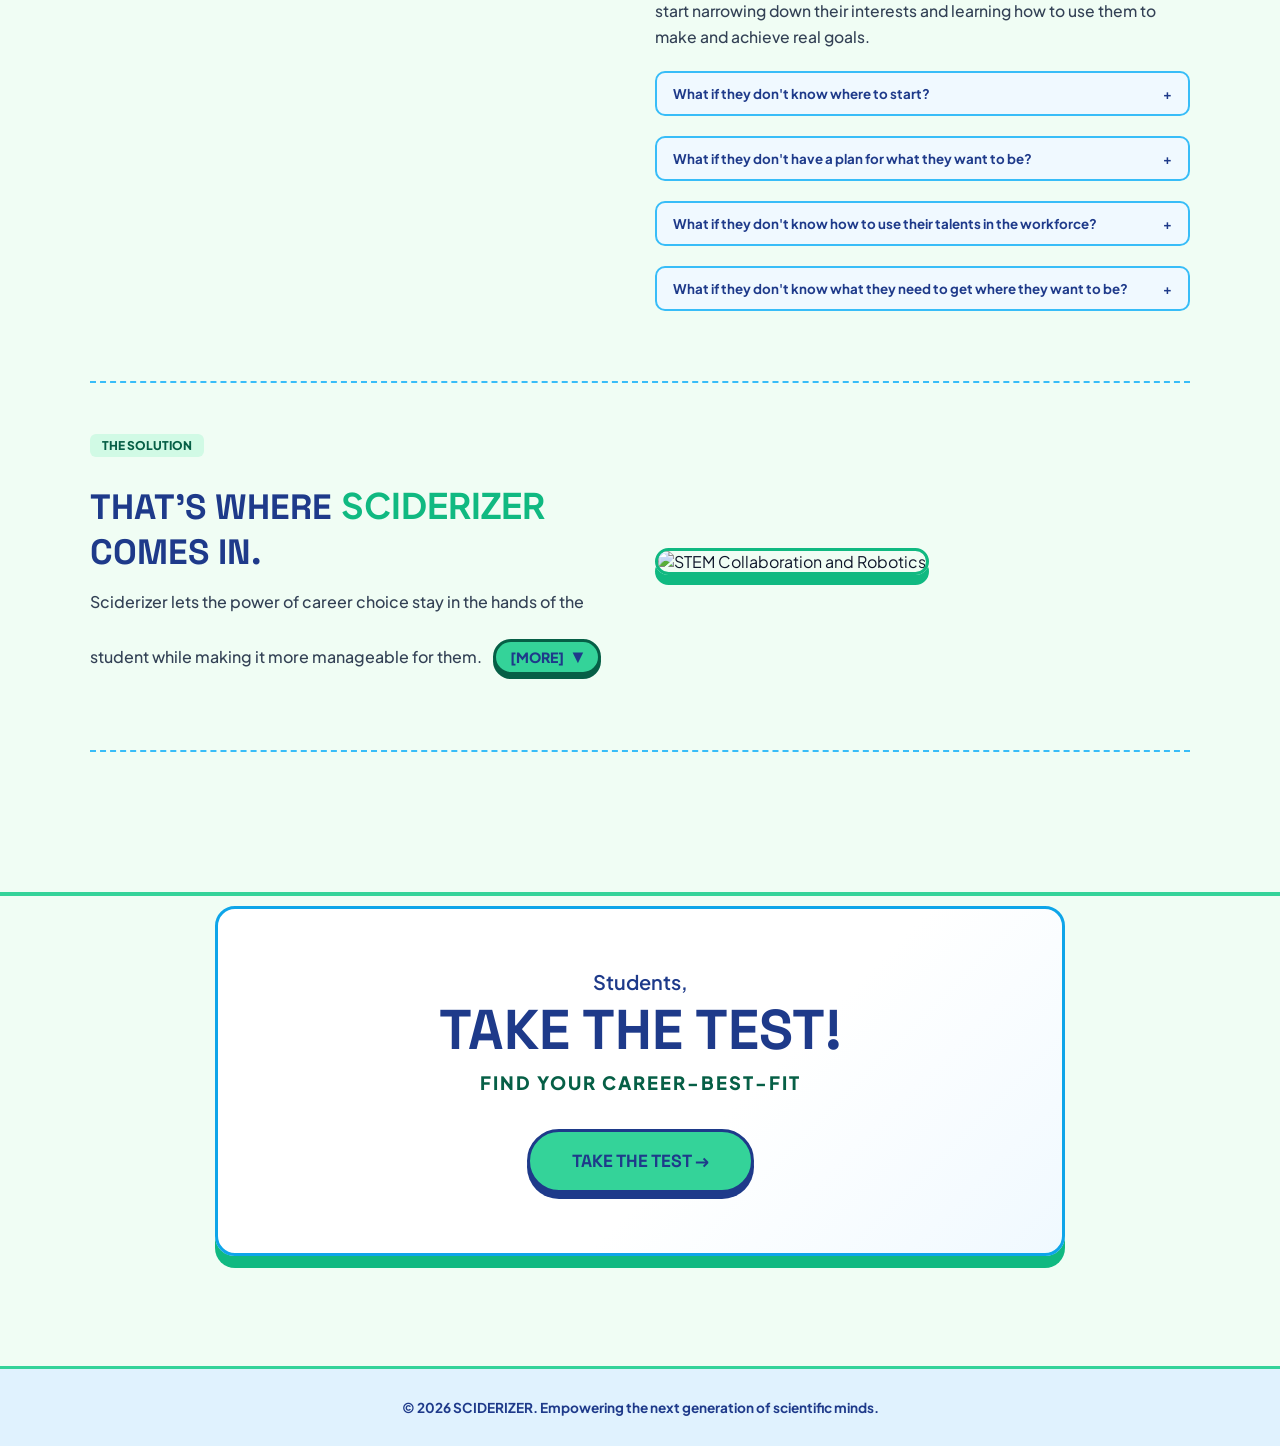
==== commit 2d083d32: "Add files via upload" ====
--- a/index.html
+++ b/index.html
@@ -46,7 +46,7 @@
 </div>
 
 <!-- Restored Top Hero Header Section -->
-<section class="hero-section">
+<section class="hero-section hero-photo-home">
   <div class="hero-content">
     <div class="pill-badge">CAREER CHOICE FOR STUDENTS</div>
     <h1 class="hero-title">"When I grow up, I want to be..."</h1>
@@ -89,6 +89,12 @@
 <div class="highlight-banner">
   <h2>HIGH SCHOOL STUDENTS FEEL THE PRESSURE OF CAREER-HUNTING MORE THAN MOST.</h2>
 </div>
+
+<section class="photo-strip"><div class="container"><div class="photo-grid">
+<figure class="photo-tile"><img src="https://images.unsplash.com/photo-1532187863486-abf9dbad1b69?auto=format&fit=crop&w=700&q=80" alt="Biology &amp; Health" loading="lazy" /><figcaption>Biology &amp; Health<small>Labs, medicine, research</small></figcaption></figure>
+<figure class="photo-tile"><img src="https://images.unsplash.com/photo-1581092160607-ee22621dd758?auto=format&fit=crop&w=700&q=80" alt="Engineering" loading="lazy" /><figcaption>Engineering<small>Build, test, improve</small></figcaption></figure>
+<figure class="photo-tile"><img src="https://images.unsplash.com/photo-1526374965328-7f61d4dc18c5?auto=format&fit=crop&w=700&q=80" alt="Computing" loading="lazy" /><figcaption>Computing<small>Code that solves problems</small></figcaption></figure>
+</div></div></section>
 
 <!-- Main Content Section with Restored Info & Split Layout -->
 <main id="about" class="main-content" style="padding-top: 60px;">
--- a/style.css
+++ b/style.css
@@ -1414,4 +1414,40 @@
 .sound-icon {
   font-size: 1.1rem;
 }
-}+}
+
+/* ===== VISUAL UPGRADE LAYER ===== */
+.hero-section{background:linear-gradient(135deg,rgba(2,132,199,.93),rgba(3,105,161,.82)),var(--hero-img,none) center/cover no-repeat}
+.hero-photo-home{--hero-img:url('https://images.unsplash.com/photo-1532187863486-abf9dbad1b69?auto=format&fit=crop&w=1600&q=80')}
+.hero-photo-about{--hero-img:url('https://images.unsplash.com/photo-1507668077129-56e32842fceb?auto=format&fit=crop&w=1600&q=80')}
+.hero-photo-recs{--hero-img:url('https://images.unsplash.com/photo-1523240795612-9a054b0db644?auto=format&fit=crop&w=1600&q=80')}
+.hero-title{text-shadow:0 4px 0 rgba(30,58,138,.35)}
+
+.photo-strip{padding:70px 0 0}
+.photo-grid{display:grid;grid-template-columns:repeat(3,1fr);gap:28px}
+.photo-tile{position:relative;margin:0;border-radius:var(--radius-card);overflow:hidden;border:3px solid var(--color-blue-primary);box-shadow:var(--shadow-barebells);aspect-ratio:4/5;background:var(--color-blue-dark)}
+.photo-tile:nth-child(2){border-color:var(--color-green-primary);box-shadow:var(--shadow-green);transform:translateY(-14px)}
+.photo-tile img{width:100%;height:100%;object-fit:cover;display:block;transition:transform .6s ease}
+.photo-tile:hover img{transform:scale(1.07)}
+.photo-tile figcaption{position:absolute;left:0;right:0;bottom:0;padding:50px 20px 18px;color:#fff;font-family:'Space Grotesk',sans-serif;font-weight:800;font-size:1.15rem;background:linear-gradient(to top,rgba(30,58,138,.92),transparent)}
+.photo-tile figcaption small{display:block;font-family:'Plus Jakarta Sans',sans-serif;font-weight:600;font-size:.82rem;color:var(--color-green-soft);margin-top:2px}
+
+.main-content img{transition:transform .4s ease}
+.main-content img:hover{transform:rotate(-1deg) scale(1.02)}
+
+.graphics-row .photo-tile{width:100%;max-width:230px;aspect-ratio:1/1;box-shadow:0 6px 0 var(--color-blue-primary)}
+.graphics-row .photo-tile:nth-child(2){transform:none}
+
+.program-card .program-img{height:200px;transition:transform .5s ease}
+.program-card:hover .program-img{transform:scale(1.06)}
+.program-type{margin-top:-14px;position:relative;z-index:2;box-shadow:0 3px 0 var(--color-green-mint)}
+
+.highlight-banner{background:linear-gradient(180deg,var(--color-green-soft),#ecfdf5)}
+.test-portal-section .test-card-frame{background:linear-gradient(135deg,#fff 60%,var(--color-blue-soft))}
+
+.sound-toggle-btn{position:fixed;bottom:24px;right:24px;z-index:9999;background:var(--surface-white);border:3px solid var(--color-blue-dark);color:var(--color-blue-dark);padding:10px 18px;border-radius:var(--radius-pill);font-family:'Space Grotesk',sans-serif;font-weight:800;font-size:.85rem;cursor:pointer;display:flex;align-items:center;gap:8px;box-shadow:0 6px 0 var(--color-blue-dark)}
+.sound-toggle-btn.muted{background:#f1f5f9;border-color:#64748b;color:#64748b;box-shadow:0 6px 0 #64748b}
+
+:focus-visible{outline:3px solid var(--color-green-primary);outline-offset:3px}
+@media (max-width:768px){.photo-grid{grid-template-columns:1fr}.photo-tile{aspect-ratio:16/10}.photo-tile:nth-child(2){transform:none}.graphics-row .photo-tile{max-width:100%}}
+@media (prefers-reduced-motion:reduce){*{animation:none!important;transition:none!important}}
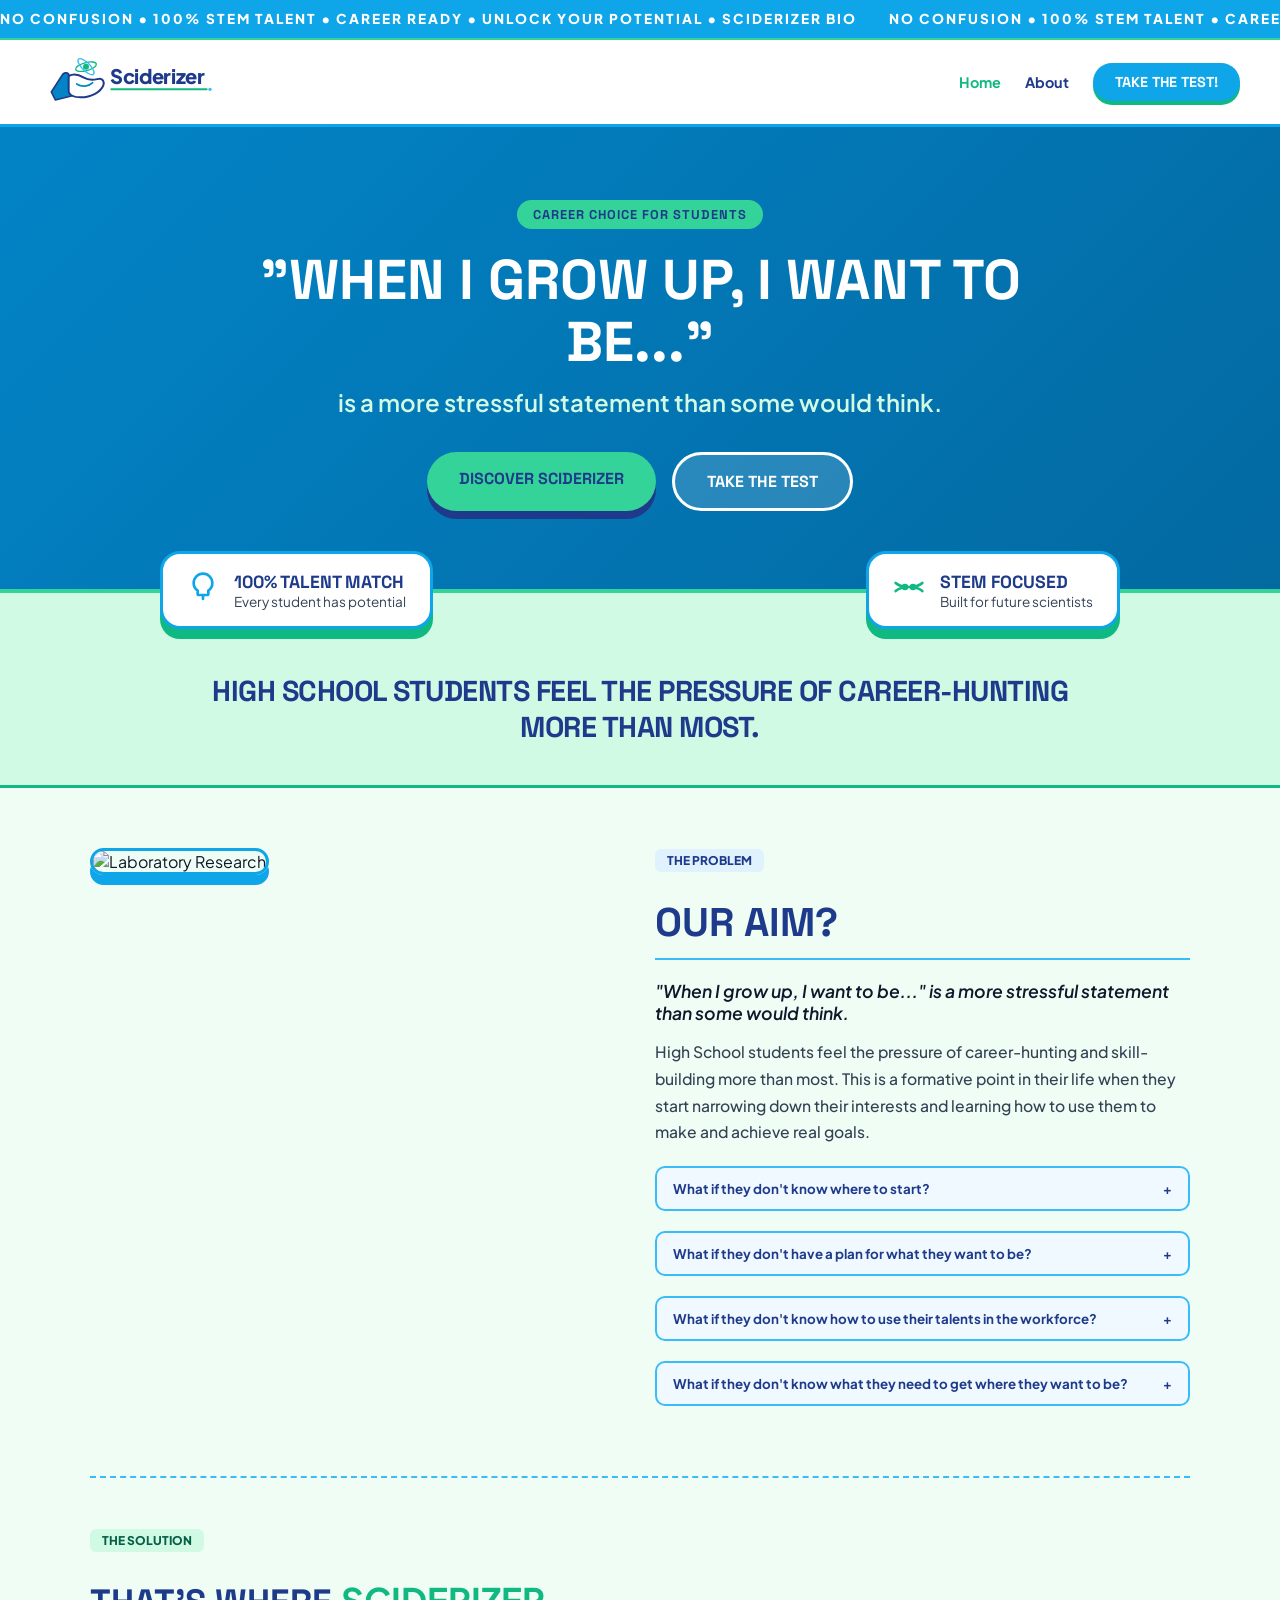
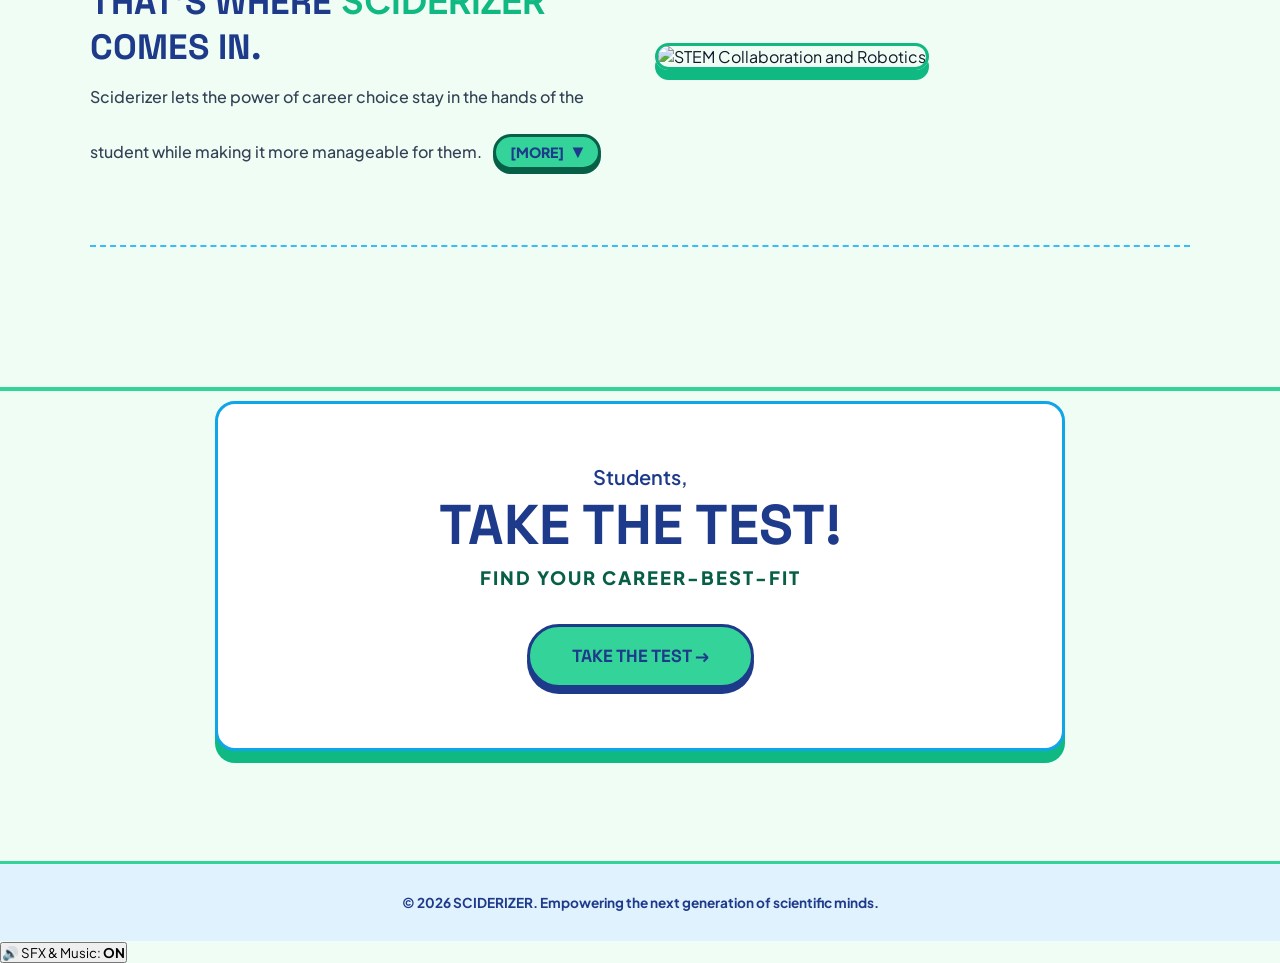
==== commit 496b4ecc: "Add files via upload" ====
--- a/index.html
+++ b/index.html
@@ -46,7 +46,7 @@
 </div>
 
 <!-- Restored Top Hero Header Section -->
-<section class="hero-section hero-photo-home">
+<section class="hero-section">
   <div class="hero-content">
     <div class="pill-badge">CAREER CHOICE FOR STUDENTS</div>
     <h1 class="hero-title">"When I grow up, I want to be..."</h1>
@@ -89,12 +89,6 @@
 <div class="highlight-banner">
   <h2>HIGH SCHOOL STUDENTS FEEL THE PRESSURE OF CAREER-HUNTING MORE THAN MOST.</h2>
 </div>
-
-<section class="photo-strip"><div class="container"><div class="photo-grid">
-<figure class="photo-tile"><img src="https://images.unsplash.com/photo-1532187863486-abf9dbad1b69?auto=format&fit=crop&w=700&q=80" alt="Biology &amp; Health" loading="lazy" /><figcaption>Biology &amp; Health<small>Labs, medicine, research</small></figcaption></figure>
-<figure class="photo-tile"><img src="https://images.unsplash.com/photo-1581092160607-ee22621dd758?auto=format&fit=crop&w=700&q=80" alt="Engineering" loading="lazy" /><figcaption>Engineering<small>Build, test, improve</small></figcaption></figure>
-<figure class="photo-tile"><img src="https://images.unsplash.com/photo-1526374965328-7f61d4dc18c5?auto=format&fit=crop&w=700&q=80" alt="Computing" loading="lazy" /><figcaption>Computing<small>Code that solves problems</small></figcaption></figure>
-</div></div></section>
 
 <!-- Main Content Section with Restored Info & Split Layout -->
 <main id="about" class="main-content" style="padding-top: 60px;">
--- a/style.css
+++ b/style.css
@@ -1414,40 +1414,4 @@
 .sound-icon {
   font-size: 1.1rem;
 }
-}
-
-/* ===== VISUAL UPGRADE LAYER ===== */
-.hero-section{background:linear-gradient(135deg,rgba(2,132,199,.93),rgba(3,105,161,.82)),var(--hero-img,none) center/cover no-repeat}
-.hero-photo-home{--hero-img:url('https://images.unsplash.com/photo-1532187863486-abf9dbad1b69?auto=format&fit=crop&w=1600&q=80')}
-.hero-photo-about{--hero-img:url('https://images.unsplash.com/photo-1507668077129-56e32842fceb?auto=format&fit=crop&w=1600&q=80')}
-.hero-photo-recs{--hero-img:url('https://images.unsplash.com/photo-1523240795612-9a054b0db644?auto=format&fit=crop&w=1600&q=80')}
-.hero-title{text-shadow:0 4px 0 rgba(30,58,138,.35)}
-
-.photo-strip{padding:70px 0 0}
-.photo-grid{display:grid;grid-template-columns:repeat(3,1fr);gap:28px}
-.photo-tile{position:relative;margin:0;border-radius:var(--radius-card);overflow:hidden;border:3px solid var(--color-blue-primary);box-shadow:var(--shadow-barebells);aspect-ratio:4/5;background:var(--color-blue-dark)}
-.photo-tile:nth-child(2){border-color:var(--color-green-primary);box-shadow:var(--shadow-green);transform:translateY(-14px)}
-.photo-tile img{width:100%;height:100%;object-fit:cover;display:block;transition:transform .6s ease}
-.photo-tile:hover img{transform:scale(1.07)}
-.photo-tile figcaption{position:absolute;left:0;right:0;bottom:0;padding:50px 20px 18px;color:#fff;font-family:'Space Grotesk',sans-serif;font-weight:800;font-size:1.15rem;background:linear-gradient(to top,rgba(30,58,138,.92),transparent)}
-.photo-tile figcaption small{display:block;font-family:'Plus Jakarta Sans',sans-serif;font-weight:600;font-size:.82rem;color:var(--color-green-soft);margin-top:2px}
-
-.main-content img{transition:transform .4s ease}
-.main-content img:hover{transform:rotate(-1deg) scale(1.02)}
-
-.graphics-row .photo-tile{width:100%;max-width:230px;aspect-ratio:1/1;box-shadow:0 6px 0 var(--color-blue-primary)}
-.graphics-row .photo-tile:nth-child(2){transform:none}
-
-.program-card .program-img{height:200px;transition:transform .5s ease}
-.program-card:hover .program-img{transform:scale(1.06)}
-.program-type{margin-top:-14px;position:relative;z-index:2;box-shadow:0 3px 0 var(--color-green-mint)}
-
-.highlight-banner{background:linear-gradient(180deg,var(--color-green-soft),#ecfdf5)}
-.test-portal-section .test-card-frame{background:linear-gradient(135deg,#fff 60%,var(--color-blue-soft))}
-
-.sound-toggle-btn{position:fixed;bottom:24px;right:24px;z-index:9999;background:var(--surface-white);border:3px solid var(--color-blue-dark);color:var(--color-blue-dark);padding:10px 18px;border-radius:var(--radius-pill);font-family:'Space Grotesk',sans-serif;font-weight:800;font-size:.85rem;cursor:pointer;display:flex;align-items:center;gap:8px;box-shadow:0 6px 0 var(--color-blue-dark)}
-.sound-toggle-btn.muted{background:#f1f5f9;border-color:#64748b;color:#64748b;box-shadow:0 6px 0 #64748b}
-
-:focus-visible{outline:3px solid var(--color-green-primary);outline-offset:3px}
-@media (max-width:768px){.photo-grid{grid-template-columns:1fr}.photo-tile{aspect-ratio:16/10}.photo-tile:nth-child(2){transform:none}.graphics-row .photo-tile{max-width:100%}}
-@media (prefers-reduced-motion:reduce){*{animation:none!important;transition:none!important}}+}
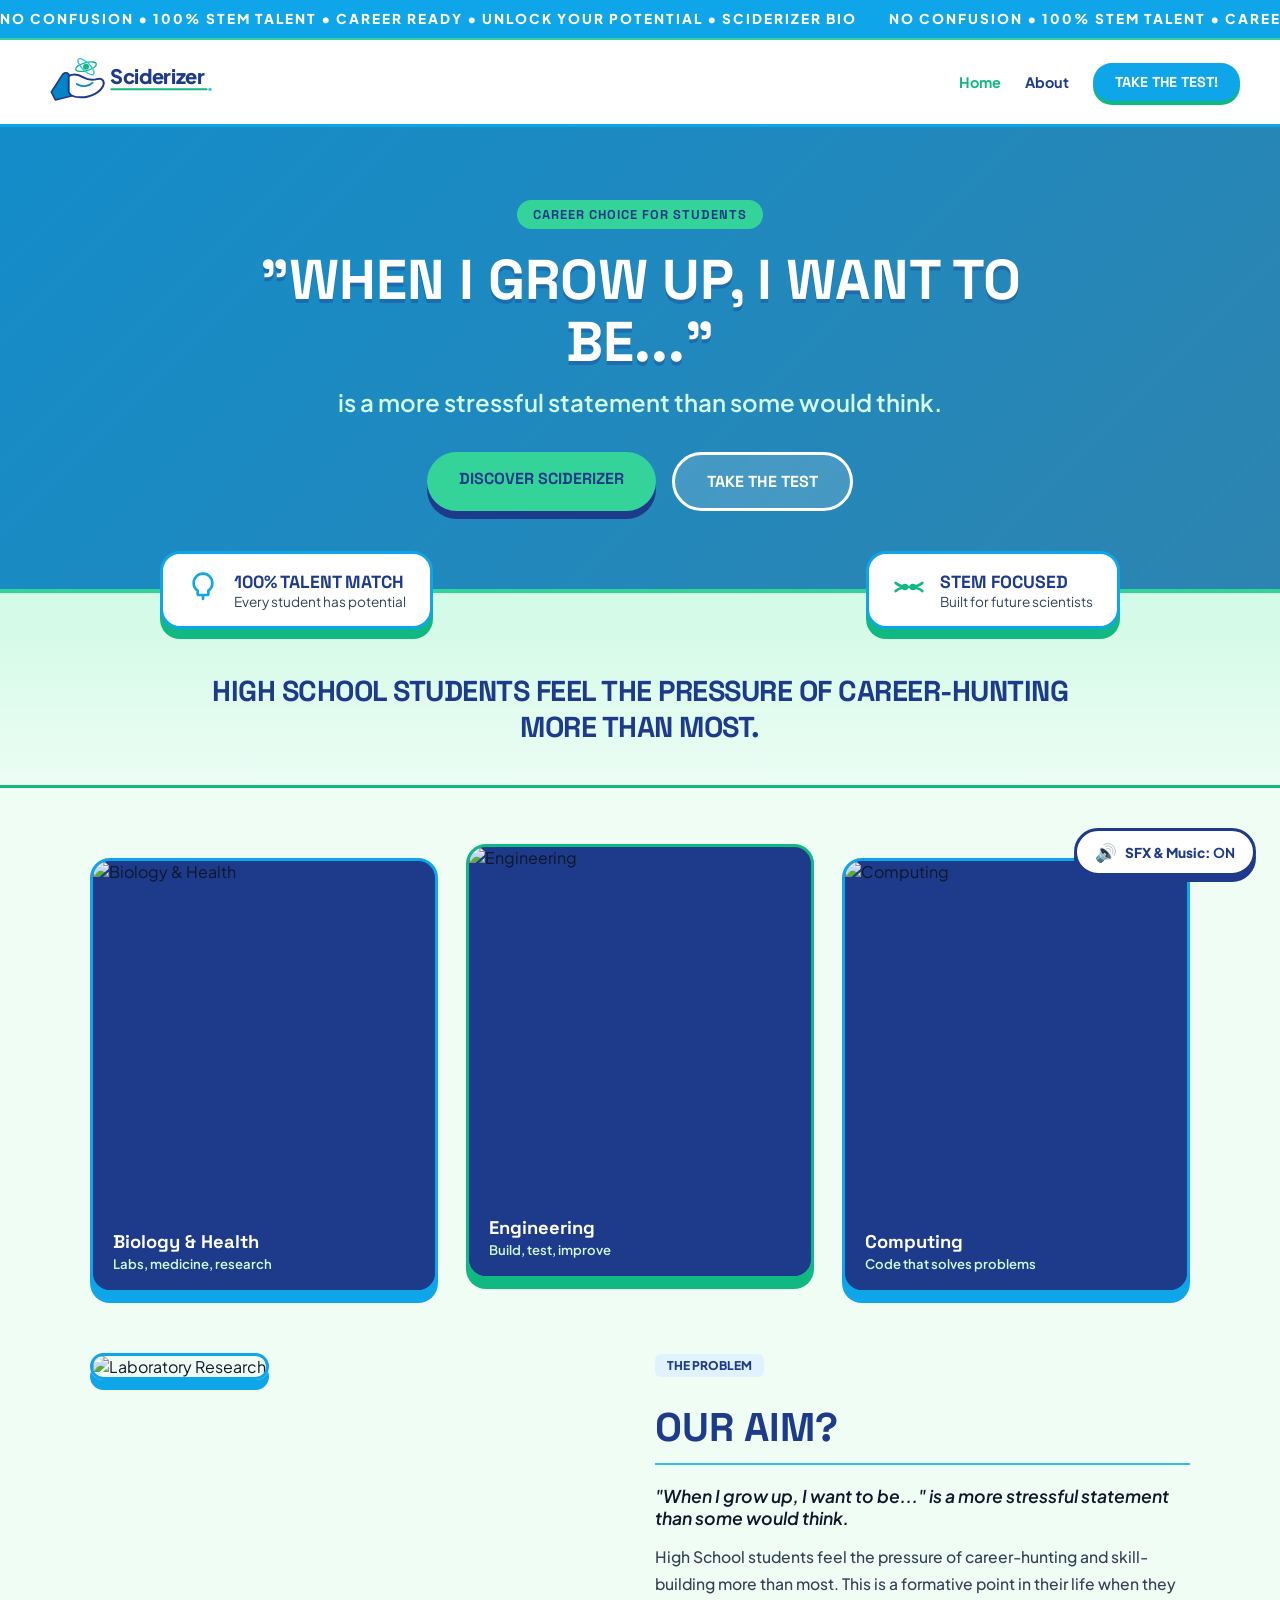
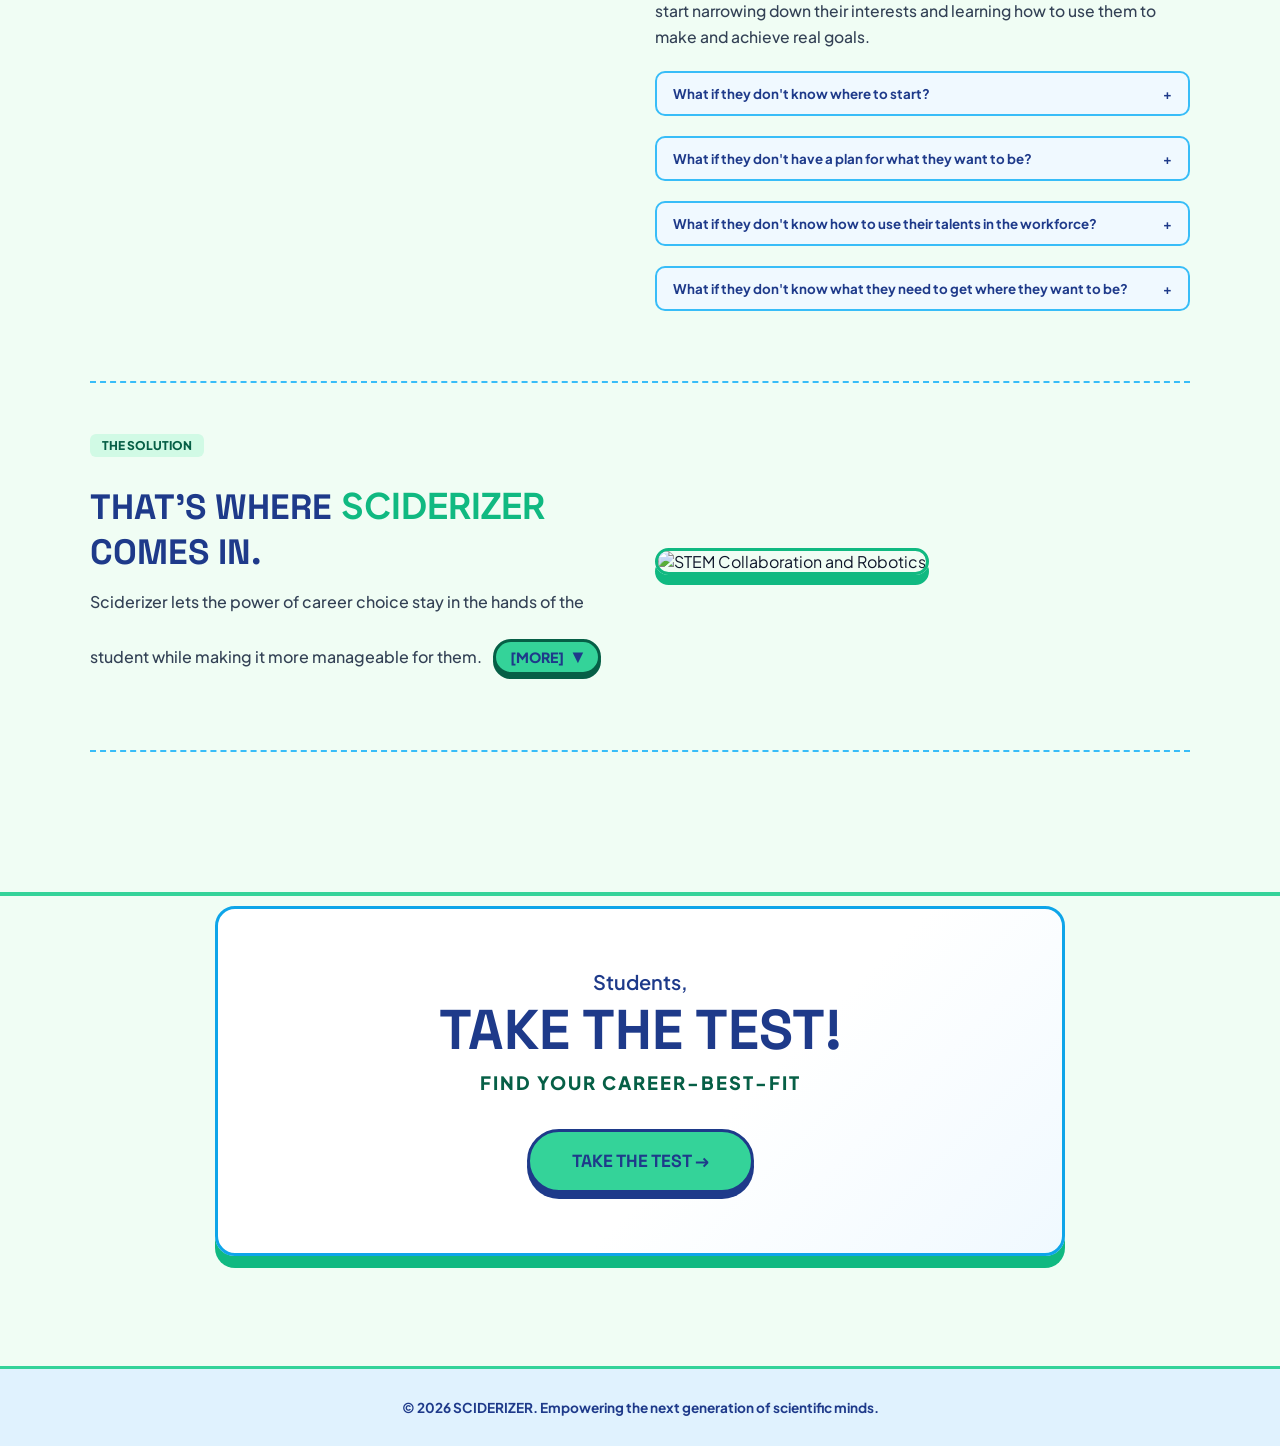
==== commit 1b99a266: "Add files via upload" ====
--- a/index.html
+++ b/index.html
@@ -46,7 +46,7 @@
 </div>
 
 <!-- Restored Top Hero Header Section -->
-<section class="hero-section">
+<section class="hero-section hero-photo-home">
   <div class="hero-content">
     <div class="pill-badge">CAREER CHOICE FOR STUDENTS</div>
     <h1 class="hero-title">"When I grow up, I want to be..."</h1>
@@ -89,6 +89,12 @@
 <div class="highlight-banner">
   <h2>HIGH SCHOOL STUDENTS FEEL THE PRESSURE OF CAREER-HUNTING MORE THAN MOST.</h2>
 </div>
+
+<section class="photo-strip"><div class="container"><div class="photo-grid">
+<figure class="photo-tile"><img src="https://images.unsplash.com/photo-1532187863486-abf9dbad1b69?auto=format&fit=crop&w=700&q=80" alt="Biology &amp; Health" loading="lazy" /><figcaption>Biology &amp; Health<small>Labs, medicine, research</small></figcaption></figure>
+<figure class="photo-tile"><img src="https://images.unsplash.com/photo-1581092160607-ee22621dd758?auto=format&fit=crop&w=700&q=80" alt="Engineering" loading="lazy" /><figcaption>Engineering<small>Build, test, improve</small></figcaption></figure>
+<figure class="photo-tile"><img src="https://images.unsplash.com/photo-1526374965328-7f61d4dc18c5?auto=format&fit=crop&w=700&q=80" alt="Computing" loading="lazy" /><figcaption>Computing<small>Code that solves problems</small></figcaption></figure>
+</div></div></section>
 
 <!-- Main Content Section with Restored Info & Split Layout -->
 <main id="about" class="main-content" style="padding-top: 60px;">
--- a/style.css
+++ b/style.css
@@ -26,6 +26,16 @@
   --shadow-barebells: 0 10px 0px #0ea5e9;
   --shadow-green: 0 10px 0px #10b981;
   --transition: all 0.25s cubic-bezier(0.175, 0.885, 0.32, 1.275);
+  --header-h: 110px;
+}
+
+html {
+  -webkit-text-size-adjust: 100%;
+  text-size-adjust: 100%;
+}
+
+img {
+  max-width: 100%;
 }
 
 /* Base Setup & Reset */
@@ -46,7 +56,7 @@
   background-color: var(--bg-primary);
   color: var(--text-dark);
   overflow-x: hidden;
-  padding-top: 110px; /* Space for fixed marquee + navbar */
+  padding-top: var(--header-h, 110px); /* Space for fixed marquee + navbar (auto-measured by sound.js) */
 }
 
 a {
@@ -110,6 +120,8 @@
   display: flex;
   justify-content: space-between;
   align-items: center;
+  flex-wrap: wrap;
+  gap: 8px 16px;
   padding: 12px 40px;
   background: var(--surface-white);
   border-bottom: 3px solid var(--color-blue-primary);
@@ -246,7 +258,7 @@
 }
 
 .hero-title {
-  font-size: 3.5rem;
+  font-size: clamp(2rem, 6vw, 3.5rem);
   font-weight: 800;
   line-height: 1.1;
   color: var(--surface-white);
@@ -255,14 +267,14 @@
 }
 
 .hero-subtitle {
-  font-size: 1.5rem;
+  font-size: clamp(1.1rem, 3vw, 1.5rem);
   color: var(--color-green-soft);
   margin-top: 15px;
   font-weight: 600;
 }
 
 .hero-quote {
-  font-size: 1.25rem;
+  font-size: clamp(1rem, 2.5vw, 1.25rem);
   font-weight: 600;
   line-height: 1.5;
   margin: 1.5rem 0 2rem;
@@ -280,6 +292,7 @@
 .hero-cta-group, .hero-actions {
   margin-top: 35px;
   display: flex;
+  flex-wrap: wrap;
   justify-content: center;
   gap: 16px;
 }
@@ -364,7 +377,7 @@
 }
 
 .highlight-banner h2 {
-  font-size: 1.8rem;
+  font-size: clamp(1.2rem, 3.5vw, 1.8rem);
   max-width: 900px;
   margin: 0 auto;
   letter-spacing: -0.5px;
@@ -418,7 +431,7 @@
 }
 
 .card-box h2, .card-box h3 {
-  font-size: 2rem;
+  font-size: clamp(1.4rem, 3.5vw, 2rem);
   line-height: 1.15;
   color: var(--color-blue-dark);
   margin-bottom: 15px;
@@ -514,7 +527,7 @@
 }
 
 .expandable-box.active {
-  max-height: 200px;
+  max-height: 600px;
   opacity: 1;
   margin-top: 20px;
 }
@@ -555,7 +568,7 @@
 }
 
 .test-main-title {
-  font-size: 3.5rem;
+  font-size: clamp(2.2rem, 7vw, 3.5rem);
   font-weight: 800;
   color: var(--color-blue-dark);
   line-height: 1.1;
@@ -603,7 +616,7 @@
 }
 
 .section-title-wrap h2 {
-  font-size: 2.5rem;
+  font-size: clamp(1.7rem, 5vw, 2.5rem);
   color: var(--color-blue-dark);
   margin-top: 10px;
 }
@@ -645,7 +658,7 @@
 
 .programs-grid {
   display: grid;
-  grid-template-columns: repeat(auto-fit, minmax(320px, 1fr));
+  grid-template-columns: repeat(auto-fit, minmax(min(100%, 320px), 1fr));
   gap: 30px;
 }
 
@@ -768,6 +781,7 @@
 
 .graphics-row {
   display: flex;
+  flex-wrap: wrap;
   justify-content: center;
   gap: 2rem;
 }
@@ -903,7 +917,7 @@
 }
 
 .test-hero h1 {
-  font-size: 2.6rem;
+  font-size: clamp(1.7rem, 5vw, 2.6rem);
   font-weight: 800;
   line-height: 1.1;
 }
@@ -951,7 +965,7 @@
 }
 
 .question-text {
-  font-size: 1.6rem !important;
+  font-size: clamp(1.2rem, 3.5vw, 1.6rem) !important;
   text-transform: none !important;
 }
 
@@ -1056,7 +1070,7 @@
 }
 
 #resTitle {
-  font-size: 2.4rem !important;
+  font-size: clamp(1.7rem, 5vw, 2.4rem) !important;
 }
 
 #results > * {
@@ -1147,7 +1161,7 @@
 
 .rec-grid {
   display: grid;
-  grid-template-columns: repeat(auto-fit, minmax(240px, 1fr));
+  grid-template-columns: repeat(auto-fit, minmax(min(100%, 240px), 1fr));
   gap: 22px;
   margin-top: 20px;
 }
@@ -1257,38 +1271,54 @@
   font-weight: 700;
 }
 
-@media (max-width: 768px) {
-  body {
-    padding-top: 130px;
-  }
-  
-  .navbar {
-    padding: 12px 16px;
-  }
-  
-  nav, .nav-links {
-    gap: 12px;
-  }
-
-  .floating-cards-container {
-    flex-direction: column;
-    gap: 15px;
-    margin-bottom: -80px;
-  }
-
-  .mission-grid, .results-grid {
-    grid-template-columns: 1fr;
-  }
-
-  .graphics-row {
-    flex-direction: column;
-    align-items: center;
-  }
-  /* Floating Sound / Music Switch Button */
+/* ===== VISUAL UPGRADE LAYER ===== */
+.hero-section{background:linear-gradient(135deg,rgba(2,132,199,.93),rgba(3,105,161,.82)),var(--hero-img,none) center/cover no-repeat}
+.hero-photo-home{--hero-img:url('https://images.unsplash.com/photo-1532187863486-abf9dbad1b69?auto=format&fit=crop&w=1600&q=80')}
+.hero-photo-about{--hero-img:url('https://images.unsplash.com/photo-1507668077129-56e32842fceb?auto=format&fit=crop&w=1600&q=80')}
+.hero-photo-recs{--hero-img:url('https://images.unsplash.com/photo-1523240795612-9a054b0db644?auto=format&fit=crop&w=1600&q=80')}
+.hero-title{text-shadow:0 4px 0 rgba(30,58,138,.35)}
+
+.photo-strip{padding:70px 0 0}
+.photo-grid{display:grid;grid-template-columns:repeat(3,1fr);gap:28px}
+.photo-tile{position:relative;margin:0;border-radius:var(--radius-card);overflow:hidden;border:3px solid var(--color-blue-primary);box-shadow:var(--shadow-barebells);aspect-ratio:4/5;background:var(--color-blue-dark)}
+.photo-tile:nth-child(2){border-color:var(--color-green-primary);box-shadow:var(--shadow-green);transform:translateY(-14px)}
+.photo-tile img{width:100%;height:100%;object-fit:cover;display:block;transition:transform .6s ease}
+.photo-tile:hover img{transform:scale(1.07)}
+.photo-tile figcaption{position:absolute;left:0;right:0;bottom:0;padding:50px 20px 18px;color:#fff;font-family:'Space Grotesk',sans-serif;font-weight:800;font-size:1.15rem;background:linear-gradient(to top,rgba(30,58,138,.92),transparent)}
+.photo-tile figcaption small{display:block;font-family:'Plus Jakarta Sans',sans-serif;font-weight:600;font-size:.82rem;color:var(--color-green-soft);margin-top:2px}
+
+.main-content img{transition:transform .4s ease}
+.main-content img:hover{transform:rotate(-1deg) scale(1.02)}
+
+.graphics-row .photo-tile{width:100%;max-width:230px;aspect-ratio:1/1;box-shadow:0 6px 0 var(--color-blue-primary)}
+.graphics-row .photo-tile:nth-child(2){transform:none}
+
+.program-card .program-img{height:200px;transition:transform .5s ease}
+.program-card:hover .program-img{transform:scale(1.06)}
+.program-type{margin-top:-14px;position:relative;z-index:2;box-shadow:0 3px 0 var(--color-green-mint)}
+
+.highlight-banner{background:linear-gradient(180deg,var(--color-green-soft),#ecfdf5)}
+.test-portal-section .test-card-frame{background:linear-gradient(135deg,#fff 60%,var(--color-blue-soft))}
+
+
+:focus-visible{outline:3px solid var(--color-green-primary);outline-offset:3px}
+@media (max-width:768px){.photo-grid{grid-template-columns:1fr}.photo-tile{aspect-ratio:16/10}.photo-tile:nth-child(2){transform:none}.graphics-row .photo-tile{max-width:100%}}
+@media (prefers-reduced-motion:reduce){*{animation:none!important;transition:none!important}}
+
+/* =====================================================
+   FLOATING SOUND / MUSIC BUTTON (top-level, all screens)
+   ===================================================== */
+.audio-bg {
+  display: none !important;
+  width: 0;
+  height: 0;
+  border: 0;
+}
+
 .sound-toggle-btn {
   position: fixed;
-  bottom: 24px;
-  right: 24px;
+  bottom: calc(24px + env(safe-area-inset-bottom, 0px));
+  right: calc(24px + env(safe-area-inset-right, 0px));
   z-index: 9999;
   background: var(--surface-white);
   border: 3px solid var(--color-blue-dark);
@@ -1325,93 +1355,299 @@
 .sound-icon {
   font-size: 1.1rem;
 }
-/* Persistent Audio Frame & Switch Styling */
-.audio-bg {
-  display: none !important;
-  width: 0;
-  height: 0;
-  border: 0;
-}
-
-.sound-toggle-btn {
-  position: fixed;
-  bottom: 24px;
-  right: 24px;
-  z-index: 9999;
-  background: var(--surface-white);
-  border: 3px solid var(--color-blue-dark);
-  color: var(--color-blue-dark);
-  padding: 10px 18px;
-  border-radius: var(--radius-pill);
-  font-family: 'Space Grotesk', sans-serif;
-  font-weight: 800;
-  font-size: 0.85rem;
-  cursor: pointer;
-  display: flex;
-  align-items: center;
-  gap: 8px;
-  box-shadow: 0 6px 0 var(--color-blue-dark);
-  transition: var(--transition);
-}
-
-.sound-toggle-btn:hover {
-  transform: translateY(-3px);
-  box-shadow: 0 8px 0 var(--color-blue-dark), 0 0 15px rgba(16, 185, 129, 0.4);
-}
-
-.sound-toggle-btn.muted {
-  background: #f1f5f9;
-  border-color: #64748b;
-  color: #64748b;
-  box-shadow: 0 6px 0 #64748b;
-}
-
-.sound-toggle-btn.muted:hover {
-  box-shadow: 0 8px 0 #64748b;
-}
-
-.sound-icon {
-  font-size: 1.1rem;
-}
-/* Floating Sound / Music Switch Button */
-.sound-toggle-btn {
-  position: fixed;
-  bottom: 24px;
-  right: 24px;
-  z-index: 9999;
-  background: var(--surface-white, #ffffff);
-  border: 3px solid var(--color-blue-dark, #1e3a8a);
-  color: var(--color-blue-dark, #1e3a8a);
-  padding: 10px 18px;
-  border-radius: 50px;
-  font-family: 'Space Grotesk', sans-serif;
-  font-weight: 800;
-  font-size: 0.85rem;
-  cursor: pointer;
-  display: flex;
-  align-items: center;
-  gap: 8px;
-  box-shadow: 0 6px 0 var(--color-blue-dark, #1e3a8a);
-  transition: all 0.25s ease;
-}
-
-.sound-toggle-btn:hover {
-  transform: translateY(-3px);
-  box-shadow: 0 8px 0 var(--color-blue-dark, #1e3a8a), 0 0 15px rgba(16, 185, 129, 0.4);
-}
-
-.sound-toggle-btn.muted {
-  background: #f1f5f9;
-  border-color: #64748b;
-  color: #64748b;
-  box-shadow: 0 6px 0 #64748b;
-}
-
-.sound-toggle-btn.muted:hover {
-  box-shadow: 0 8px 0 #64748b;
-}
-
-.sound-icon {
-  font-size: 1.1rem;
-}
+
+/* =====================================================
+   RESPONSIVE LAYOUT
+   Breakpoints: 1400+ (large desktop) | 1024 (laptop/tablet landscape)
+   900 (tablet portrait) | 768 (large phone) | 600 (phone) | 380 (small phone)
+   ===================================================== */
+
+.mission-grid > * {
+  min-width: 0;
+}
+
+/* Large desktops & big monitors */
+@media (min-width: 1400px) {
+  .container, .content-container {
+    max-width: 1280px;
+  }
+  .navbar {
+    padding-left: 60px;
+    padding-right: 60px;
+  }
+}
+
+/* Laptops / tablets in landscape */
+@media (max-width: 1024px) {
+  .navbar {
+    padding: 12px 24px;
+  }
+  .main-content, .mission-section, .programs-section {
+    padding: 70px 0;
+  }
+  .programs-grid {
+    gap: 24px;
+  }
+}
+
+/* Tablets in portrait */
+@media (max-width: 900px) {
+  .mission-grid, .results-grid {
+    grid-template-columns: 1fr;
+  }
+  /* Override the fixed-height inline image styles on the home page */
+  .mission-grid img {
+    height: auto !important;
+    aspect-ratio: 16 / 10;
+    max-height: 380px;
+  }
+  .mission-grid h1 {
+    font-size: clamp(1.8rem, 5vw, 2.5rem) !important;
+  }
+  .mission-grid h2 {
+    font-size: clamp(1.6rem, 4.5vw, 2.2rem) !important;
+  }
+  .floating-cards-container {
+    gap: 16px;
+  }
+  .float-card {
+    padding: 14px 18px;
+  }
+}
+
+/* Large phones / small tablets */
+@media (max-width: 768px) {
+  .navbar {
+    padding: 10px 16px;
+  }
+  nav, .nav-links {
+    gap: 14px;
+  }
+  .ticker-bar, .announcement-marquee {
+    font-size: 0.75rem;
+    letter-spacing: 1px;
+    padding: 8px 0;
+  }
+
+  .hero-section {
+    padding: 60px 16px 70px;
+  }
+  .floating-cards-container {
+    flex-direction: column;
+    gap: 15px;
+    margin: 30px auto -80px;
+    padding: 0 4px;
+  }
+  .highlight-banner {
+    padding: 110px 16px 32px;
+  }
+
+  .main-content, .mission-section, .programs-section {
+    padding: 56px 0;
+  }
+  .card-box, .content-card {
+    padding: 26px 22px;
+  }
+  .graphics-container {
+    padding: 2rem 1.25rem;
+  }
+  .graphics-row {
+    gap: 1rem;
+  }
+
+  .hero-cta-group, .hero-actions {
+    flex-direction: column;
+    align-items: stretch;
+    max-width: 360px;
+    margin-left: auto;
+    margin-right: auto;
+  }
+  .btn, .btn-pill {
+    display: block;
+    text-align: center;
+  }
+  .btn {
+    padding: 14px 26px;
+  }
+
+  .test-portal-section {
+    padding: 60px 0 80px;
+  }
+  .test-card-frame {
+    padding: 40px 22px;
+  }
+  .test-start-btn {
+    padding: 16px 28px;
+    font-size: 1rem;
+  }
+  .test-hero {
+    padding: 44px 16px 36px;
+  }
+  .test-section {
+    padding: 44px 0 70px;
+  }
+  .results-grid {
+    gap: 22px;
+  }
+  .section-title-wrap {
+    margin-bottom: 28px;
+  }
+  .filter-tabs {
+    margin-bottom: 28px;
+  }
+}
+
+/* Phones */
+@media (max-width: 600px) {
+  :root {
+    --header-h: 150px; /* fallback; the real value is measured by sound.js */
+    --radius-card: 16px;
+  }
+  .container, .content-container {
+    padding: 0 16px;
+  }
+
+  /* Logo on the first row, links centered on the second if they don't fit */
+  .navbar {
+    justify-content: center;
+    gap: 6px 14px;
+  }
+  .sciderizer-logo-svg {
+    width: 170px;
+    height: 48px;
+  }
+  nav, .nav-links {
+    justify-content: center;
+    gap: 12px;
+  }
+  nav a, .nav-links a {
+    font-size: 0.82rem;
+  }
+  .btn-nav {
+    padding: 8px 14px;
+  }
+
+  .pill-badge, .pill-tag-green {
+    font-size: 0.7rem;
+    padding: 5px 12px;
+  }
+  .hero-section {
+    padding: 48px 14px 60px;
+  }
+  .test-description {
+    font-size: 1rem;
+    letter-spacing: 1px;
+    margin-bottom: 26px;
+  }
+
+  .filter-tabs {
+    gap: 8px;
+  }
+  .tab-btn {
+    padding: 8px 14px;
+    font-size: 0.8rem;
+  }
+  .program-card h3 {
+    font-size: 1.2rem;
+  }
+  .program-img {
+    height: 160px;
+  }
+  .growth-banner {
+    padding: 18px;
+    font-size: 1rem;
+  }
+
+  .signup-card {
+    padding: 1.75rem 1.25rem;
+  }
+  .graphic-item {
+    width: 72px;
+    height: 72px;
+  }
+  .graphic-item svg {
+    width: 36px;
+    height: 36px;
+  }
+
+  .opt {
+    padding: 14px;
+    font-size: 0.95rem;
+  }
+  .progress-meta {
+    font-size: 0.9rem;
+  }
+  .progress-track {
+    height: 14px;
+    margin-bottom: 22px;
+  }
+  .test-nav .btn {
+    width: auto;
+  }
+  .match-emoji {
+    font-size: 3rem;
+  }
+  .results-grid .card-box {
+    padding: 22px 16px;
+  }
+  .rank-label {
+    font-size: 0.8rem;
+  }
+  .result-actions > * {
+    flex: 1 1 100%;
+  }
+  .legend {
+    font-size: 0.75rem;
+  }
+
+  /* Icon-only sound button so it doesn't cover content */
+  .sound-toggle-btn {
+    bottom: calc(14px + env(safe-area-inset-bottom, 0px));
+    right: calc(14px + env(safe-area-inset-right, 0px));
+    padding: 10px 12px;
+  }
+  .sound-label {
+    display: none;
+  }
+}
+
+/* Small phones (iPhone SE, older Androids) */
+@media (max-width: 380px) {
+  .container, .content-container {
+    padding: 0 12px;
+  }
+  .sciderizer-logo-svg {
+    width: 150px;
+    height: 42px;
+  }
+  nav, .nav-links {
+    gap: 10px;
+  }
+  .card-box, .content-card {
+    padding: 22px 16px;
+  }
+  .q-toggle {
+    padding: 10px 12px;
+    font-size: 0.9rem;
+  }
+}
+
+/* Phones turned sideways: keep the hero compact */
+@media (max-height: 500px) and (orientation: landscape) {
+  .hero-section {
+    padding: 36px 20px 50px;
+  }
+  .test-hero {
+    padding: 30px 20px 26px;
+  }
+  .sound-toggle-btn {
+    padding: 6px 10px;
+  }
+}
+
+/* Touch screens: no "stuck" hover lift after tapping */
+@media (hover: none) {
+  .program-card:hover, .rec-card:hover {
+    transform: none;
+  }
 }
